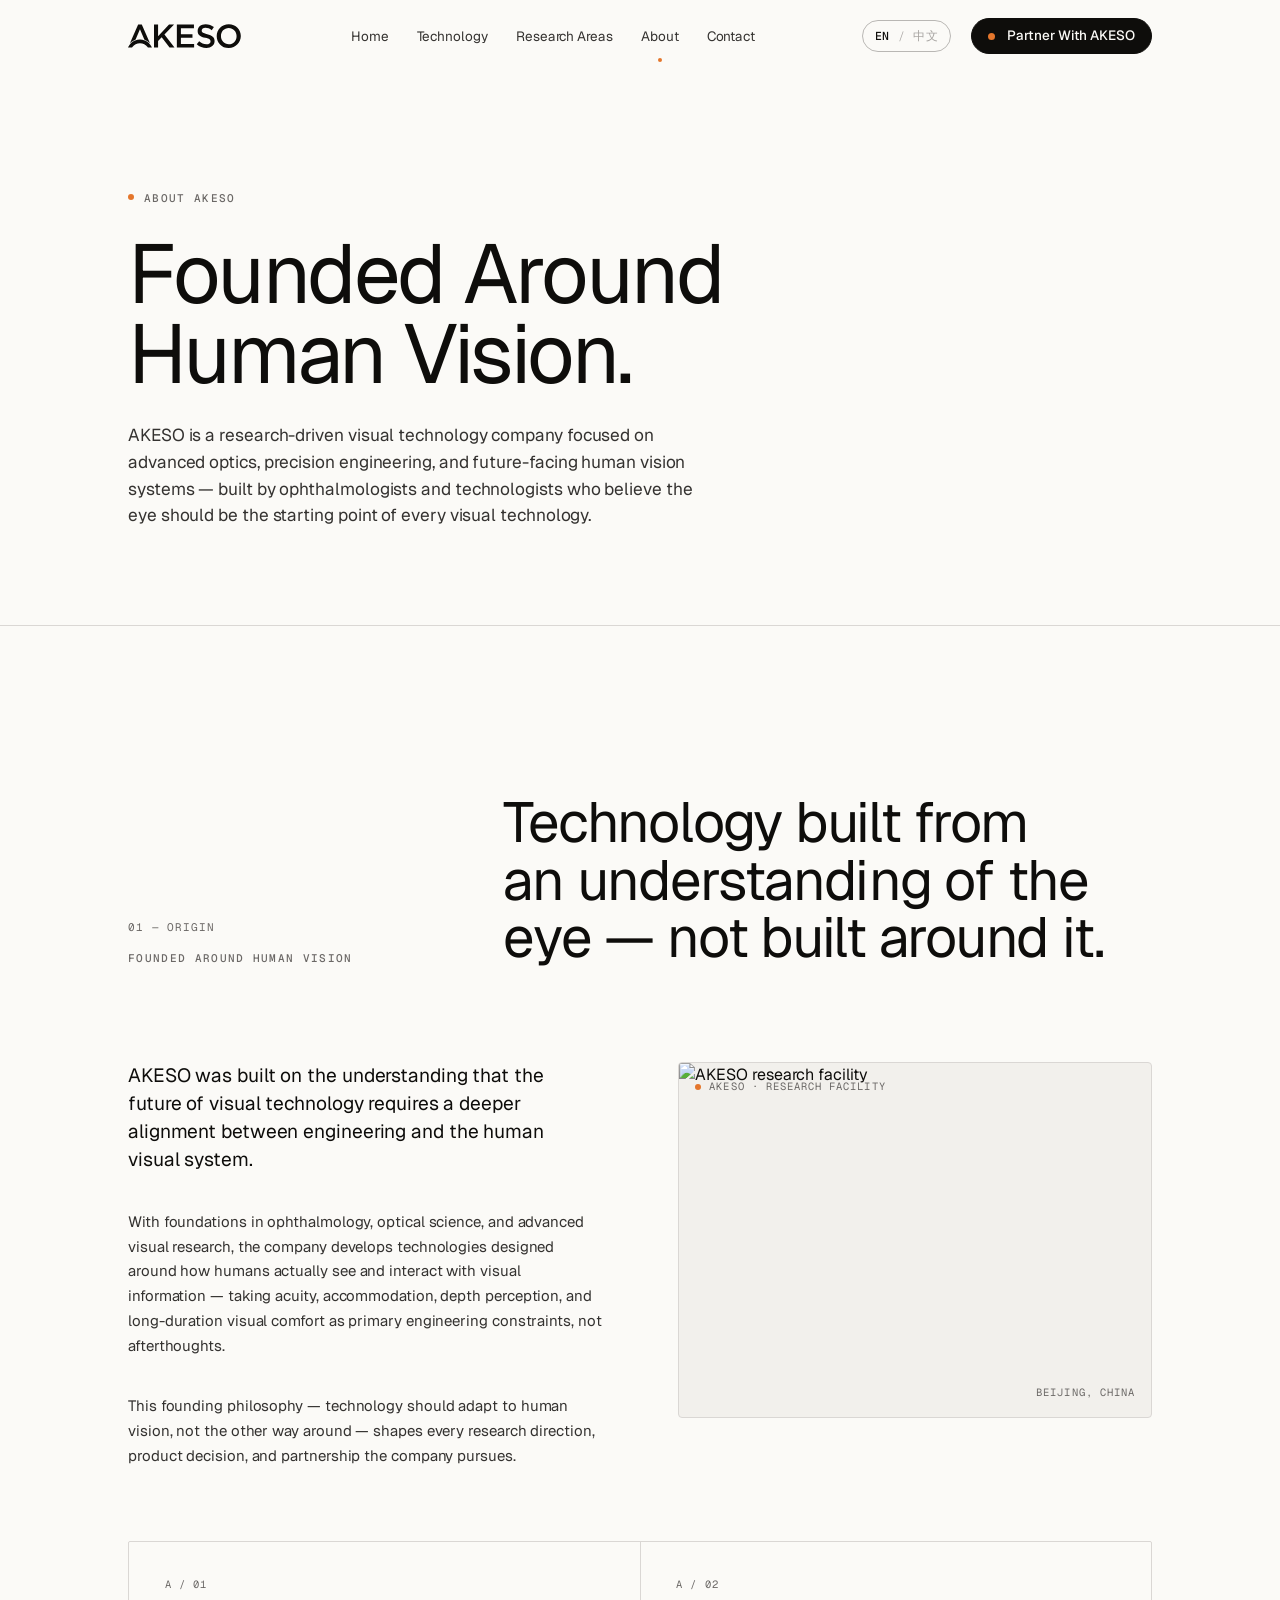
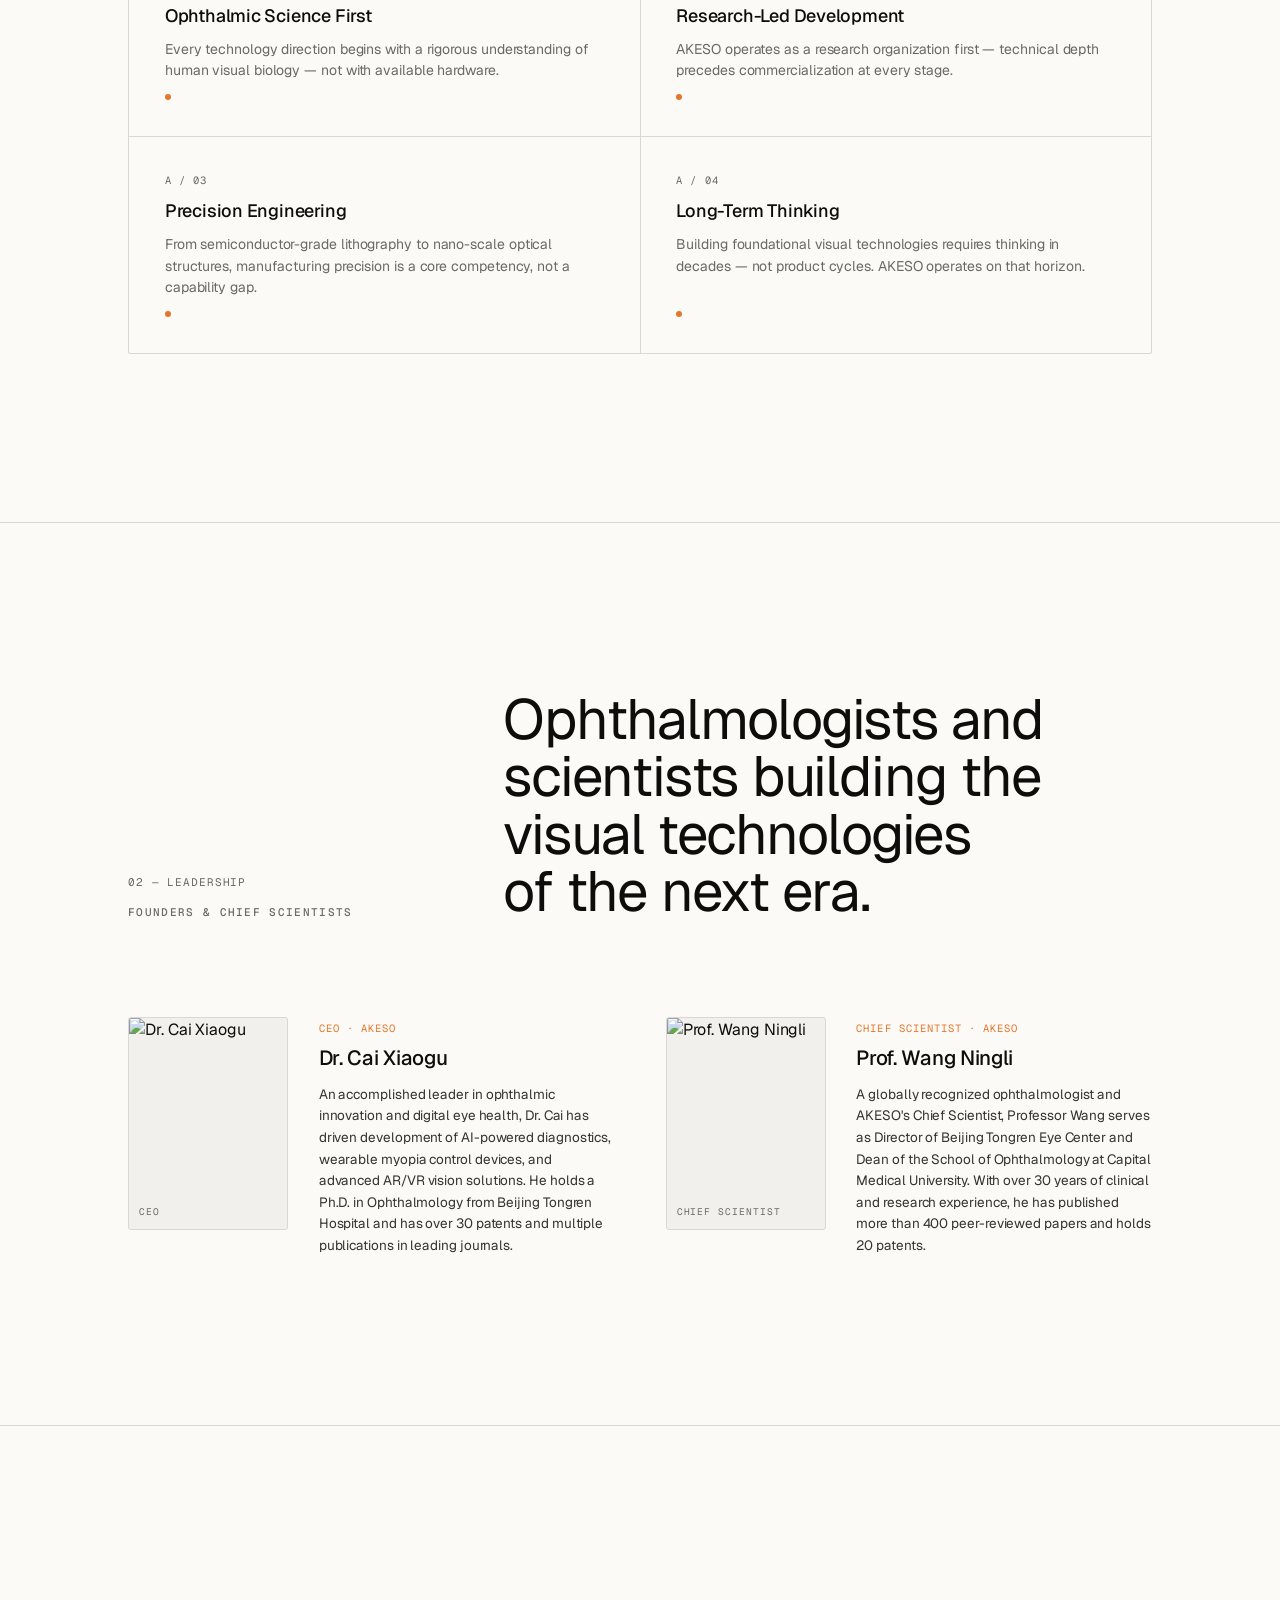
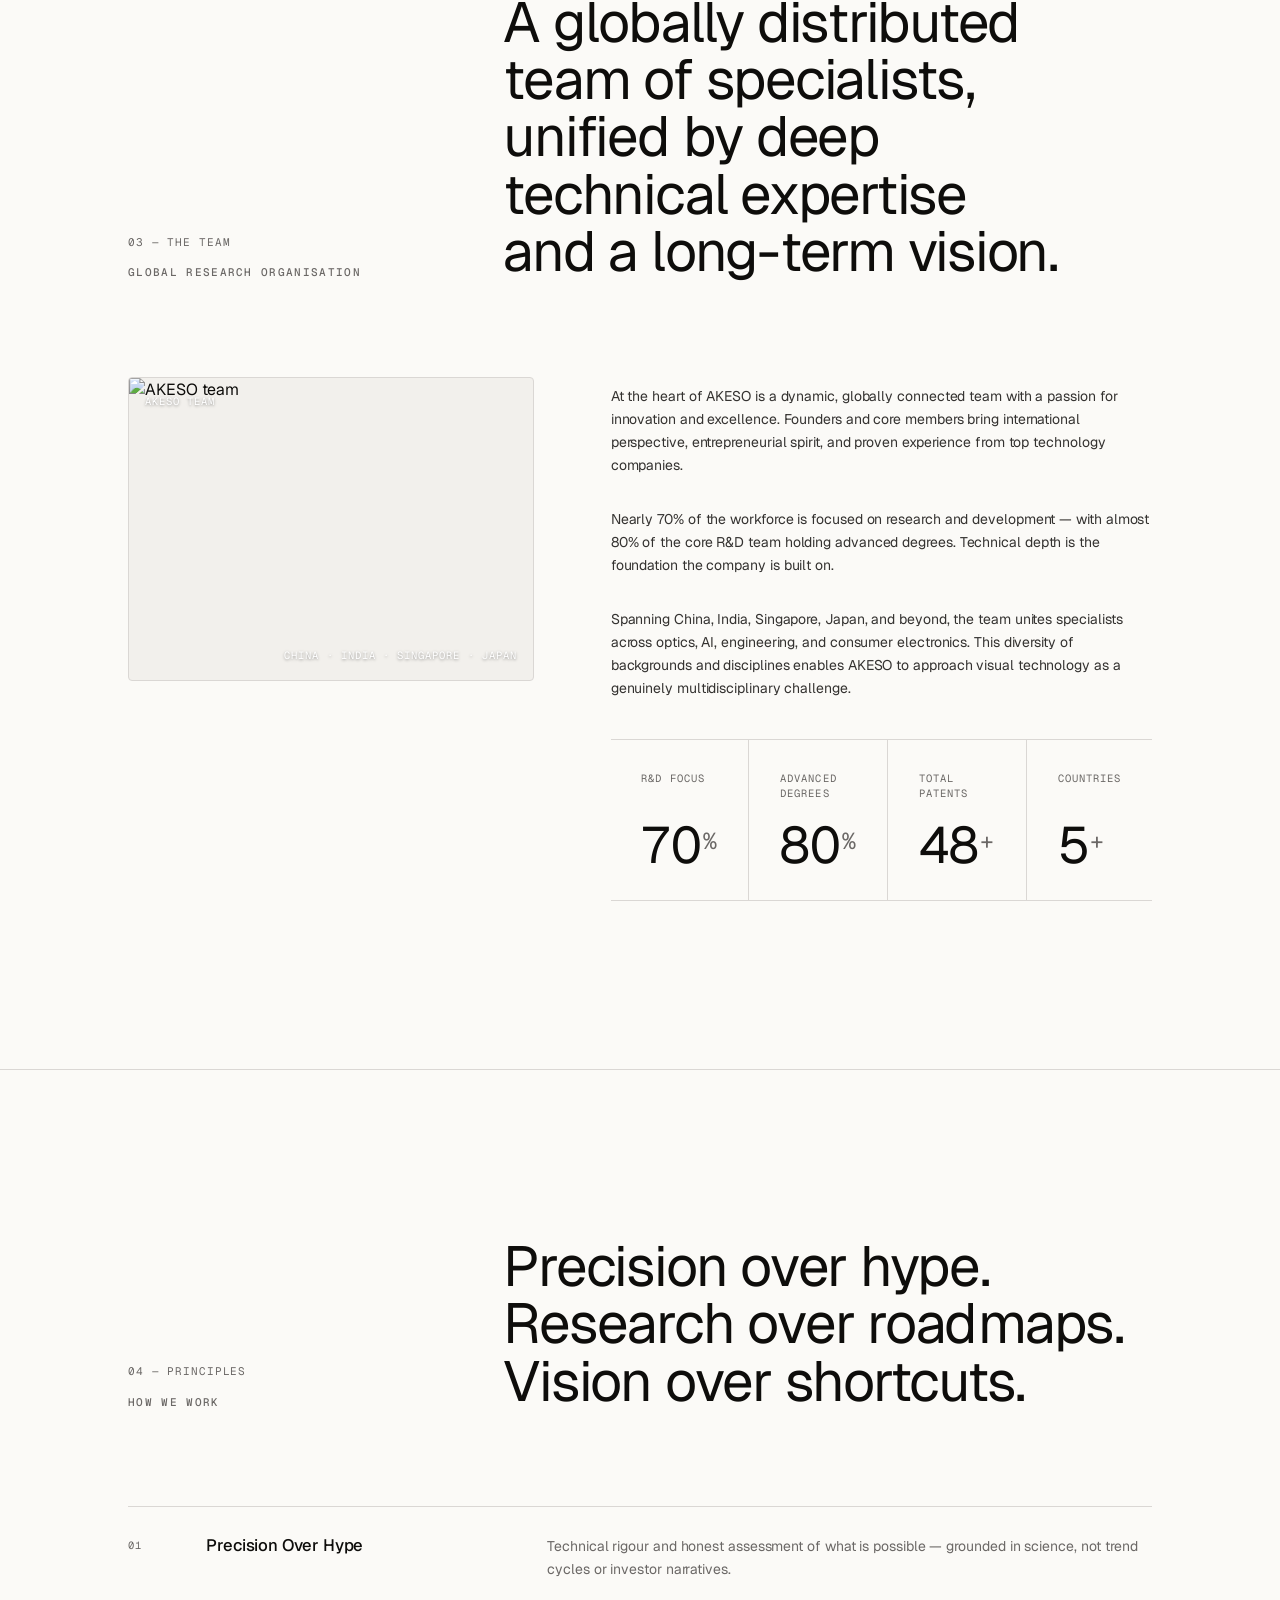
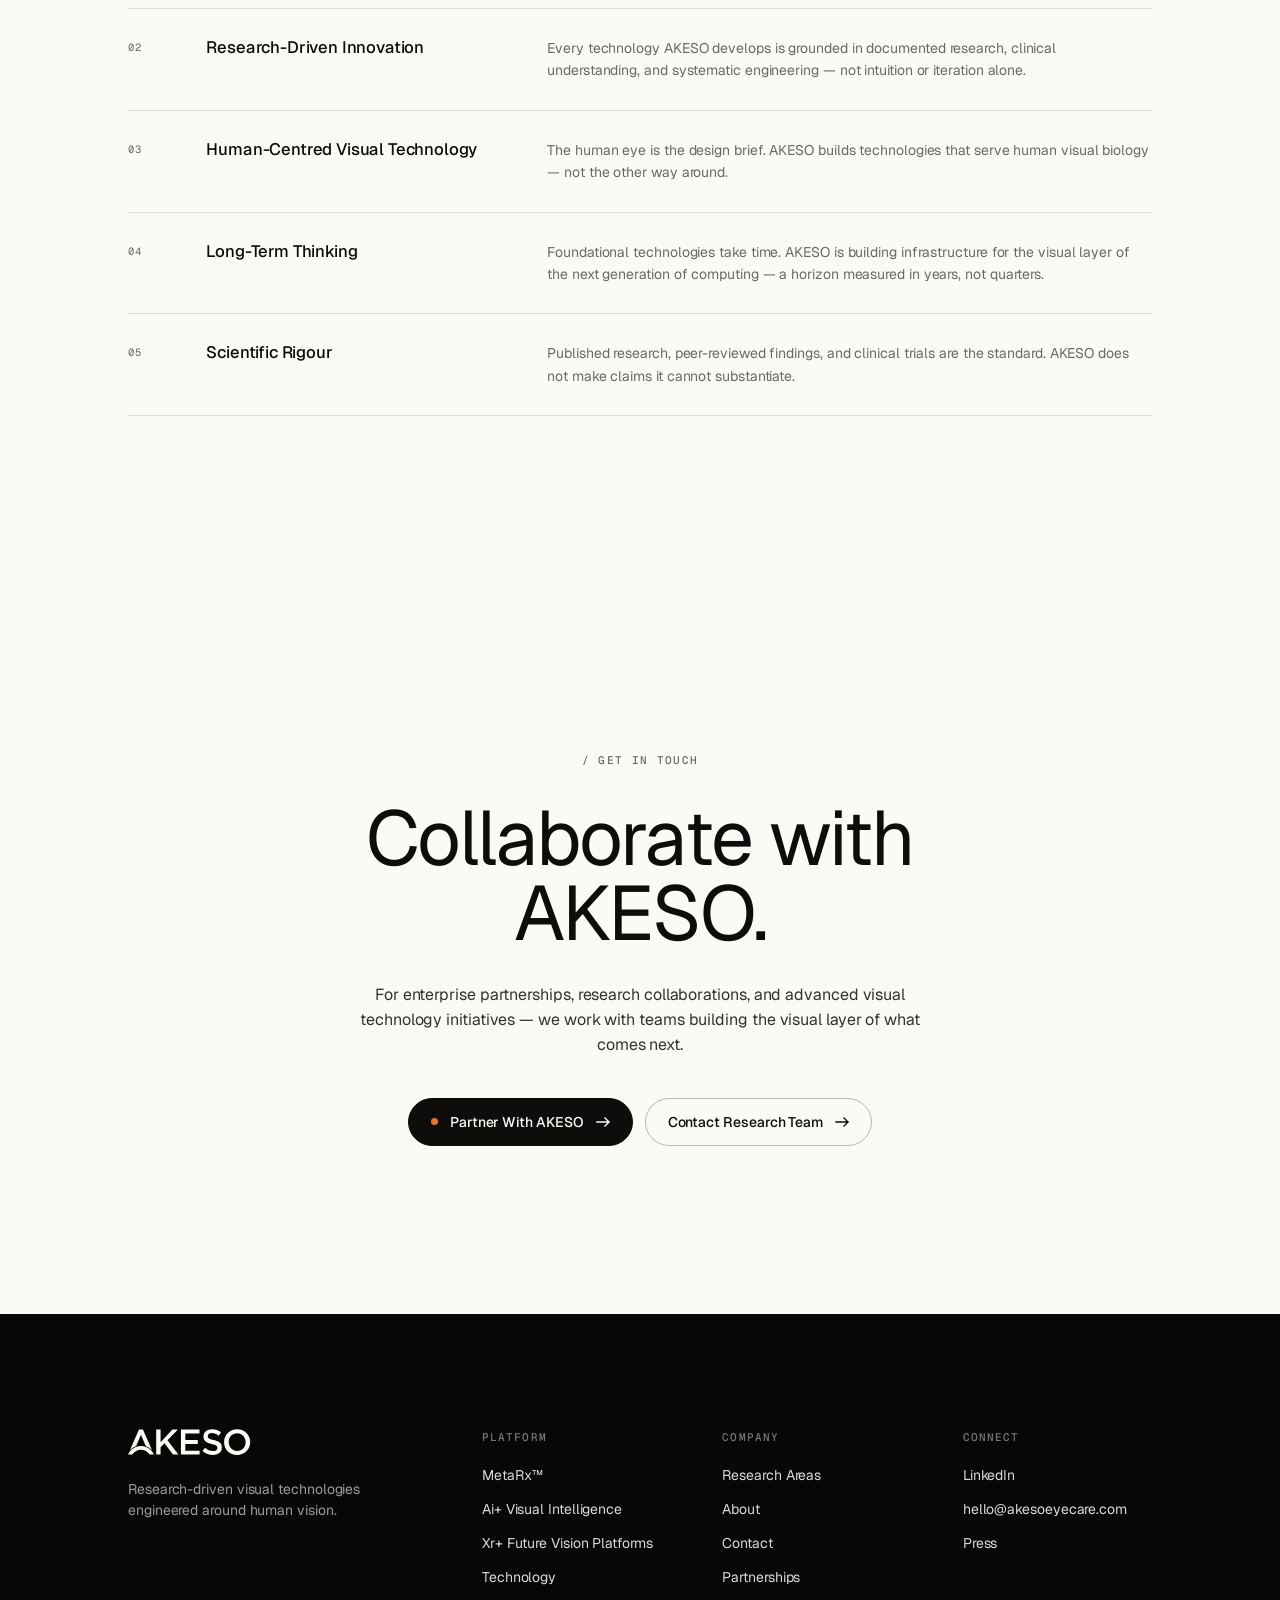
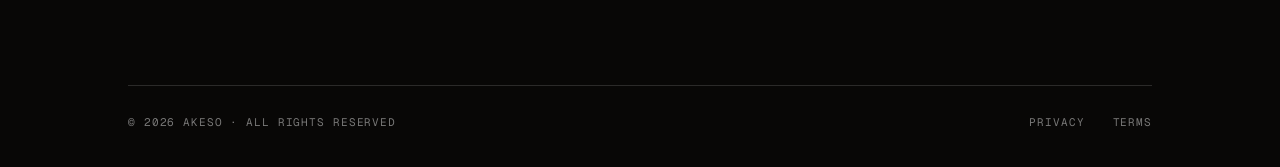
==== akeso_build/about.html @ 4cf654ac "Add files via upload" ====
<!doctype html>
<html lang="en">
<head>
<meta charset="utf-8" />
<meta name="viewport" content="width=device-width,initial-scale=1" />
<title>About — AKESO</title>
<meta name="description" content="About AKESO — a research-driven visual technology company founded by ophthalmologists, building advanced optical systems from an understanding of human vision." />

<link rel="preconnect" href="https://fonts.googleapis.com" />
<link rel="preconnect" href="https://fonts.gstatic.com" crossorigin />
<link href="https://fonts.googleapis.com/css2?family=Geist+Mono:wght@400;500&family=Geist:wght@300;400;500;600&family=Noto+Sans+SC:wght@300;400;500;600&display=swap" rel="stylesheet" />
<link rel="stylesheet" href="styles.css" />
<style>
.page-hero {
  padding-top: clamp(80px, 10vw, 120px);
  padding-bottom: clamp(64px, 8vw, 96px);
  border-top: 0;
}
.page-hero .eyebrow { margin-bottom: 28px; }
.page-hero h1 {
  font-size: clamp(40px, 6.5vw, 92px);
  line-height: 0.96;
  letter-spacing: -0.03em;
  font-weight: 400;
  margin: 0 0 28px;
  max-width: 20ch;
}
.page-hero p {
  font-size: clamp(17px, 1.35vw, 20px);
  line-height: 1.55;
  color: var(--ink-2);
  max-width: 52ch;
  margin: 0;
}

/* ── origin section ── */
.origin {
  display: grid;
  grid-template-columns: 1fr 1fr;
  gap: clamp(40px, 6vw, 96px);
  align-items: start;
}
.origin-text {
  display: flex;
  flex-direction: column;
  gap: clamp(24px, 3vw, 36px);
}
.origin-text p { margin: 0; font-size: clamp(15px,1.1vw,17px); line-height: 1.65; color: var(--ink-2); max-width: 48ch; }
.origin-text p.lede { font-size: clamp(18px,1.5vw,22px); line-height: 1.45; color: var(--ink); font-weight: 400; }
.origin-visual {
  background: var(--surface-2);
  border: 1px solid var(--rule);
  border-radius: 4px;
  overflow: hidden;
  position: relative;
  aspect-ratio: 4 / 3;
}
.origin-visual img {
  width: 100%; height: 100%;
  object-fit: cover;
  display: block;
}
.origin-visual .corner {
  position: absolute;
  font-family: var(--mono);
  font-size: 10.5px;
  letter-spacing: 0.1em;
  text-transform: uppercase;
  color: var(--ink-3);
  z-index: 4;
}
.origin-visual .corner.tl { top: 16px; left: 16px; display:flex; gap:8px; align-items:center; }
.origin-visual .corner.tl::before { content:""; width:6px; height:6px; background:var(--accent); border-radius:50%; animation: pulse 2.4s ease-in-out infinite; }
.origin-visual .corner.br { bottom: 16px; right: 16px; color: var(--ink-3); }

/* ── approach pillars ── */
.pillars {
  display: grid;
  grid-template-columns: repeat(2, 1fr);
  gap: 1px;
  background: var(--rule);
  border: 1px solid var(--rule);
  border-radius: 2px;
  overflow: hidden;
  margin-top: clamp(48px, 6vw, 72px);
}
.pillar {
  background: var(--surface);
  padding: clamp(24px, 2.8vw, 40px);
  display: flex;
  flex-direction: column;
  gap: 12px;
  min-height: 180px;
}
.pillar .p-idx {
  font-family: var(--mono);
  font-size: 10.5px;
  letter-spacing: 0.1em;
  color: var(--ink-3);
  text-transform: uppercase;
}
.pillar h4 {
  font-size: clamp(17px, 1.4vw, 21px);
  font-weight: 500;
  letter-spacing: -0.012em;
  margin: 0;
  line-height: 1.2;
}
.pillar p {
  font-size: 14px;
  line-height: 1.55;
  color: var(--ink-3);
  margin: 0;
}
.pillar .dot-accent {
  width: 6px; height: 6px;
  background: var(--accent);
  border-radius: 50%;
  margin-top: auto;
}

/* ── leadership ── */
.leadership-grid {
  display: grid;
  grid-template-columns: repeat(2, 1fr);
  gap: clamp(32px, 4vw, 56px);
}
.leader-card {
  display: grid;
  grid-template-columns: 160px 1fr;
  gap: clamp(24px, 2.4vw, 36px);
  align-items: start;
}
.leader-photo {
  aspect-ratio: 3 / 4;
  background: var(--surface-2);
  border: 1px solid var(--rule);
  border-radius: 3px;
  overflow: hidden;
  position: relative;
}
.leader-photo img {
  width: 100%; height: 100%;
  object-fit: cover;
  object-position: center top;
  display: block;
  filter: grayscale(0.15);
}
.leader-photo .photo-label {
  position: absolute;
  bottom: 10px;
  left: 10px;
  font-family: var(--mono);
  font-size: 9.5px;
  letter-spacing: 0.1em;
  text-transform: uppercase;
  color: var(--ink-3);
}
.leader-info {
  display: flex;
  flex-direction: column;
  gap: 10px;
  padding-top: 4px;
}
.leader-name {
  font-size: clamp(18px, 1.6vw, 22px);
  font-weight: 500;
  letter-spacing: -0.015em;
  margin: 0;
  line-height: 1.15;
}
.leader-role {
  font-family: var(--mono);
  font-size: 10.5px;
  letter-spacing: 0.1em;
  text-transform: uppercase;
  color: var(--accent);
}
.leader-bio {
  font-size: 13.5px;
  line-height: 1.6;
  color: var(--ink-2);
  margin: 0;
  margin-top: 4px;
}

/* ── team section ── */
.team-block {
  display: grid;
  grid-template-columns: 1fr 1fr;
  gap: clamp(40px, 6vw, 80px);
  align-items: start;
}
.team-photo {
  background: var(--surface-2);
  border: 1px solid var(--rule);
  border-radius: 4px;
  overflow: hidden;
  position: relative;
  aspect-ratio: 4 / 3;
}
.team-photo img {
  width: 100%; height: 100%;
  object-fit: cover;
  display: block;
  filter: grayscale(0.1);
}
.team-photo .corner {
  position: absolute;
  font-family: var(--mono);
  font-size: 10.5px;
  letter-spacing: 0.1em;
  text-transform: uppercase;
  color: white;
  text-shadow: 0 1px 3px rgba(0,0,0,0.4);
  z-index: 4;
}
.team-photo .corner.tl { top: 16px; left: 16px; }
.team-photo .corner.br { bottom: 16px; right: 16px; }
.team-text {
  display: flex;
  flex-direction: column;
  gap: clamp(20px, 2.4vw, 32px);
  padding-top: 8px;
}
.team-text p { margin: 0; font-size: clamp(14px, 1.05vw, 16px); line-height: 1.65; color: var(--ink-2); }

/* ── values ── */
.values-list {
  display: flex;
  flex-direction: column;
  gap: 0;
  border-top: 1px solid var(--rule);
}
.value-row {
  display: grid;
  grid-template-columns: 40px 1fr 2fr;
  gap: clamp(24px, 3vw, 48px);
  padding: 28px 0;
  border-bottom: 1px solid var(--rule);
  align-items: start;
}
.value-row .v-num {
  font-family: var(--mono);
  font-size: 10.5px;
  letter-spacing: 0.1em;
  color: var(--ink-3);
  padding-top: 3px;
}
.value-row .v-title {
  font-size: clamp(16px, 1.3vw, 19px);
  font-weight: 500;
  letter-spacing: -0.01em;
  line-height: 1.25;
  color: var(--ink);
}
.value-row .v-desc {
  font-size: 14px;
  line-height: 1.6;
  color: var(--ink-3);
  margin: 0;
}
</style>
</head>
<body>

<!-- NAV -->
<nav class="nav" id="nav">
  <a class="nav-logo" href="index.html" aria-label="AKESO">
    <svg viewBox="0 0 1193.28 246.77" xmlns="http://www.w3.org/2000/svg" aria-hidden="true">
      <path d="M374.69,107.54l103.32,135.17h-50.82l-80.97-106.71-36.93,37.94v68.77h-41.67V5.57h41.67v119.25L421.78,5.57h51.83l-98.92,101.97ZM544.06,142.09h118.91v-37.6h-118.91v-61.66h134.15V5.57h-175.82v237.14h177.52v-37.27h-135.85v-63.35ZM814.56,105.16c-45.73-10.84-56.57-18.97-56.57-37.27v-.68c0-15.92,14.23-28.12,38.62-28.12,21.68,0,42.68,8.47,64.37,24.39l22.36-31.51c-24.39-19.31-51.16-29.81-86.05-29.81-47.09,0-80.97,28.12-80.97,68.77v.68c0,43.36,28.46,58.95,78.93,70.8,44.04,9.82,53.53,19.65,53.53,36.25v.68c0,17.62-16.26,29.81-42.01,29.81-29.47,0-51.83-10.84-74.87-30.83l-25.07,29.81c28.46,25.75,62.33,37.94,98.92,37.94,49.8,0,84.69-26.09,84.69-70.8v-.68c0-39.64-26.09-56.57-75.89-69.45ZM1160.11,123.46v.68c0,66.4-51.49,122.64-124.33,122.64s-123.65-55.22-123.65-121.96v-.68c0-66.4,51.49-122.64,124.33-122.64s123.65,55.22,123.65,121.96ZM1116.41,124.14c0-46.07-33.2-84.02-80.63-84.02s-79.95,37.26-79.95,83.34v.68c0,46.07,33.2,84.02,80.63,84.02s79.95-37.27,79.95-83.34v-.68ZM22.69,196.22c13.54-13.95,29.95-25.04,48.4-32.43,2.02-.81,4.05-1.57,6.09-2.28l5.51-12.98,40.16-94.55.13-.31.13.31,40.16,94.55,5.51,12.98c2.05.7,4.08,1.46,6.1,2.28,18.44,7.39,34.85,18.47,48.39,32.42.86.89,2.31-.1,1.81-1.23L141.63,3.88h-37.27L20.88,194.98c-.49,1.13.95,2.12,1.81,1.23ZM172.41,170c-15.29-6.14-31.96-9.52-49.42-9.52s-34.13,3.38-49.42,9.52c-31.43,12.6-56.96,36.86-71.23,67.41-.83,1.74-1.61,3.52-2.34,5.3h41.29c1.19-1.92,2.46-3.79,3.79-5.62,17.51-24.08,45.91-39.77,77.91-39.77s60.4,15.69,77.91,39.77c1.34,1.83,2.6,3.71,3.79,5.62h41.29c-.74-1.79-1.52-3.56-2.34-5.3-14.27-30.54-39.81-54.81-71.23-67.41Z"/>
    </svg>
  </a>
  <div class="nav-links">
    <a href="index.html" data-i18n="nav.home">Home</a>
    <a href="technology.html" data-i18n="nav.technology">Technology</a>
    <a href="research.html" data-i18n="nav.research">Research Areas</a>
    <a href="about.html" class="active" data-i18n="nav.about">About</a>
    <a href="contact.html" data-i18n="nav.contact">Contact</a>
  </div>
  <div class="nav-right">
    <button class="lang-toggle" id="lang-toggle" type="button" aria-label="Toggle language">
      <span class="seg" data-lang="en">EN</span>
      <span class="seg-sep">/</span>
      <span class="seg" data-lang="zh">中文</span>
    </button>
    <a class="btn btn-primary nav-cta" href="contact.html">
      <span class="dot"></span>
      <span data-i18n="nav.partner">Partner With AKESO</span>
    </a>
  </div>
</nav>

<main id="top">

<!-- PAGE HERO -->
<header class="page-hero shell reveal">
  <div class="eyebrow"><span data-i18n="about.eyebrow">About AKESO</span></div>
  <h1 data-i18n-html="about.h1">Founded Around<br/>Human Vision.</h1>
  <p data-i18n="about.intro">AKESO is a research-driven visual technology company focused on advanced optics, precision engineering, and future-facing human vision systems — built by ophthalmologists and technologists who believe the eye should be the starting point of every visual technology.</p>
</header>

<!-- ORIGIN -->
<section class="section shell" id="origin">
  <div class="section-head reveal">
    <div class="meta">
      <span class="section-index" data-i18n="about.origin_index">01 — Origin</span>
      <span class="eyebrow no-dot mono" data-i18n="about.origin_eyebrow">Founded Around Human Vision</span>
    </div>
    <h2 class="h2" data-i18n="about.origin_h2">Technology built from an understanding of the eye — not built around it.</h2>
  </div>
  <div class="origin reveal">
    <div class="origin-text">
      <p class="lede" data-i18n="about.origin_lede">AKESO was built on the understanding that the future of visual technology requires a deeper alignment between engineering and the human visual system.</p>
      <p data-i18n="about.origin_p1">With foundations in ophthalmology, optical science, and advanced visual research, the company develops technologies designed around how humans actually see and interact with visual information — taking acuity, accommodation, depth perception, and long-duration visual comfort as primary engineering constraints, not afterthoughts.</p>
      <p data-i18n="about.origin_p2">This founding philosophy — technology should adapt to human vision, not the other way around — shapes every research direction, product decision, and partnership the company pursues.</p>
    </div>
    <div class="origin-visual">
      <span class="corner tl" data-i18n="about.origin_label">AKESO · Research Facility</span>
      <span class="corner br">Beijing, China</span>
      <img src="https://cdn.prod.website-files.com/681451bac67f54c488a23054/68218f8a410727114a1a5bf1_10571734924904_.pic.jpg" alt="AKESO research facility" loading="lazy">
    </div>
  </div>

  <!-- Approach pillars -->
  <div class="pillars reveal-stagger">
    <div class="pillar">
      <span class="p-idx">A / 01</span>
      <h4 data-i18n="about.pillar1_h">Ophthalmic Science First</h4>
      <p data-i18n="about.pillar1_p">Every technology direction begins with a rigorous understanding of human visual biology — not with available hardware.</p>
      <div class="dot-accent"></div>
    </div>
    <div class="pillar">
      <span class="p-idx">A / 02</span>
      <h4 data-i18n="about.pillar2_h">Research-Led Development</h4>
      <p data-i18n="about.pillar2_p">AKESO operates as a research organization first — technical depth precedes commercialization at every stage.</p>
      <div class="dot-accent"></div>
    </div>
    <div class="pillar">
      <span class="p-idx">A / 03</span>
      <h4 data-i18n="about.pillar3_h">Precision Engineering</h4>
      <p data-i18n="about.pillar3_p">From semiconductor-grade lithography to nano-scale optical structures, manufacturing precision is a core competency, not a capability gap.</p>
      <div class="dot-accent"></div>
    </div>
    <div class="pillar">
      <span class="p-idx">A / 04</span>
      <h4 data-i18n="about.pillar4_h">Long-Term Thinking</h4>
      <p data-i18n="about.pillar4_p">Building foundational visual technologies requires thinking in decades — not product cycles. AKESO operates on that horizon.</p>
      <div class="dot-accent"></div>
    </div>
  </div>
</section>

<!-- LEADERSHIP -->
<section class="section shell" id="leadership">
  <div class="section-head reveal">
    <div class="meta">
      <span class="section-index" data-i18n="about.lead_index">02 — Leadership</span>
      <span class="eyebrow no-dot mono" data-i18n="about.lead_eyebrow">Founders &amp; Chief Scientists</span>
    </div>
    <h2 class="h2" data-i18n="about.lead_h2">Ophthalmologists and scientists building the visual technologies of the next era.</h2>
  </div>
  <div class="leadership-grid reveal-stagger">
    <div class="leader-card">
      <div class="leader-photo">
        <img src="https://cdn.prod.website-files.com/681451bac67f54c488a23054/682197dcd05733ac2b583328_2331747031909_.pic_hd.jpg" alt="Dr. Cai Xiaogu" loading="lazy">
        <span class="photo-label">CEO</span>
      </div>
      <div class="leader-info">
        <div class="leader-role" data-i18n="about.ceo_role">CEO · AKESO</div>
        <h3 class="leader-name" data-i18n="about.ceo_name">Dr. Cai Xiaogu</h3>
        <p class="leader-bio" data-i18n="about.ceo_bio">An accomplished leader in ophthalmic innovation and digital eye health, Dr. Cai has driven development of AI-powered diagnostics, wearable myopia control devices, and advanced AR/VR vision solutions. He holds a Ph.D. in Ophthalmology from Beijing Tongren Hospital and has over 30 patents and multiple publications in leading journals.</p>
      </div>
    </div>
    <div class="leader-card">
      <div class="leader-photo">
        <img src="https://cdn.prod.website-files.com/681451bac67f54c488a23054/682197b2d9ea354b30bcb277_2311747031813.jpg" alt="Prof. Wang Ningli" loading="lazy">
        <span class="photo-label">Chief Scientist</span>
      </div>
      <div class="leader-info">
        <div class="leader-role" data-i18n="about.cs_role">Chief Scientist · AKESO</div>
        <h3 class="leader-name" data-i18n="about.cs_name">Prof. Wang Ningli</h3>
        <p class="leader-bio" data-i18n="about.cs_bio">A globally recognized ophthalmologist and AKESO's Chief Scientist, Professor Wang serves as Director of Beijing Tongren Eye Center and Dean of the School of Ophthalmology at Capital Medical University. With over 30 years of clinical and research experience, he has published more than 400 peer-reviewed papers and holds 20 patents.</p>
      </div>
    </div>
  </div>
</section>

<!-- THE TEAM -->
<section class="section shell" id="team">
  <div class="section-head reveal">
    <div class="meta">
      <span class="section-index" data-i18n="about.team_index">03 — The Team</span>
      <span class="eyebrow no-dot mono" data-i18n="about.team_eyebrow">Global Research Organisation</span>
    </div>
    <h2 class="h2" data-i18n="about.team_h2">A globally distributed team of specialists, unified by deep technical expertise and a long-term vision.</h2>
  </div>
  <div class="team-block reveal">
    <div class="team-photo">
      <img src="https://cdn.prod.website-files.com/681451bac67f54c488a23054/68219b2be411bb1c175beb50_E95BB3FF-9EA1-4500-9531-0060CB54E510.jpeg" alt="AKESO team" loading="lazy">
      <span class="corner tl" data-i18n="about.team_label">AKESO Team</span>
      <span class="corner br" data-i18n="about.team_label_br">China · India · Singapore · Japan</span>
    </div>
    <div class="team-text">
      <p data-i18n="about.team_p1">At the heart of AKESO is a dynamic, globally connected team with a passion for innovation and excellence. Founders and core members bring international perspective, entrepreneurial spirit, and proven experience from top technology companies.</p>
      <p data-i18n="about.team_p2">Nearly 70% of the workforce is focused on research and development — with almost 80% of the core R&D team holding advanced degrees. Technical depth is the foundation the company is built on.</p>
      <p data-i18n="about.team_p3">Spanning China, India, Singapore, Japan, and beyond, the team unites specialists across optics, AI, engineering, and consumer electronics. This diversity of backgrounds and disciplines enables AKESO to approach visual technology as a genuinely multidisciplinary challenge.</p>
      <!-- Team stats -->
      <div class="metrics" style="margin-top: 8px;">
        <div class="metric">
          <span class="k" data-i18n="about.stat1_k">R&amp;D Focus</span>
          <span class="v">70<span class="unit">%</span></span>
        </div>
        <div class="metric">
          <span class="k" data-i18n="about.stat2_k">Advanced Degrees</span>
          <span class="v">80<span class="unit">%</span></span>
        </div>
        <div class="metric">
          <span class="k" data-i18n="about.stat3_k">Total Patents</span>
          <span class="v">48<span class="unit">+</span></span>
        </div>
        <div class="metric">
          <span class="k" data-i18n="about.stat4_k">Countries</span>
          <span class="v">5<span class="unit">+</span></span>
        </div>
      </div>
    </div>
  </div>
</section>

<!-- VALUES -->
<section class="section shell" id="values">
  <div class="section-head reveal">
    <div class="meta">
      <span class="section-index" data-i18n="about.values_index">04 — Principles</span>
      <span class="eyebrow no-dot mono" data-i18n="about.values_eyebrow">How We Work</span>
    </div>
    <h2 class="h2" data-i18n="about.values_h2">Precision over hype. Research over roadmaps. Vision over shortcuts.</h2>
  </div>
  <div class="values-list reveal">
    <div class="value-row">
      <span class="v-num">01</span>
      <span class="v-title" data-i18n="about.v1_title">Precision Over Hype</span>
      <p class="v-desc" data-i18n="about.v1_desc">Technical rigour and honest assessment of what is possible — grounded in science, not trend cycles or investor narratives.</p>
    </div>
    <div class="value-row">
      <span class="v-num">02</span>
      <span class="v-title" data-i18n="about.v2_title">Research-Driven Innovation</span>
      <p class="v-desc" data-i18n="about.v2_desc">Every technology AKESO develops is grounded in documented research, clinical understanding, and systematic engineering — not intuition or iteration alone.</p>
    </div>
    <div class="value-row">
      <span class="v-num">03</span>
      <span class="v-title" data-i18n="about.v3_title">Human-Centred Visual Technology</span>
      <p class="v-desc" data-i18n="about.v3_desc">The human eye is the design brief. AKESO builds technologies that serve human visual biology — not the other way around.</p>
    </div>
    <div class="value-row">
      <span class="v-num">04</span>
      <span class="v-title" data-i18n="about.v4_title">Long-Term Thinking</span>
      <p class="v-desc" data-i18n="about.v4_desc">Foundational technologies take time. AKESO is building infrastructure for the visual layer of the next generation of computing — a horizon measured in years, not quarters.</p>
    </div>
    <div class="value-row">
      <span class="v-num">05</span>
      <span class="v-title" data-i18n="about.v5_title">Scientific Rigour</span>
      <p class="v-desc" data-i18n="about.v5_desc">Published research, peer-reviewed findings, and clinical trials are the standard. AKESO does not make claims it cannot substantiate.</p>
    </div>
  </div>
</section>

<!-- FINAL CTA -->
<section class="final-cta shell">
  <div class="reveal" style="display:flex;flex-direction:column;align-items:center;gap:32px;">
    <span class="eyebrow no-dot mono" data-i18n="sec7.eyebrow">/ Get In Touch</span>
    <h2 data-i18n="sec7.h2">Collaborate with AKESO.</h2>
    <p data-i18n="sec7.p">For enterprise partnerships, research collaborations, and advanced visual technology initiatives — we work with teams building the visual layer of what comes next.</p>
    <div class="actions">
      <a class="btn btn-primary" href="contact.html">
        <span class="dot"></span>
        <span data-i18n="sec7.cta_partner">Partner With AKESO</span>
        <svg class="arrow" viewBox="0 0 14 10" fill="none" xmlns="http://www.w3.org/2000/svg" aria-hidden="true"><path d="M9 1l4 4-4 4M1 5h12" stroke="currentColor" stroke-width="1.4" stroke-linecap="square"/></svg>
      </a>
      <a class="btn btn-ghost" href="contact.html">
        <span data-i18n="sec7.cta_contact">Contact Research Team</span>
        <svg class="arrow" viewBox="0 0 14 10" fill="none" xmlns="http://www.w3.org/2000/svg" aria-hidden="true"><path d="M9 1l4 4-4 4M1 5h12" stroke="currentColor" stroke-width="1.4" stroke-linecap="square"/></svg>
      </a>
    </div>
  </div>
</section>

</main>

<footer class="foot">
  <div class="foot-top">
    <div class="foot-mark">
      <svg viewBox="0 0 1193.28 246.77" xmlns="http://www.w3.org/2000/svg" aria-hidden="true"><path d="M374.69,107.54l103.32,135.17h-50.82l-80.97-106.71-36.93,37.94v68.77h-41.67V5.57h41.67v119.25L421.78,5.57h51.83l-98.92,101.97ZM544.06,142.09h118.91v-37.6h-118.91v-61.66h134.15V5.57h-175.82v237.14h177.52v-37.27h-135.85v-63.35ZM814.56,105.16c-45.73-10.84-56.57-18.97-56.57-37.27v-.68c0-15.92,14.23-28.12,38.62-28.12,21.68,0,42.68,8.47,64.37,24.39l22.36-31.51c-24.39-19.31-51.16-29.81-86.05-29.81-47.09,0-80.97,28.12-80.97,68.77v.68c0,43.36,28.46,58.95,78.93,70.8,44.04,9.82,53.53,19.65,53.53,36.25v.68c0,17.62-16.26,29.81-42.01,29.81-29.47,0-51.83-10.84-74.87-30.83l-25.07,29.81c28.46,25.75,62.33,37.94,98.92,37.94,49.8,0,84.69-26.09,84.69-70.8v-.68c0-39.64-26.09-56.57-75.89-69.45ZM1160.11,123.46v.68c0,66.4-51.49,122.64-124.33,122.64s-123.65-55.22-123.65-121.96v-.68c0-66.4,51.49-122.64,124.33-122.64s123.65,55.22,123.65,121.96ZM1116.41,124.14c0-46.07-33.2-84.02-80.63-84.02s-79.95,37.26-79.95,83.34v.68c0,46.07,33.2,84.02,80.63,84.02s79.95-37.27,79.95-83.34v-.68ZM22.69,196.22c13.54-13.95,29.95-25.04,48.4-32.43,2.02-.81,4.05-1.57,6.09-2.28l5.51-12.98,40.16-94.55.13-.31.13.31,40.16,94.55,5.51,12.98c2.05.7,4.08,1.46,6.1,2.28,18.44,7.39,34.85,18.47,48.39,32.42.86.89,2.31-.1,1.81-1.23L141.63,3.88h-37.27L20.88,194.98c-.49,1.13.95,2.12,1.81,1.23ZM172.41,170c-15.29-6.14-31.96-9.52-49.42-9.52s-34.13,3.38-49.42,9.52c-31.43,12.6-56.96,36.86-71.23,67.41-.83,1.74-1.61,3.52-2.34,5.3h41.29c1.19-1.92,2.46-3.79,3.79-5.62,17.51-24.08,45.91-39.77,77.91-39.77s60.4,15.69,77.91,39.77c1.34,1.83,2.6,3.71,3.79,5.62h41.29c-.74-1.79-1.52-3.56-2.34-5.3-14.27-30.54-39.81-54.81-71.23-67.41Z"/></svg>
      <p data-i18n="foot.tagline">Research-driven visual technologies engineered around human vision.</p>
    </div>
    <div class="foot-col"><h5 data-i18n="foot.col1">Platform</h5><ul>
      <li><a href="technology.html#metarx" data-i18n="foot.l_metarx">MetaRx™</a></li>
      <li><a href="technology.html#visual-intelligence" data-i18n="foot.l_vi">Ai+ Visual Intelligence</a></li>
      <li><a href="technology.html#future-vision" data-i18n="foot.l_fvp">Xr+ Future Vision Platforms</a></li>
      <li><a href="technology.html" data-i18n="foot.l_tech">Technology</a></li>
    </ul></div>
    <div class="foot-col"><h5 data-i18n="foot.col2">Company</h5><ul>
      <li><a href="research.html" data-i18n="foot.l_research">Research Areas</a></li>
      <li><a href="about.html" data-i18n="foot.l_about">About</a></li>
      <li><a href="contact.html" data-i18n="foot.l_contact">Contact</a></li>
      <li><a href="contact.html" data-i18n="foot.l_partnerships">Partnerships</a></li>
    </ul></div>
    <div class="foot-col"><h5 data-i18n="foot.col3">Connect</h5><ul>
      <li><a href="#" data-i18n="foot.l_linkedin">LinkedIn</a></li>
      <li><a href="mailto:hello@akesoeyecare.com">hello@akesoeyecare.com</a></li>
      <li><a href="#" data-i18n="foot.l_press">Press</a></li>
    </ul></div>
  </div>
  <div class="foot-bottom">
    <span data-i18n="foot.copyright">© 2026 AKESO · All Rights Reserved</span>
    <div class="right"><a href="#" data-i18n="foot.privacy">Privacy</a><a href="#" data-i18n="foot.terms">Terms</a></div>
  </div>
</footer>

<script src="behavior.js"></script>
<script src="i18n.js"></script>
</body>
</html>
---- akeso_build/styles.css ----
/* ──────────────────────────────────────────────────────────────
   Akeso — homepage styles
   System: warm-white surface, near-black ink, whisper orange
   ────────────────────────────────────────────────────────────── */

:root {
  /* ink + surface (warm neutrals, near-zero chroma) */
  --ink:           oklch(0.16 0.004 70);
  --ink-2:         oklch(0.32 0.005 70);
  --ink-3:         oklch(0.52 0.005 70);
  --ink-4:         oklch(0.72 0.005 70);
  --rule:          oklch(0.88 0.005 70);
  --rule-strong:   oklch(0.78 0.005 70);
  --surface:       oklch(0.985 0.004 80);   /* warm off-white */
  --surface-2:     oklch(0.955 0.006 75);   /* soft warm grey */
  --surface-3:     oklch(0.925 0.008 70);
  --black:         oklch(0.13 0.004 70);
  --black-2:       oklch(0.19 0.004 70);

  /* whisper orange — used sparingly */
  --accent-h: 50;
  --accent-c: 0.16;
  --accent-l: 0.68;
  --accent:   oklch(var(--accent-l) var(--accent-c) var(--accent-h));
  --accent-soft: oklch(var(--accent-l) var(--accent-c) var(--accent-h) / 0.12);

  /* spacing scale */
  --gutter: clamp(24px, 4vw, 56px);
  --pad-x:  clamp(32px, 10vw, 144px);   /* wide consistent side margins */
  --pad-y:  clamp(96px, 14vw, 168px);

  /* type */
  --sans: "Geist", "Inter", ui-sans-serif, system-ui, -apple-system, "Helvetica Neue", Arial, "Noto Sans SC", "PingFang SC", "Hiragino Sans GB", "Microsoft YaHei", sans-serif;
  --mono: "Geist Mono", "JetBrains Mono", ui-monospace, SFMono-Regular, Menlo, "Noto Sans Mono CJK SC", monospace;
}

/* CJK content: prefer Noto Sans SC for Chinese characters */
html[lang^="zh"] {
  --sans: "Noto Sans SC", "PingFang SC", "Hiragino Sans GB", "Microsoft YaHei", "Geist", ui-sans-serif, system-ui, sans-serif;
}
html[lang^="zh"] body { letter-spacing: 0; }
html[lang^="zh"] .display, html[lang^="zh"] .h2, html[lang^="zh"] h1, html[lang^="zh"] h2 { letter-spacing: -0.01em; }
html[lang^="zh"] .hero h1 { font-size: clamp(40px, 5.6vw, 84px); line-height: 1.05; }
html[lang^="zh"] .h2 { font-size: clamp(28px, 3.6vw, 48px); }
html[lang^="zh"] .future h2 { font-size: clamp(34px, 4.6vw, 64px); line-height: 1.08; }
html[lang^="zh"] .final-cta h2 { font-size: clamp(36px, 5vw, 72px); }
html[lang^="zh"] .em { font-style: normal; font-weight: 600; }

* { box-sizing: border-box; }
html, body { margin: 0; padding: 0; }
html { background: var(--surface); }
body {
  color: var(--ink);
  background: var(--surface);
  font-family: var(--sans);
  font-feature-settings: "ss01", "ss02", "cv11";
  font-synthesis: none;
  -webkit-font-smoothing: antialiased;
  -moz-osx-font-smoothing: grayscale;
  text-rendering: optimizeLegibility;
  line-height: 1.5;
  letter-spacing: -0.005em;
  overflow-x: hidden;
}

img { max-width: 100%; display: block; }
a { color: inherit; text-decoration: none; }
button { font: inherit; color: inherit; background: none; border: 0; padding: 0; cursor: default; }

/* ── shared atoms ─────────────────────────────────────────── */

.eyebrow {
  font-family: var(--mono);
  font-size: 11px;
  letter-spacing: 0.12em;
  text-transform: uppercase;
  color: var(--ink-3);
  display: inline-flex;
  align-items: center;
  gap: 10px;
  font-weight: 500;
}
.eyebrow::before {
  content: "";
  display: inline-block;
  width: 6px; height: 6px;
  background: var(--accent);
  border-radius: 50%;
  transform: translateY(-1px);
}
.eyebrow.no-dot::before { display: none; }

.section-index {
  font-family: var(--mono);
  font-size: 11px;
  letter-spacing: 0.08em;
  color: var(--ink-3);
  text-transform: uppercase;
}

.display {
  font-size: clamp(40px, 6.6vw, 92px);
  line-height: 0.98;
  letter-spacing: -0.025em;
  font-weight: 400;
  margin: 0;
  text-wrap: balance;
}
.h2 {
  font-size: clamp(32px, 4.4vw, 60px);
  line-height: 1.02;
  letter-spacing: -0.022em;
  font-weight: 400;
  margin: 0;
  text-wrap: balance;
}
.h3 {
  font-size: clamp(22px, 2.2vw, 30px);
  line-height: 1.15;
  letter-spacing: -0.015em;
  font-weight: 500;
  margin: 0;
}
.lede {
  font-size: clamp(17px, 1.35vw, 21px);
  line-height: 1.5;
  letter-spacing: -0.005em;
  color: var(--ink-2);
  max-width: 56ch;
  text-wrap: pretty;
}
.body {
  font-size: 16px;
  line-height: 1.6;
  color: var(--ink-2);
  text-wrap: pretty;
}
.mono { font-family: var(--mono); }

/* button */
.btn {
  display: inline-flex;
  align-items: center;
  gap: 12px;
  height: 48px;
  padding: 0 22px;
  border-radius: 999px;
  font-size: 14px;
  font-weight: 500;
  letter-spacing: -0.005em;
  line-height: 1;
  white-space: nowrap;
  transition: background 200ms ease, color 200ms ease, border-color 200ms ease, transform 200ms ease;
}
.btn-primary {
  background: var(--ink);
  color: var(--surface);
  border: 1px solid var(--ink);
}
.btn-primary .dot {
  width: 7px; height: 7px; border-radius: 50%;
  background: var(--accent);
  display: inline-block;
}
.btn-primary:hover { background: var(--black); }
.btn-ghost {
  background: transparent;
  color: var(--ink);
  border: 1px solid var(--rule-strong);
}
.btn-ghost:hover { border-color: var(--ink); }
.btn .arrow {
  width: 14px; height: 10px; flex: 0 0 auto;
  transition: transform 200ms ease;
}
.btn:hover .arrow { transform: translateX(3px); }

/* layout */
.page {
  width: 100%;
  max-width: 100%;
}
.shell {
  padding-left: var(--pad-x);
  padding-right: var(--pad-x);
}
.section {
  padding-top: var(--pad-y);
  padding-bottom: var(--pad-y);
  border-top: 1px solid var(--rule);
}
.section.no-rule { border-top: 0; }
.section-head {
  display: grid;
  grid-template-columns: 1fr 2fr;
  gap: var(--gutter);
  align-items: end;
  padding-bottom: clamp(56px, 8vw, 96px);
}
.section-head .meta { display: flex; flex-direction: column; gap: 14px; }

/* ── reveal animation ─────────────────────────────────────── */
/* Content always visible — fade-in is a JS-driven progressive enhancement
   that some preview environments throttle, so we don't gate visibility on it. */
.reveal, .reveal-stagger > * { opacity: 1; transform: none; }

/* ── nav ──────────────────────────────────────────────────── */
.nav {
  position: fixed;
  inset: 0 0 auto 0;
  z-index: 100;
  display: flex;
  align-items: center;
  justify-content: space-between;
  padding: 18px var(--pad-x);
  transition: background 240ms ease, border-color 240ms ease, backdrop-filter 240ms ease;
  border-bottom: 1px solid transparent;
}
.nav.solid {
  background: color-mix(in oklab, var(--surface) 88%, transparent);
  backdrop-filter: saturate(160%) blur(14px);
  -webkit-backdrop-filter: saturate(160%) blur(14px);
  border-bottom-color: var(--rule);
}
.nav-logo { height: 24px; display: block; }
.nav-logo svg { height: 100%; width: auto; }
.nav-logo svg path { fill: var(--ink); }
.nav-links {
  display: flex;
  gap: 28px;
  align-items: center;
}
.nav-links a {
  font-size: 13.5px;
  color: var(--ink-2);
  letter-spacing: -0.005em;
  transition: color 200ms ease;
  position: relative;
  white-space: nowrap;
}
.nav-links a:hover { color: var(--ink); }
.nav-links a.active::after {
  content: "";
  position: absolute;
  left: 50%; bottom: -16px;
  transform: translateX(-50%);
  width: 4px; height: 4px;
  background: var(--accent);
  border-radius: 50%;
}
.nav-cta {
  height: 36px;
  padding: 0 16px;
  font-size: 13.5px;
}
.nav-right {
  display: flex;
  align-items: center;
  gap: 14px;
}

/* language toggle */
.lang-toggle {
  display: inline-flex;
  align-items: center;
  gap: 8px;
  height: 32px;
  padding: 0 12px;
  border-radius: 999px;
  font-family: var(--mono);
  font-size: 11.5px;
  letter-spacing: 0.04em;
  background: transparent;
  border: 1px solid var(--rule-strong);
  color: var(--ink-3);
  transition: border-color 200ms ease, color 200ms ease;
  margin-right: 6px;
}
.lang-toggle:hover { border-color: var(--ink); color: var(--ink); }
.lang-toggle .seg {
  transition: color 200ms ease;
  line-height: 1;
}
.lang-toggle .seg.on { color: var(--ink); font-weight: 500; }
.lang-toggle .seg:not(.on) { color: var(--ink-4); }
.lang-toggle .seg-sep {
  color: var(--ink-4);
  font-weight: 300;
  line-height: 1;
}

/* push body below nav */
main { padding-top: 64px; }

/* ── hero ─────────────────────────────────────────────────── */
.hero {
  padding-top: clamp(80px, 10vw, 132px);
  padding-bottom: clamp(80px, 10vw, 132px);
  border-top: 0;
  display: grid;
  grid-template-columns: 1.05fr 1fr;
  gap: var(--gutter);
  align-items: stretch;
  min-height: calc(100vh - 64px);
}
.hero-left {
  display: flex;
  flex-direction: column;
  justify-content: space-between;
  gap: 56px;
  padding-top: 24px;
}
.hero-eyebrow {
  display: flex;
  gap: 14px;
  align-items: center;
  font-family: var(--mono);
  font-size: 11px;
  letter-spacing: 0.12em;
  text-transform: uppercase;
  color: var(--ink-3);
}
.hero-eyebrow .tick {
  width: 28px; height: 1px;
  background: var(--ink-4);
  display: inline-block;
}
.hero h1 {
  font-size: clamp(44px, 7vw, 104px);
  line-height: 0.95;
  letter-spacing: -0.03em;
  font-weight: 400;
  margin: 0;
}
.hero h1 .em {
  font-style: italic;
  font-weight: 400;
}
.hero-support {
  font-size: clamp(16px, 1.2vw, 19px);
  line-height: 1.55;
  color: var(--ink-2);
  max-width: 48ch;
  margin: 0;
}
.hero-actions { display: flex; gap: 12px; align-items: center; flex-wrap: wrap; }
.hero-bottom {
  display: grid;
  grid-template-columns: repeat(3, 1fr);
  gap: 18px;
  padding-top: 28px;
  border-top: 1px solid var(--rule);
}
.hero-bottom .item {
  display: flex;
  flex-direction: column;
  gap: 6px;
}
.hero-bottom .k {
  font-family: var(--mono);
  font-size: 10.5px;
  letter-spacing: 0.1em;
  color: var(--ink-3);
  text-transform: uppercase;
}
.hero-bottom .v {
  font-size: 14px;
  color: var(--ink);
  letter-spacing: -0.005em;
  line-height: 1.35;
}

.hero-right {
  position: relative;
  background: var(--surface-2);
  border: 1px solid var(--rule);
  border-radius: 4px;
  overflow: hidden;
  isolation: isolate;
}
.hero-right .corner {
  position: absolute;
  font-family: var(--mono);
  font-size: 10.5px;
  letter-spacing: 0.1em;
  color: var(--ink-3);
  text-transform: uppercase;
  z-index: 4;
}
.hero-right .corner.tl { top: 18px; left: 18px; display: flex; gap: 10px; align-items: center; }
.hero-right .corner.tl::before { content: ""; width: 6px; height: 6px; background: var(--accent); border-radius: 50%; animation: pulse 2.4s ease-in-out infinite; }
.hero-right .corner.tr { top: 18px; right: 18px; color: var(--ink-3); }
.hero-right .corner.bl { bottom: 18px; left: 18px; max-width: 60%; line-height: 1.4; }
.hero-right .corner.br { bottom: 18px; right: 18px; font-variant-numeric: tabular-nums; color: var(--ink-3);}
.hero-right svg.viz { width: 100%; height: 100%; display: block; position: absolute; inset: 0; }
.hero-right .crosshair {
  position: absolute;
  inset: 0;
  pointer-events: none;
  background:
    linear-gradient(to right, transparent calc(50% - 0.5px), color-mix(in oklab, var(--ink) 18%, transparent) 50%, transparent calc(50% + 0.5px)),
    linear-gradient(to bottom, transparent calc(50% - 0.5px), color-mix(in oklab, var(--ink) 18%, transparent) 50%, transparent calc(50% + 0.5px));
  mask: radial-gradient(circle at 50% 50%, transparent 24%, black 25%, black 26%, transparent 27%);
}

@keyframes pulse {
  0%, 100% { opacity: 1; }
  50% { opacity: 0.3; }
}

/* ── platform cards (Section 2) ───────────────────────────── */
.cards-3 {
  display: grid;
  grid-template-columns: repeat(3, 1fr);
  gap: 1px;
  background: var(--rule);
  border-top: 1px solid var(--rule);
  border-bottom: 1px solid var(--rule);
}
.card {
  background: var(--surface);
  padding: clamp(28px, 3vw, 44px) clamp(28px, 3vw, 40px) clamp(36px, 4vw, 56px);
  display: flex;
  flex-direction: column;
  gap: clamp(36px, 5vw, 64px);
  position: relative;
  transition: background 240ms ease;
  cursor: default;
}
.card:hover { background: var(--surface-2); }
.card .card-head {
  display: flex;
  justify-content: space-between;
  align-items: flex-start;
  gap: 12px;
}
.card .card-glyph {
  width: 100%;
  aspect-ratio: 4 / 3;
  background: var(--surface-2);
  border: 1px solid var(--rule);
  border-radius: 2px;
  position: relative;
  overflow: hidden;
}
.card:hover .card-glyph { border-color: var(--rule-strong); }
.card-body {
  display: flex;
  flex-direction: column;
  gap: 14px;
}
.card-body h3 {
  font-size: clamp(22px, 2vw, 28px);
  font-weight: 500;
  letter-spacing: -0.015em;
  margin: 0;
  line-height: 1.1;
}
.card-body h3 sup {
  font-family: var(--mono);
  font-size: 0.45em;
  font-weight: 400;
  vertical-align: top;
  margin-left: 2px;
  color: var(--ink-3);
}
.card-body p {
  margin: 0;
  font-size: 15px;
  line-height: 1.55;
  color: var(--ink-2);
}
.card-list {
  list-style: none;
  padding: 0;
  margin: 8px 0 0;
  display: flex;
  flex-direction: column;
  gap: 6px;
}
.card-list li {
  font-family: var(--mono);
  font-size: 11.5px;
  letter-spacing: 0.02em;
  color: var(--ink-3);
  display: flex;
  align-items: baseline;
  gap: 10px;
}
.card-list li::before {
  content: "·";
  color: var(--ink-4);
}
.card-num {
  font-family: var(--mono);
  font-size: 11px;
  letter-spacing: 0.08em;
  color: var(--ink-3);
}

/* ── eye-up philosophy (Section 3) ────────────────────────── */
.eyeup {
  display: grid;
  grid-template-columns: 1.05fr 1fr;
  gap: clamp(40px, 6vw, 96px);
  align-items: stretch;
}
.eyeup .visual {
  background: var(--surface-2);
  border: 1px solid var(--rule);
  border-radius: 4px;
  position: relative;
  overflow: hidden;
  min-height: 540px;
}
.eyeup .visual .label {
  position: absolute;
  font-family: var(--mono);
  font-size: 10.5px;
  letter-spacing: 0.1em;
  text-transform: uppercase;
  color: var(--ink-3);
}
.eyeup .visual .label.tl { top: 18px; left: 18px; }
.eyeup .visual .label.br { bottom: 18px; right: 18px; }
.eyeup .text { display: flex; flex-direction: column; gap: clamp(28px, 3vw, 40px); padding-top: 8px;}
.eyeup .text p { margin: 0; }
.diagram {
  margin-top: clamp(40px, 5vw, 56px);
  display: flex;
  flex-direction: column;
  gap: 14px;
}
.diagram .row {
  display: grid;
  grid-template-columns: repeat(4, 1fr);
  gap: 1px;
  background: var(--rule);
  border-top: 1px solid var(--rule);
  border-bottom: 1px solid var(--rule);
}
.diagram .cell {
  background: var(--surface);
  padding: 22px 20px;
  display: flex;
  flex-direction: column;
  gap: 12px;
  position: relative;
  min-height: 120px;
}
.diagram .cell .idx {
  font-family: var(--mono);
  font-size: 10.5px;
  letter-spacing: 0.1em;
  color: var(--ink-3);
}
.diagram .cell .lbl {
  font-size: 14.5px;
  line-height: 1.25;
  color: var(--ink);
  letter-spacing: -0.005em;
  font-weight: 500;
}
.diagram .cell .sub {
  font-family: var(--mono);
  font-size: 10.5px;
  letter-spacing: 0.05em;
  color: var(--ink-3);
  margin-top: auto;
}
.diagram .cell + .cell::before {
  content: "";
  position: absolute;
  left: -1px; top: 50%;
  width: 10px; height: 1px;
  background: var(--ink-4);
  transform: translate(-50%, -50%);
  z-index: 2;
}
.diagram .cell + .cell::after {
  content: "›";
  position: absolute;
  left: -1px; top: 50%;
  transform: translate(-50%, -54%);
  font-family: var(--mono);
  font-size: 14px;
  color: var(--ink-3);
  background: var(--surface);
  width: 18px; height: 18px;
  display: flex; align-items: center; justify-content: center;
  z-index: 3;
}

/* ── research grid (Section 4) ────────────────────────────── */
.research-grid {
  display: grid;
  grid-template-columns: repeat(3, 1fr);
  gap: 1px;
  background: var(--rule);
  border-top: 1px solid var(--rule);
  border-bottom: 1px solid var(--rule);
}
.research-cell {
  background: var(--surface);
  padding: clamp(28px, 2.4vw, 36px);
  min-height: 240px;
  display: flex;
  flex-direction: column;
  gap: 18px;
  position: relative;
  transition: background 240ms ease;
}
.research-cell:hover { background: var(--surface-2); }
.research-cell .num {
  font-family: var(--mono);
  font-size: 10.5px;
  letter-spacing: 0.1em;
  color: var(--ink-3);
  display: flex;
  justify-content: space-between;
}
.research-cell .num .tag {
  color: var(--ink-3);
}
.research-cell h4 {
  margin: 0;
  font-size: clamp(20px, 1.6vw, 24px);
  font-weight: 500;
  letter-spacing: -0.012em;
  line-height: 1.15;
  margin-top: auto;
}
.research-cell p {
  margin: 0;
  font-size: 14px;
  line-height: 1.55;
  color: var(--ink-3);
}
.research-cell .arrow-icon {
  position: absolute;
  top: clamp(28px, 2.4vw, 36px);
  right: clamp(28px, 2.4vw, 36px);
  width: 14px; height: 14px;
  color: var(--ink-4);
  transition: color 200ms ease, transform 200ms ease;
}
.research-cell:hover .arrow-icon {
  color: var(--accent);
  transform: translate(2px, -2px);
}

/* ── manufacturing (Section 5) ────────────────────────────── */
.mfg-image {
  width: 100%;
  aspect-ratio: 16/8;
  background: var(--surface-2);
  border: 1px solid var(--rule);
  border-radius: 4px;
  position: relative;
  overflow: hidden;
  margin-bottom: clamp(56px, 6vw, 80px);
}
.mfg-image .annot {
  position: absolute;
  font-family: var(--mono);
  font-size: 10.5px;
  letter-spacing: 0.1em;
  text-transform: uppercase;
  color: var(--ink-3);
  display: flex;
  align-items: center;
  gap: 10px;
}
.mfg-image .annot .dot {
  width: 6px; height: 6px;
  background: var(--accent);
  border-radius: 50%;
}
.mfg-image .annot.tl { top: 20px; left: 20px; }
.mfg-image .annot.br { bottom: 20px; right: 20px; }
.mfg-image .annot.bl { bottom: 20px; left: 20px; }
.metrics {
  display: grid;
  grid-template-columns: repeat(4, 1fr);
  gap: 1px;
  background: var(--rule);
  border-top: 1px solid var(--rule);
  border-bottom: 1px solid var(--rule);
}
.metric {
  background: var(--surface);
  padding: clamp(28px, 2.4vw, 36px);
  display: flex;
  flex-direction: column;
  gap: 8px;
  min-height: 160px;
}
.metric .k {
  font-family: var(--mono);
  font-size: 10.5px;
  letter-spacing: 0.1em;
  text-transform: uppercase;
  color: var(--ink-3);
}
.metric .v {
  font-size: clamp(40px, 4vw, 56px);
  line-height: 0.95;
  letter-spacing: -0.025em;
  font-weight: 400;
  font-feature-settings: "tnum", "lnum";
  margin-top: auto;
}
.metric .v .unit {
  font-size: 0.45em;
  color: var(--ink-3);
  margin-left: 2px;
  letter-spacing: 0.04em;
  font-family: var(--mono);
  font-weight: 400;
  vertical-align: top;
  position: relative;
  top: 0.45em;
}

/* ── future of vision (Section 6) — black contrast ───────── */
.future {
  background: var(--black);
  color: var(--surface);
  padding: clamp(120px, 16vw, 200px) var(--pad-x);
  position: relative;
  overflow: hidden;
}
.future .grid {
  display: grid;
  grid-template-columns: 1fr 1fr;
  gap: clamp(48px, 6vw, 96px);
  position: relative;
  z-index: 2;
}
.future .section-index { color: rgba(255,255,255,0.5); }
.future h2 {
  font-size: clamp(36px, 5.4vw, 76px);
  line-height: 1;
  letter-spacing: -0.025em;
  font-weight: 400;
  margin: 0;
  color: var(--surface);
}
.future p {
  color: rgba(255,255,255,0.7);
  font-size: clamp(15px, 1.05vw, 17px);
  line-height: 1.6;
  margin: 0;
  max-width: 50ch;
}
.future .future-visual {
  position: absolute;
  inset: 0;
  z-index: 1;
  opacity: 0.6;
  pointer-events: none;
}
.future .head {
  display: flex;
  justify-content: space-between;
  margin-bottom: clamp(60px, 8vw, 96px);
  position: relative; z-index: 2;
}
.future .head .right {
  font-family: var(--mono);
  font-size: 11px;
  letter-spacing: 0.1em;
  text-transform: uppercase;
  color: rgba(255,255,255,0.5);
}

/* future enumeration */
.future-list {
  display: flex;
  flex-direction: column;
  gap: 0;
  margin-top: 20px;
}
.future-list .item {
  display: grid;
  grid-template-columns: 32px 1fr auto;
  padding: 18px 0;
  gap: 24px;
  border-top: 1px solid rgba(255,255,255,0.14);
  align-items: center;
  font-family: var(--mono);
  font-size: 12px;
  letter-spacing: 0.04em;
  color: rgba(255,255,255,0.7);
  text-transform: uppercase;
}
.future-list .item:last-child { border-bottom: 1px solid rgba(255,255,255,0.14); }
.future-list .item .idx { color: rgba(255,255,255,0.4); }
.future-list .item .v { color: rgba(255,255,255,0.45); }
.future-list .item:hover .lbl { color: var(--surface); }

/* ── final CTA ─────────────────────────────────────────────── */
.final-cta {
  padding-top: clamp(120px, 14vw, 168px);
  padding-bottom: clamp(120px, 14vw, 168px);
  display: flex;
  flex-direction: column;
  align-items: center;
  text-align: center;
  gap: 32px;
}
.final-cta h2 {
  font-size: clamp(40px, 6vw, 88px);
  line-height: 0.98;
  letter-spacing: -0.025em;
  font-weight: 400;
  margin: 0;
  max-width: 16ch;
}
.final-cta p {
  max-width: 52ch;
  margin: 0;
  font-size: clamp(16px, 1.2vw, 19px);
  color: var(--ink-2);
  line-height: 1.55;
}
.final-cta .actions { display: flex; gap: 12px; margin-top: 8px; flex-wrap: wrap; justify-content: center; }

/* ── footer (black) ───────────────────────────────────────── */
footer.foot {
  background: var(--black);
  color: var(--surface);
  padding: clamp(80px, 9vw, 120px) var(--pad-x) 36px;
}
.foot-top {
  display: grid;
  grid-template-columns: 1.6fr 1fr 1fr 1fr;
  gap: var(--gutter);
  padding-bottom: clamp(64px, 8vw, 96px);
  border-bottom: 1px solid rgba(255,255,255,0.14);
}
.foot-mark { display: flex; flex-direction: column; gap: 24px; max-width: 36ch; align-items: flex-start; }
.foot-mark svg { height: 26px; width: auto; display: block; }
.foot-mark svg path { fill: var(--surface); }
.foot-mark p { font-size: 14px; line-height: 1.5; color: rgba(255,255,255,0.6); margin: 0; }

.foot-col h5 {
  font-family: var(--mono);
  font-size: 11px;
  letter-spacing: 0.1em;
  text-transform: uppercase;
  color: rgba(255,255,255,0.45);
  margin: 0 0 18px;
  font-weight: 500;
}
.foot-col ul { list-style: none; padding: 0; margin: 0; display: flex; flex-direction: column; gap: 10px; }
.foot-col a { font-size: 14px; color: rgba(255,255,255,0.85); transition: color 200ms ease; }
.foot-col a:hover { color: var(--accent); }

.foot-bottom {
  padding-top: 28px;
  display: flex;
  justify-content: space-between;
  align-items: center;
  font-family: var(--mono);
  font-size: 11px;
  letter-spacing: 0.08em;
  text-transform: uppercase;
  color: rgba(255,255,255,0.45);
}
.foot-bottom .right { display: flex; gap: 28px; }

/* ── tweak-driven states ───────────────────────────────────── */
body.no-ornaments .section-index,
body.no-ornaments .hero-eyebrow,
body.no-ornaments .hero-right .corner,
body.no-ornaments .mfg-image .annot,
body.no-ornaments .eyeup .visual .label,
body.no-ornaments .card-num,
body.no-ornaments .research-cell .num,
body.no-ornaments .future-list .item .idx,
body.no-ornaments .future-list .item .v,
body.no-ornaments .future .head .right,
body.no-ornaments .hero-bottom .k { opacity: 0; }
body.no-ornaments .hero-right .crosshair { opacity: 0; }

body[data-hero-mode="minimal"] #refraction-svg #rays,
body[data-hero-mode="minimal"] #refraction-svg #ticks,
body[data-hero-mode="minimal"] #refraction-svg #rings circle:nth-child(n+5) {
  opacity: 0.3;
}
body[data-hero-mode="minimal"] #refraction-svg #wavefront-1,
body[data-hero-mode="minimal"] #refraction-svg #wavefront-2,
body[data-hero-mode="minimal"] #refraction-svg #wavefront-3 { display: none; }

/* ── reduced motion ───────────────────────────────────────── */
@media (prefers-reduced-motion: reduce) {
  *, *::before, *::after { animation: none !important; transition: none !important; }
  .reveal, .reveal-stagger > * { opacity: 1 !important; transform: none !important; }
}

/* ── responsive (basic — desktop-first) ──────────────────── */
@media (max-width: 1024px) {
  .hero { grid-template-columns: 1fr; min-height: auto; gap: 40px; }
  .hero-right { min-height: 60vh; }
  .cards-3 { grid-template-columns: 1fr; }
  .research-grid { grid-template-columns: repeat(2, 1fr); }
  .metrics { grid-template-columns: repeat(2, 1fr); }
  .eyeup { grid-template-columns: 1fr; }
  .eyeup .visual { min-height: 360px; }
  .future .grid { grid-template-columns: 1fr; }
  .foot-top { grid-template-columns: 1fr 1fr; }
  .section-head { grid-template-columns: 1fr; align-items: start; gap: 28px; }
  .diagram .row { grid-template-columns: repeat(2, 1fr); }
}
@media (max-width: 640px) {
  .nav-links { display: none; }
  .research-grid { grid-template-columns: 1fr; }
  .metrics { grid-template-columns: 1fr; }
  .diagram .row { grid-template-columns: 1fr; }
  .foot-top { grid-template-columns: 1fr; }
  .hero-bottom { grid-template-columns: 1fr; }
}
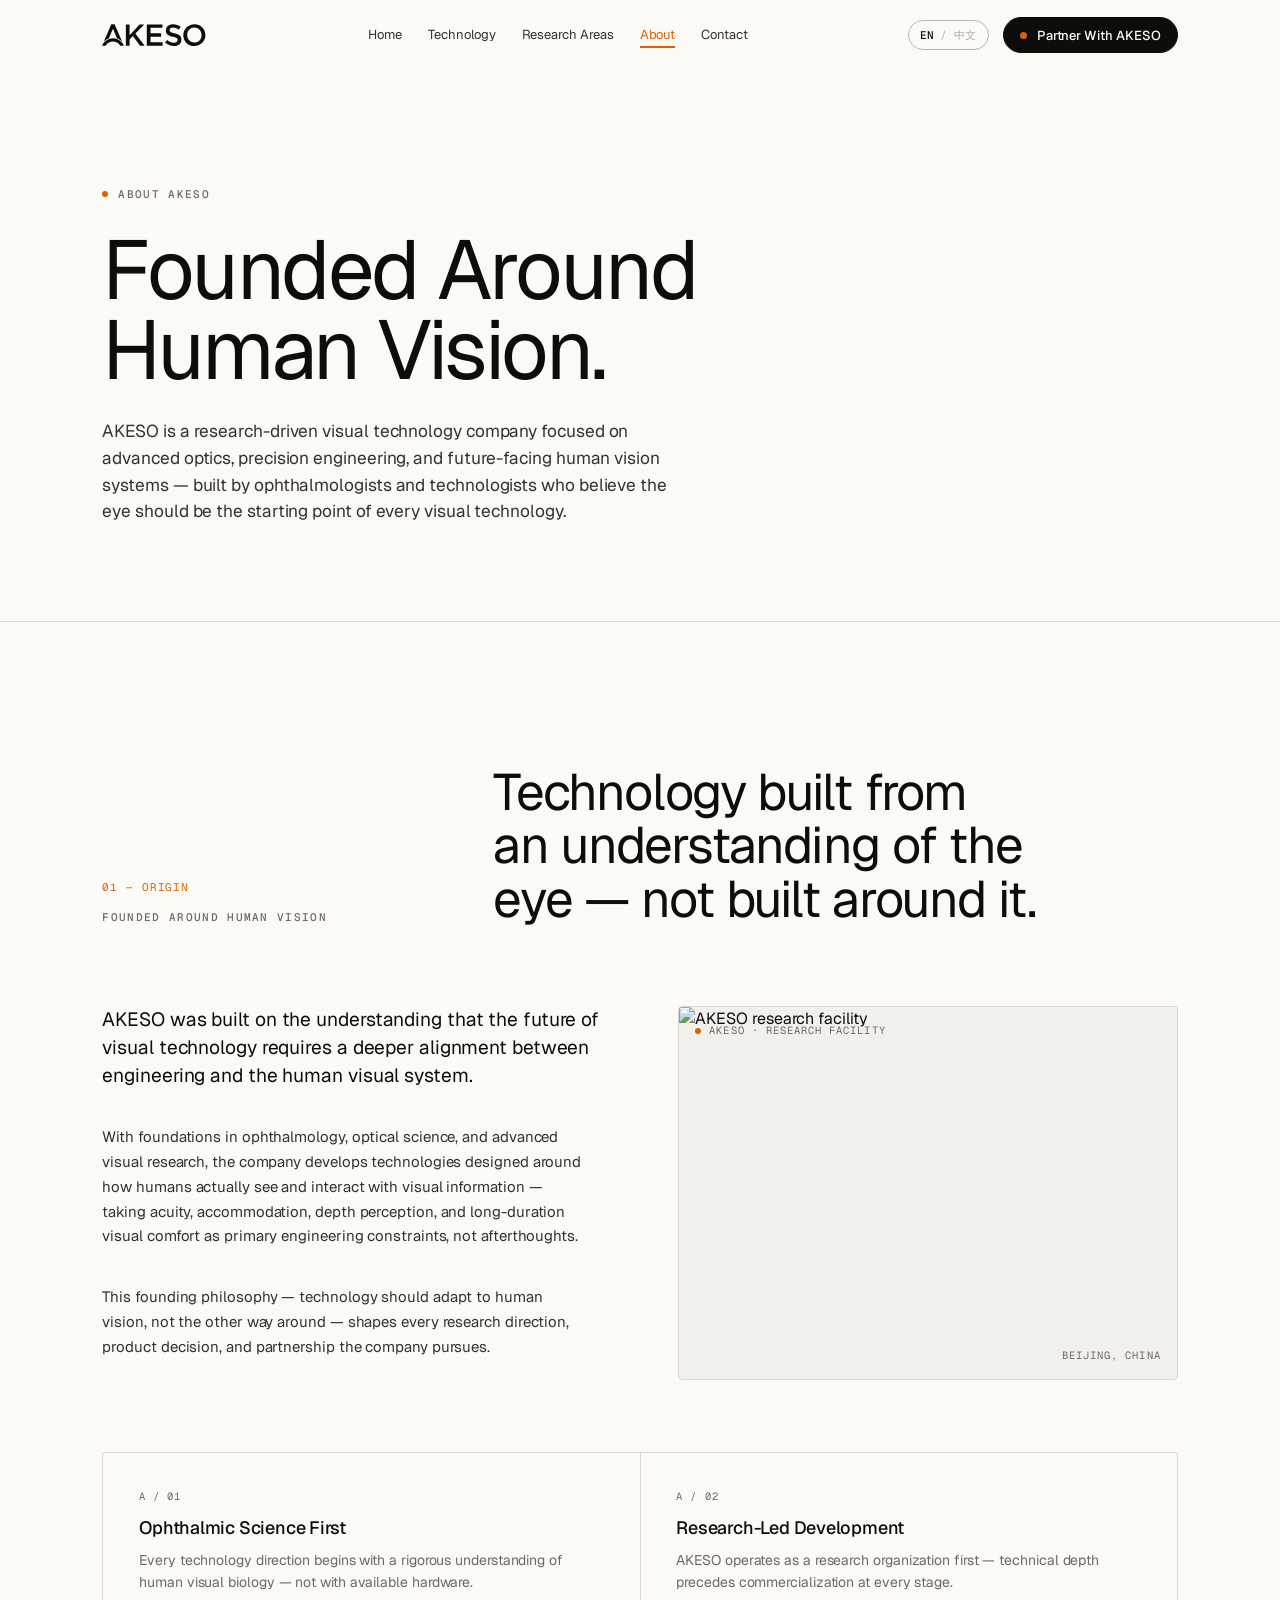
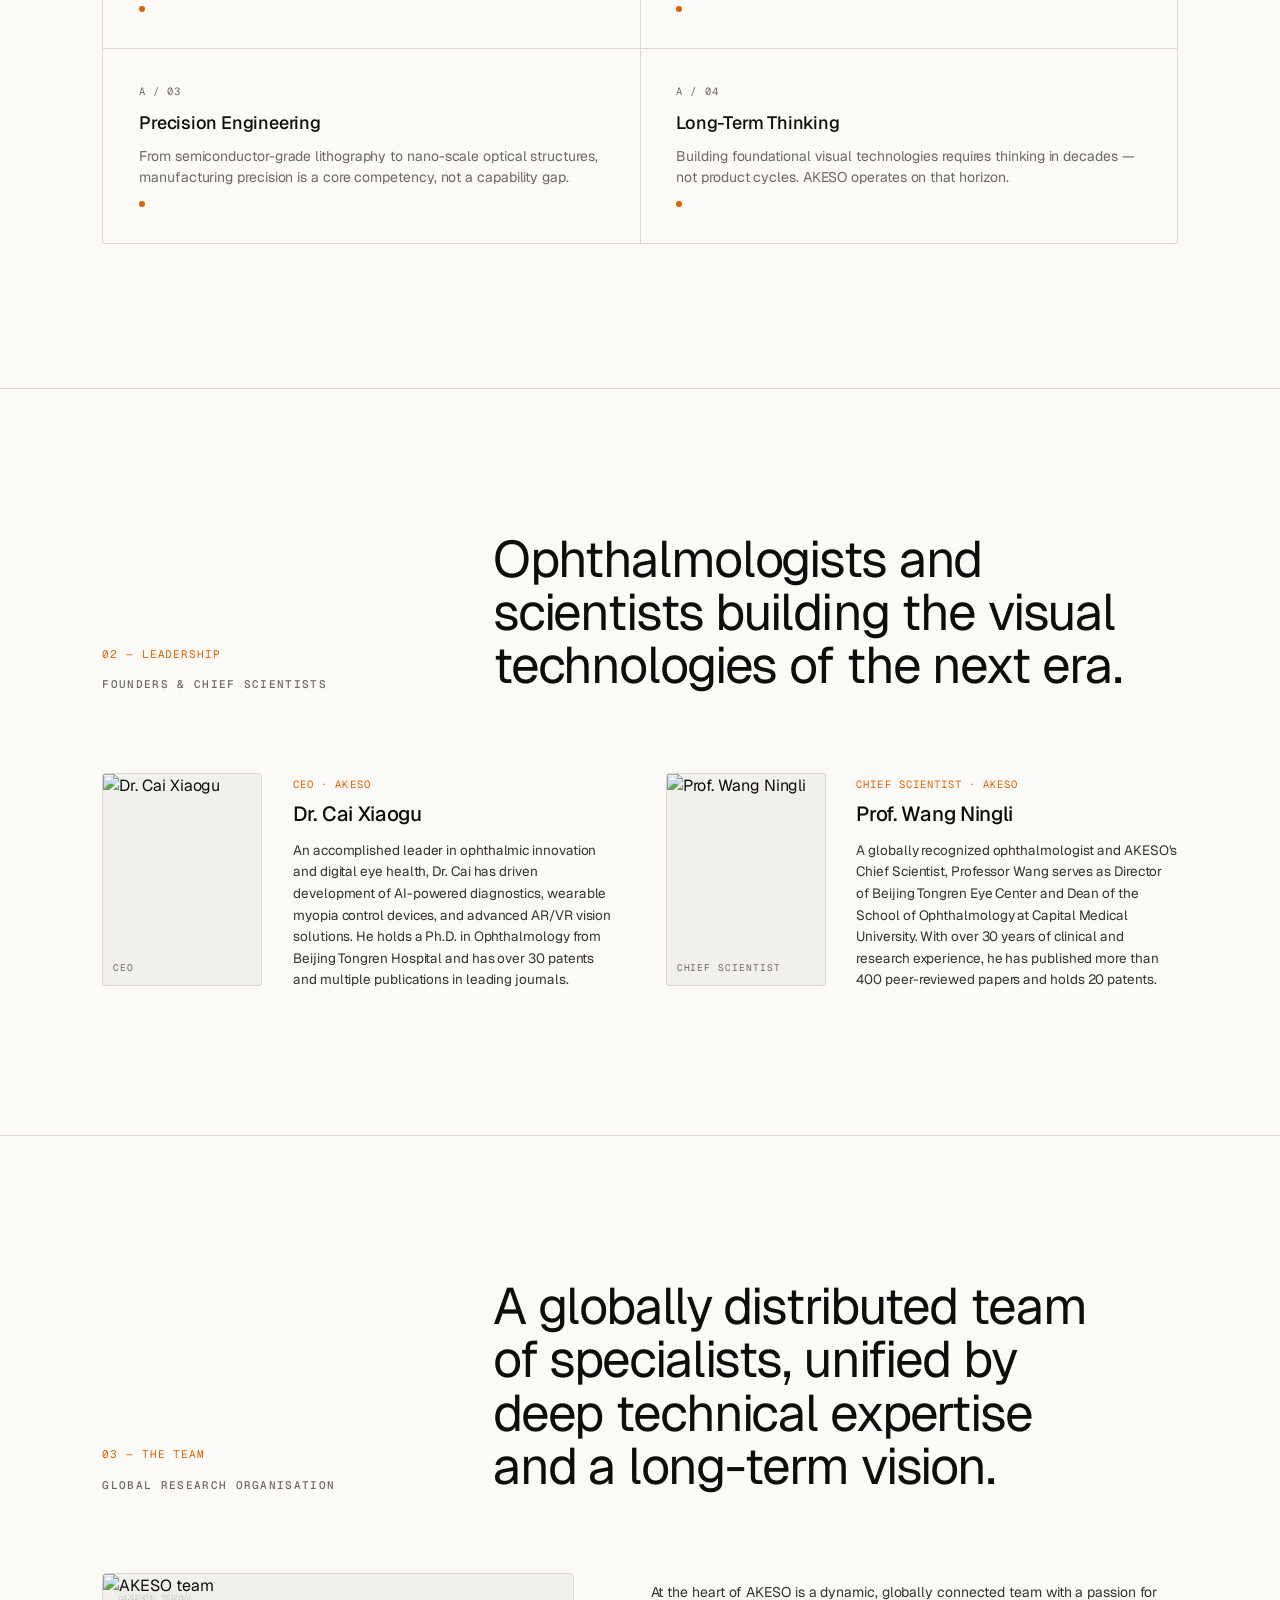
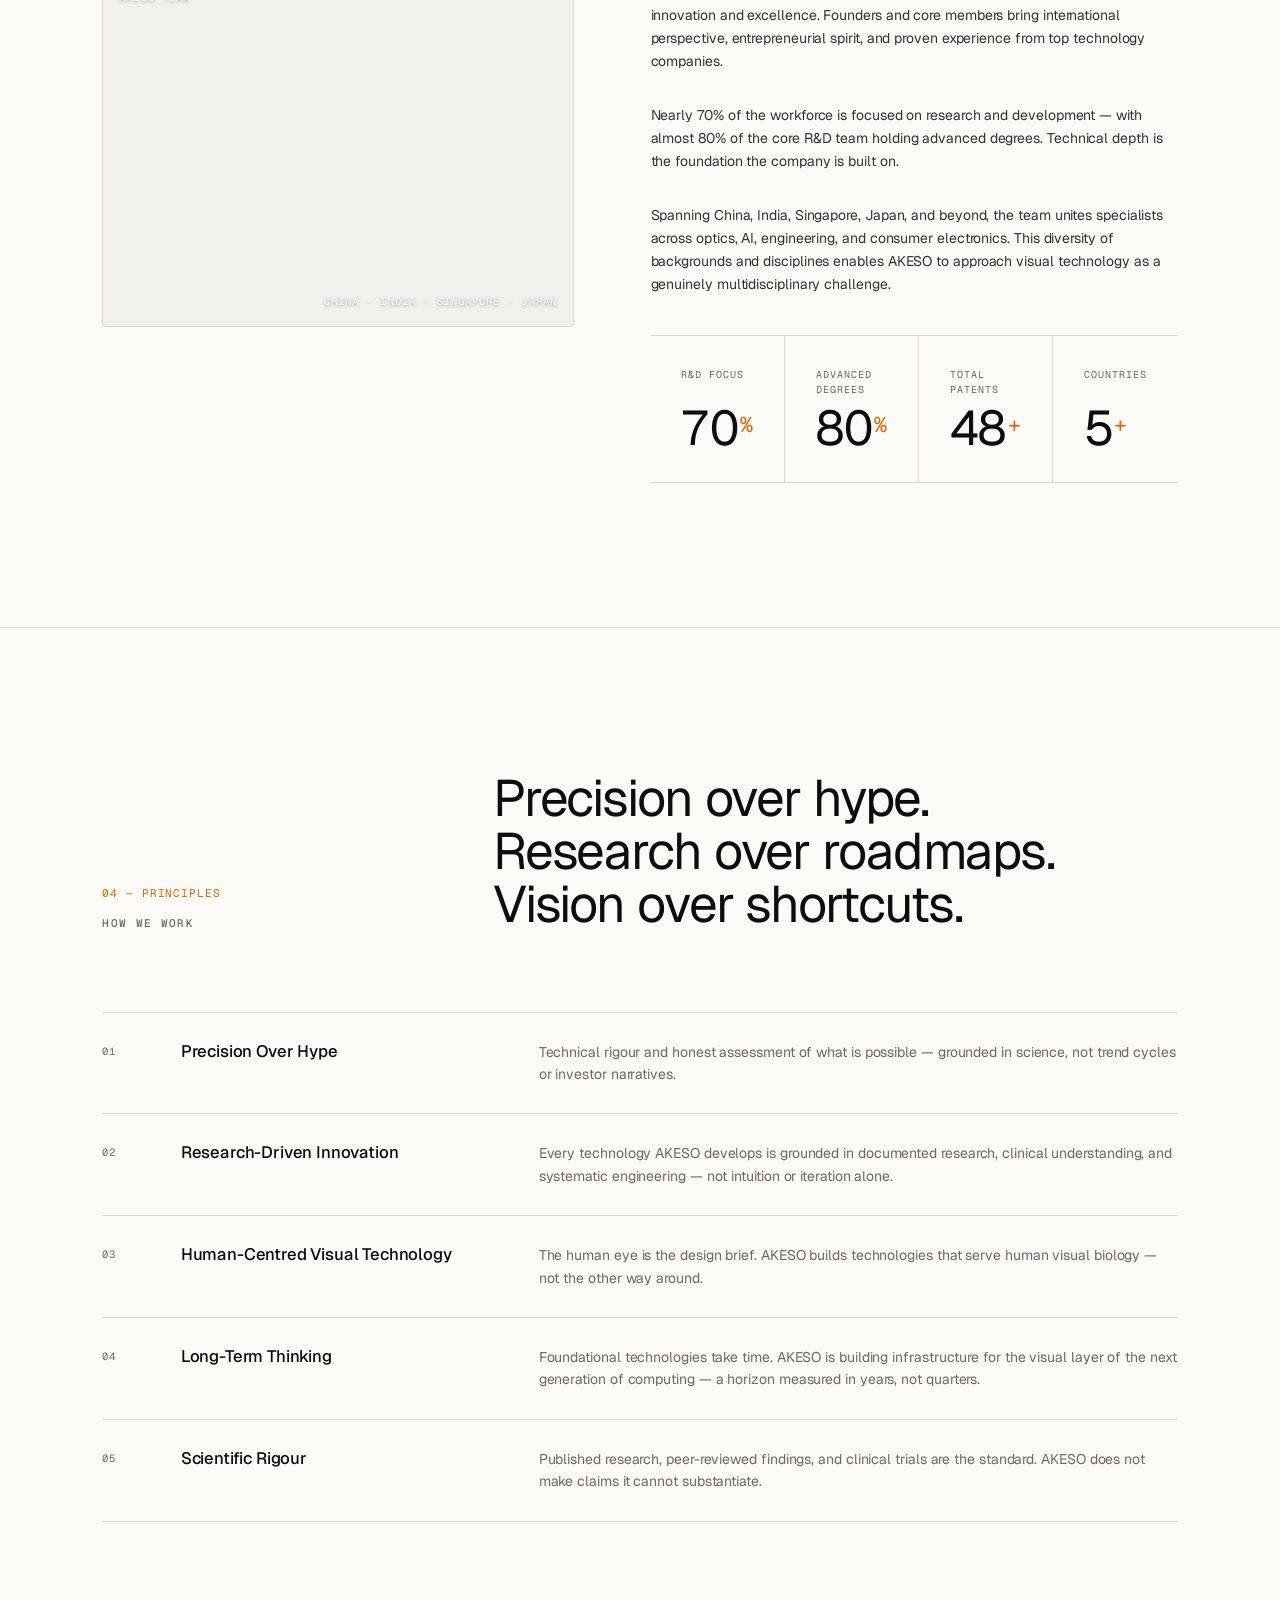
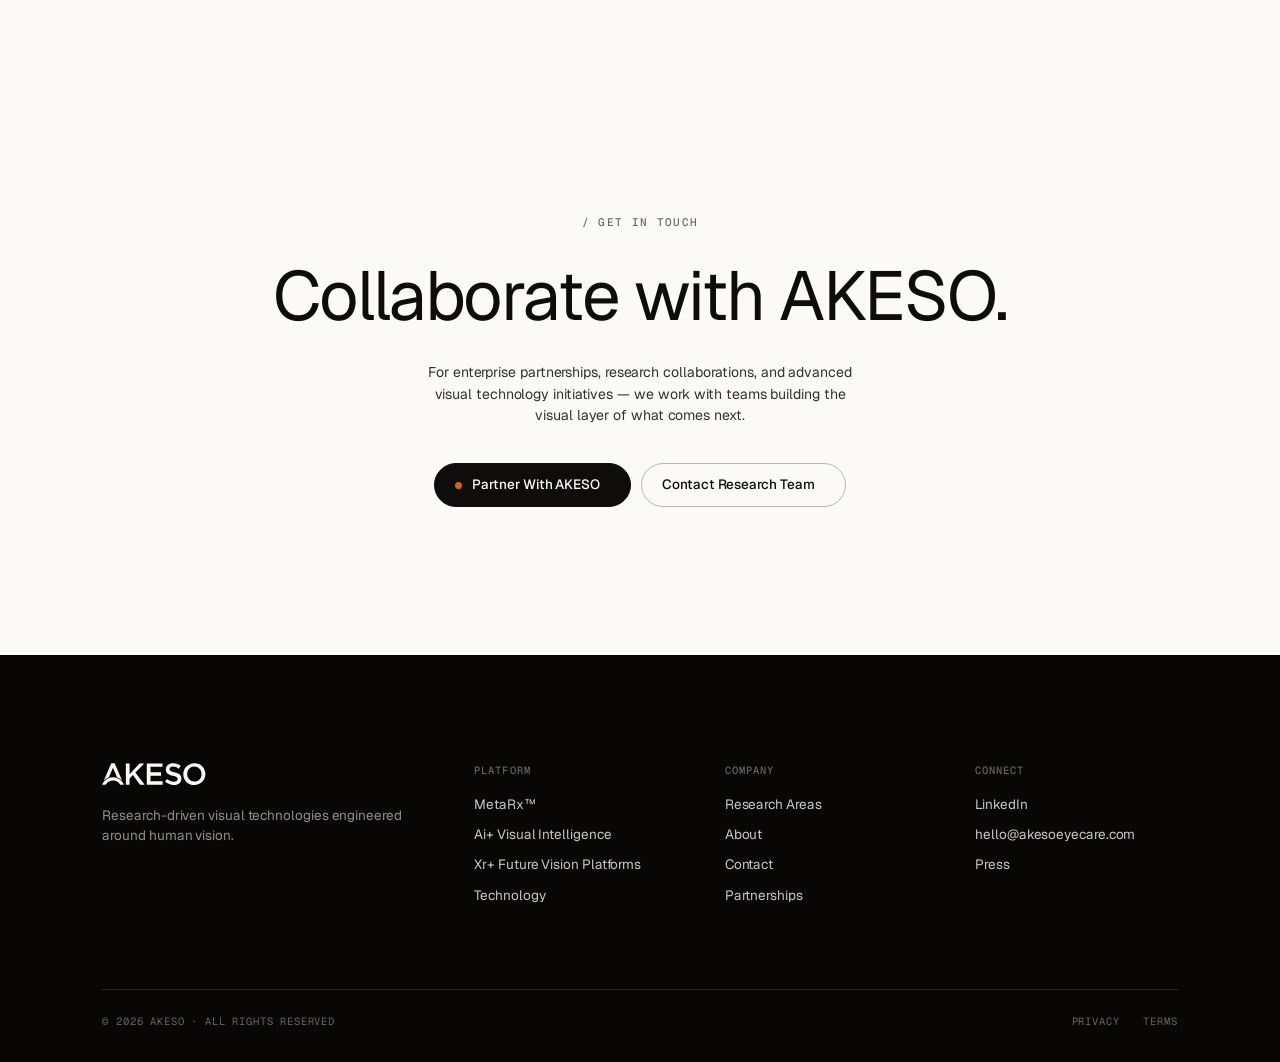
==== commit ffd08986: "Update about.html" ====
--- a/akeso_build/about.html
+++ b/akeso_build/about.html
@@ -10,6 +10,7 @@
 <link rel="preconnect" href="https://fonts.gstatic.com" crossorigin />
 <link href="https://fonts.googleapis.com/css2?family=Geist+Mono:wght@400;500&family=Geist:wght@300;400;500;600&family=Noto+Sans+SC:wght@300;400;500;600&display=swap" rel="stylesheet" />
 <link rel="stylesheet" href="styles.css" />
+<script src="https://unpkg.com/lucide@latest/dist/umd/lucide.min.js"></script>
 <style>
 .page-hero {
   padding-top: clamp(80px, 10vw, 120px);
--- a/akeso_build/styles.css
+++ b/akeso_build/styles.css
@@ -1,923 +1,480 @@
-/* ──────────────────────────────────────────────────────────────
-   Akeso — homepage styles
-   System: warm-white surface, near-black ink, whisper orange
-   ────────────────────────────────────────────────────────────── */
-
+/* ══════════════════════════════════════════════════════════════
+   AKESO — Design System
+   Warm-white surface · Near-black ink · Orange accent
+   ══════════════════════════════════════════════════════════════ */
+
+/* ── TOKENS ─────────────────────────────────────────────────── */
 :root {
-  /* ink + surface (warm neutrals, near-zero chroma) */
   --ink:           oklch(0.16 0.004 70);
   --ink-2:         oklch(0.32 0.005 70);
   --ink-3:         oklch(0.52 0.005 70);
   --ink-4:         oklch(0.72 0.005 70);
+  --surface:       oklch(0.985 0.004 80);
+  --surface-2:     oklch(0.955 0.006 75);
+  --surface-3:     oklch(0.925 0.008 70);
   --rule:          oklch(0.88 0.005 70);
   --rule-strong:   oklch(0.78 0.005 70);
-  --surface:       oklch(0.985 0.004 80);   /* warm off-white */
-  --surface-2:     oklch(0.955 0.006 75);   /* soft warm grey */
-  --surface-3:     oklch(0.925 0.008 70);
   --black:         oklch(0.13 0.004 70);
   --black-2:       oklch(0.19 0.004 70);
-
-  /* whisper orange — used sparingly */
   --accent-h: 50;
-  --accent-c: 0.16;
-  --accent-l: 0.68;
-  --accent:   oklch(var(--accent-l) var(--accent-c) var(--accent-h));
+  --accent-c: 0.18;
+  --accent-l: 0.64;
+  --accent:      oklch(var(--accent-l) var(--accent-c) var(--accent-h));
   --accent-soft: oklch(var(--accent-l) var(--accent-c) var(--accent-h) / 0.12);
-
-  /* spacing scale */
-  --gutter: clamp(24px, 4vw, 56px);
-  --pad-x:  clamp(32px, 10vw, 144px);   /* wide consistent side margins */
-  --pad-y:  clamp(96px, 14vw, 168px);
-
-  /* type */
-  --sans: "Geist", "Inter", ui-sans-serif, system-ui, -apple-system, "Helvetica Neue", Arial, "Noto Sans SC", "PingFang SC", "Hiragino Sans GB", "Microsoft YaHei", sans-serif;
+  --accent-glow: oklch(var(--accent-l) var(--accent-c) var(--accent-h) / 0.22);
+  --pad-x: clamp(32px, 8vw, 120px);
+  --pad-y: clamp(80px, 12vw, 144px);
+  --gutter: clamp(20px, 4vw, 48px);
+  --font: "Geist", "Inter", ui-sans-serif, system-ui, -apple-system, "Helvetica Neue", Arial, "Noto Sans SC", "PingFang SC", "Hiragino Sans GB", "Microsoft YaHei", sans-serif;
   --mono: "Geist Mono", "JetBrains Mono", ui-monospace, SFMono-Regular, Menlo, "Noto Sans Mono CJK SC", monospace;
 }
 
-/* CJK content: prefer Noto Sans SC for Chinese characters */
-html[lang^="zh"] {
-  --sans: "Noto Sans SC", "PingFang SC", "Hiragino Sans GB", "Microsoft YaHei", "Geist", ui-sans-serif, system-ui, sans-serif;
-}
+/* ── CJK ────────────────────────────────────────────────────── */
+html[lang^="zh"] { --font: "Noto Sans SC","PingFang SC","Hiragino Sans GB","Microsoft YaHei","Geist",ui-sans-serif,system-ui,sans-serif; }
 html[lang^="zh"] body { letter-spacing: 0; }
-html[lang^="zh"] .display, html[lang^="zh"] .h2, html[lang^="zh"] h1, html[lang^="zh"] h2 { letter-spacing: -0.01em; }
-html[lang^="zh"] .hero h1 { font-size: clamp(40px, 5.6vw, 84px); line-height: 1.05; }
-html[lang^="zh"] .h2 { font-size: clamp(28px, 3.6vw, 48px); }
-html[lang^="zh"] .future h2 { font-size: clamp(34px, 4.6vw, 64px); line-height: 1.08; }
-html[lang^="zh"] .final-cta h2 { font-size: clamp(36px, 5vw, 72px); }
+html[lang^="zh"] .h2,html[lang^="zh"] h1,html[lang^="zh"] h2 { letter-spacing: -0.01em; }
+html[lang^="zh"] .hero h1 { font-size: clamp(36px,5.2vw,72px); line-height: 1.06; }
+html[lang^="zh"] .h2 { font-size: clamp(24px,3.2vw,44px); }
+html[lang^="zh"] .future h2 { font-size: clamp(28px,4vw,56px); line-height: 1.08; }
+html[lang^="zh"] .final-cta h2 { font-size: clamp(30px,4.4vw,60px); }
 html[lang^="zh"] .em { font-style: normal; font-weight: 600; }
 
-* { box-sizing: border-box; }
-html, body { margin: 0; padding: 0; }
+/* ── RESET ──────────────────────────────────────────────────── */
+*,*::before,*::after { box-sizing: border-box; }
+html,body { margin: 0; padding: 0; }
 html { background: var(--surface); }
-body {
-  color: var(--ink);
-  background: var(--surface);
-  font-family: var(--sans);
-  font-feature-settings: "ss01", "ss02", "cv11";
-  font-synthesis: none;
-  -webkit-font-smoothing: antialiased;
-  -moz-osx-font-smoothing: grayscale;
-  text-rendering: optimizeLegibility;
-  line-height: 1.5;
-  letter-spacing: -0.005em;
-  overflow-x: hidden;
-}
-
+body { color: var(--ink); background: var(--surface); font-family: var(--font); font-feature-settings: "ss01","ss02","cv11"; font-synthesis: none; -webkit-font-smoothing: antialiased; -moz-osx-font-smoothing: grayscale; text-rendering: optimizeLegibility; line-height: 1.5; letter-spacing: -0.005em; overflow-x: hidden; }
 img { max-width: 100%; display: block; }
 a { color: inherit; text-decoration: none; }
-button { font: inherit; color: inherit; background: none; border: 0; padding: 0; cursor: default; }
-
-/* ── shared atoms ─────────────────────────────────────────── */
-
-.eyebrow {
-  font-family: var(--mono);
-  font-size: 11px;
-  letter-spacing: 0.12em;
-  text-transform: uppercase;
-  color: var(--ink-3);
-  display: inline-flex;
-  align-items: center;
-  gap: 10px;
-  font-weight: 500;
+button { font: inherit; color: inherit; background: none; border: 0; padding: 0; cursor: pointer; }
+main { padding-top: 60px; }
+
+/* ── KEYFRAMES ──────────────────────────────────────────────── */
+@keyframes pulse { 0%,100%{opacity:1} 50%{opacity:0.3} }
+@keyframes wordReveal { from{transform:translateY(110%)} to{transform:translateY(0)} }
+
+/* ── SCROLL REVEAL ──────────────────────────────────────────── */
+/* Visible by default — JS progressive enhancement */
+.reveal,.reveal-stagger>* { opacity:1; transform:none; }
+.reveal-fade { opacity:1; }
+
+html.js-ready .reveal,
+html.js-ready .reveal-stagger>* { opacity:0; transform:translateY(22px); transition:opacity 0.65s ease,transform 0.65s ease; }
+html.js-ready .reveal-fade { opacity:0; transition:opacity 0.9s ease; }
+html.js-ready .reveal.in,
+html.js-ready .reveal-stagger.in>*,
+html.js-ready .reveal-fade.in { opacity:1; transform:none; }
+html.js-ready .reveal-stagger.in>*:nth-child(1){transition-delay:0.05s}
+html.js-ready .reveal-stagger.in>*:nth-child(2){transition-delay:0.12s}
+html.js-ready .reveal-stagger.in>*:nth-child(3){transition-delay:0.19s}
+html.js-ready .reveal-stagger.in>*:nth-child(4){transition-delay:0.26s}
+html.js-ready .reveal-stagger.in>*:nth-child(5){transition-delay:0.33s}
+html.js-ready .reveal-stagger.in>*:nth-child(6){transition-delay:0.40s}
+
+/* ── LUCIDE ICONS ───────────────────────────────────────────── */
+.icon-xs { width:13px; height:13px; flex-shrink:0; }
+.icon-sm { width:15px; height:15px; flex-shrink:0; }
+.icon-md { width:18px; height:18px; flex-shrink:0; }
+[data-lucide] { display:inline-block; vertical-align:middle; stroke:currentColor; stroke-width:1.5; stroke-linecap:round; stroke-linejoin:round; fill:none; }
+
+/* ── TYPE ───────────────────────────────────────────────────── */
+.eyebrow { font-family:var(--mono); font-size:11px; letter-spacing:0.12em; text-transform:uppercase; color:var(--ink-3); display:inline-flex; align-items:center; gap:10px; font-weight:500; }
+.eyebrow::before { content:""; width:6px; height:6px; background:var(--accent); border-radius:50%; flex-shrink:0; }
+.eyebrow.no-dot::before { display:none; }
+.section-index { font-family:var(--mono); font-size:11px; letter-spacing:0.08em; color:var(--accent)!important; text-transform:uppercase; display:block; }
+.h2 { font-size:clamp(28px,4vw,54px); line-height:1.04; letter-spacing:-0.022em; font-weight:400; margin:0; text-wrap:balance; }
+.lede { font-size:clamp(17px,1.35vw,21px); line-height:1.5; letter-spacing:-0.005em; color:var(--ink-2); max-width:56ch; text-wrap:pretty; }
+.body { font-size:16px; line-height:1.6; color:var(--ink-2); text-wrap:pretty; }
+.mono { font-family:var(--mono); }
+
+/* ── BUTTONS ────────────────────────────────────────────────── */
+.btn { display:inline-flex; align-items:center; gap:10px; height:44px; padding:0 20px; border-radius:999px; font-family:var(--font); font-size:13.5px; font-weight:500; letter-spacing:-0.005em; line-height:1; white-space:nowrap; cursor:pointer; transition:background 200ms ease,color 200ms ease,border-color 200ms ease,box-shadow 200ms ease,transform 150ms ease; }
+.btn-primary { background:var(--ink); color:var(--surface); border:1px solid var(--ink); }
+.btn-primary .dot { width:7px; height:7px; border-radius:50%; background:var(--accent); display:inline-block; flex-shrink:0; }
+.btn-primary:hover { background:var(--black); box-shadow:0 0 0 3px var(--accent-glow); transform:translateY(-1px); }
+.btn-ghost { background:transparent; color:var(--ink); border:1px solid var(--rule-strong); }
+.btn-ghost:hover { border-color:var(--ink); transform:translateY(-1px); }
+.btn [data-lucide] { transition:transform 200ms ease; }
+.btn:hover [data-lucide] { transform:translateX(2px); }
+.btn-wghost { background:transparent; color:white; border:1px solid rgba(255,255,255,0.22); font-family:var(--font); font-size:13px; font-weight:500; letter-spacing:-0.005em; padding:0 18px; height:44px; border-radius:999px; cursor:pointer; text-decoration:none; display:inline-flex; align-items:center; gap:8px; transition:border-color 0.2s,background 0.2s,transform 0.15s; }
+.btn-wghost:hover { border-color:rgba(255,255,255,0.55); background:rgba(255,255,255,0.04); transform:translateY(-1px); }
+.btn-wghost [data-lucide] { transition:transform 200ms ease; }
+.btn-wghost:hover [data-lucide] { transform:translate(1px,-1px); }
+
+/* ── LAYOUT ─────────────────────────────────────────────────── */
+.shell { padding-left:var(--pad-x); padding-right:var(--pad-x); }
+.section { padding-top:var(--pad-y); padding-bottom:var(--pad-y); border-top:1px solid var(--rule); }
+.section.no-rule { border-top:0; }
+.section-head { display:grid; grid-template-columns:1fr 2fr; gap:var(--gutter); align-items:end; padding-bottom:clamp(44px,6.5vw,80px); }
+.section-head .meta { display:flex; flex-direction:column; gap:14px; }
+
+/* ── NAV ────────────────────────────────────────────────────── */
+.nav { position:fixed; inset:0 0 auto 0; z-index:100; display:flex; align-items:center; justify-content:space-between; padding:17px var(--pad-x); transition:background 240ms ease,border-color 240ms ease,backdrop-filter 240ms ease; border-bottom:1px solid transparent; }
+.nav.solid { background:color-mix(in oklab,var(--surface) 88%,transparent); backdrop-filter:saturate(160%) blur(14px); -webkit-backdrop-filter:saturate(160%) blur(14px); border-bottom-color:var(--rule); }
+.nav-logo { height:22px; display:block; }
+.nav-logo svg { height:100%; width:auto; }
+.nav-logo svg path { fill:var(--ink); }
+.nav-links { display:flex; gap:26px; align-items:center; }
+.nav-links a { font-size:13px; color:var(--ink-2); letter-spacing:-0.005em; transition:color 200ms ease; position:relative; white-space:nowrap; }
+.nav-links a::after { content:''; position:absolute; bottom:-3px; left:0; width:0; height:1.5px; background:var(--accent); transition:width 0.22s ease; }
+.nav-links a:hover { color:var(--ink); }
+.nav-links a:hover::after { width:100%; }
+.nav-links a.active { color:var(--accent); }
+.nav-links a.active::after { width:100%; }
+.nav-right { display:flex; align-items:center; gap:14px; }
+.nav-cta { height:36px; padding:0 16px; font-size:13px; }
+.lang-toggle { display:inline-flex; align-items:center; gap:6px; height:30px; padding:0 11px; border-radius:999px; font-family:var(--mono); font-size:11px; letter-spacing:0.04em; background:transparent; border:1px solid var(--rule-strong); color:var(--ink-3); transition:border-color 200ms ease,color 200ms ease; cursor:pointer; }
+.lang-toggle:hover { border-color:var(--ink); color:var(--ink); }
+.lang-toggle .seg { transition:color 200ms ease; line-height:1; }
+.lang-toggle .seg.on { color:var(--ink); font-weight:500; }
+.lang-toggle .seg:not(.on) { color:var(--ink-4); }
+.lang-toggle .seg-sep { color:var(--ink-4); font-weight:300; line-height:1; }
+
+/* ── HERO ───────────────────────────────────────────────────── */
+.hero { padding-top:60px; padding-bottom:0; border-top:0; display:grid; grid-template-columns:52% 48%; align-items:stretch; min-height:80vh; }
+.hero-left { display:flex; flex-direction:column; justify-content:space-between; gap:36px; padding:clamp(44px,6vw,68px) clamp(28px,4vw,56px) clamp(44px,6vw,68px) var(--pad-x); }
+.hero-eyebrow { display:flex; gap:14px; align-items:center; font-family:var(--mono); font-size:11px; letter-spacing:0.12em; text-transform:uppercase; color:var(--ink-3); }
+.hero-eyebrow .tick { width:26px; height:1px; background:var(--ink-4); display:inline-block; flex-shrink:0; }
+.hero h1 { font-size:clamp(34px,4.8vw,64px); line-height:1.0; letter-spacing:-0.03em; font-weight:400; margin:0; }
+.hero h1 .em { font-style:italic; font-weight:400; }
+.hero h1 .word { display:inline-block; overflow:hidden; vertical-align:bottom; }
+.hero h1 .word .inner { display:inline-block; transform:translateY(110%); animation:wordReveal 0.7s cubic-bezier(0.22,1,0.36,1) forwards; }
+.hero-support { font-size:clamp(13px,0.95vw,15px); line-height:1.58; color:var(--ink-2); max-width:48ch; margin:0; }
+.hero-actions { display:flex; gap:10px; align-items:center; flex-wrap:wrap; }
+.hero-bottom { display:grid; grid-template-columns:repeat(3,1fr); gap:16px; padding-top:22px; border-top:1px solid var(--rule); }
+.hero-bottom .item { display:flex; flex-direction:column; gap:5px; }
+.hero-bottom .k { font-family:var(--mono); font-size:10px; letter-spacing:0.1em; color:var(--ink-3); text-transform:uppercase; }
+.hero-bottom .v { font-size:13px; color:var(--ink); letter-spacing:-0.005em; line-height:1.3; }
+/* Hero right */
+.hero-right { position:relative; background:var(--black); overflow:hidden; isolation:isolate; }
+.hero-photo { position:absolute; inset:0; width:100%; height:100%; object-fit:cover; object-position:center 45%; display:block; opacity:0.7; transition:transform 8s ease-out; }
+.hero-right:hover .hero-photo { transform:scale(1.03); }
+.hero-right::before { content:''; position:absolute; inset:0; background:repeating-linear-gradient(0deg,transparent,transparent 59px,rgba(255,255,255,0.022) 60px),repeating-linear-gradient(90deg,transparent,transparent 59px,rgba(255,255,255,0.022) 60px); z-index:2; pointer-events:none; }
+.hero-right::after { content:''; position:absolute; inset:0; background:linear-gradient(90deg,oklch(0.6 0.18 45/0.08) 0%,transparent 35%); z-index:2; pointer-events:none; }
+.hero-right .corner { position:absolute; font-family:var(--mono); font-size:10px; letter-spacing:0.1em; color:rgba(255,255,255,0.45); text-transform:uppercase; z-index:5; }
+.hero-right .corner.tl { top:18px; left:18px; display:flex; gap:8px; align-items:center; }
+.hero-right .corner.tl::before { content:""; width:6px; height:6px; background:var(--accent); border-radius:50%; animation:pulse 2.4s ease-in-out infinite; flex-shrink:0; }
+.hero-right .corner.tr { top:18px; right:18px; }
+.hero-right .corner.bl { bottom:18px; left:18px; max-width:60%; line-height:1.4; }
+.hero-right .corner.br { bottom:18px; right:18px; }
+.hero-right svg.viz { width:100%; height:100%; display:block; position:absolute; inset:0; }
+#hero-reticle { position:absolute; top:50%; left:50%; transform:translate(-50%,-50%); width:min(240px,38%); height:min(240px,38%); z-index:4; pointer-events:none; }
+#hero-reticle svg { width:100%; height:100%; }
+
+/* ── IMAGE STRIP ────────────────────────────────────────────── */
+.img-strip { display:grid; grid-template-columns:1.2fr 0.8fr 1fr; gap:2px; height:clamp(200px,26vw,360px); border-top:1px solid var(--rule); }
+.img-strip-item { position:relative; overflow:hidden; background:var(--surface-2); }
+.img-strip-item img { width:100%; height:100%; object-fit:cover; display:block; transition:transform 0.7s cubic-bezier(0.22,1,0.36,1); }
+.img-strip-item:hover img { transform:scale(1.05); }
+.img-strip-item .strip-label { position:absolute; bottom:12px; left:14px; font-family:var(--mono); font-size:9.5px; letter-spacing:0.1em; text-transform:uppercase; color:rgba(255,255,255,0.6); pointer-events:none; z-index:2; }
+.img-strip-item::after { content:''; position:absolute; inset:0; background:linear-gradient(to top,rgba(0,0,0,0.32) 0%,transparent 50%); pointer-events:none; }
+
+/* ── PLATFORM CARDS ─────────────────────────────────────────── */
+.cards-3 { display:grid; grid-template-columns:repeat(3,1fr); gap:1px; background:var(--rule); border-top:1px solid var(--rule); border-bottom:1px solid var(--rule); }
+.card { background:var(--surface); padding:clamp(26px,3vw,42px) clamp(26px,3vw,38px) clamp(32px,4vw,52px); display:flex; flex-direction:column; gap:clamp(28px,4vw,48px); position:relative; transition:background 240ms ease; cursor:default; overflow:hidden; }
+.card:hover { background:var(--surface-2); }
+.card::before { content:''; position:absolute; top:0; left:0; right:0; height:2px; background:var(--accent); transform:scaleX(0); transform-origin:left; transition:transform 0.32s ease; }
+.card:hover::before { transform:scaleX(1); }
+.card .card-head { display:flex; justify-content:space-between; align-items:flex-start; gap:12px; }
+.card .card-glyph { width:100%; aspect-ratio:4/3; background:var(--surface-2); border:1px solid var(--rule); border-radius:2px; position:relative; overflow:hidden; }
+.card:hover .card-glyph { border-color:var(--rule-strong); }
+.card-body { display:flex; flex-direction:column; gap:12px; }
+.card-body h3 { font-size:clamp(20px,1.9vw,26px); font-weight:500; letter-spacing:-0.015em; margin:0; line-height:1.1; }
+.card-body h3 sup { font-family:var(--mono); font-size:0.44em; font-weight:400; vertical-align:top; margin-left:2px; color:var(--ink-3); }
+.card-body p { margin:0; font-size:14.5px; line-height:1.55; color:var(--ink-2); }
+.card-list { list-style:none; padding:0; margin:6px 0 0; display:flex; flex-direction:column; gap:6px; }
+.card-list li { font-family:var(--mono); font-size:11px; letter-spacing:0.02em; color:var(--ink-3); display:flex; align-items:flex-start; gap:8px; }
+.card-list li::before { display:none; }
+.card-num { font-family:var(--mono); font-size:11px; letter-spacing:0.08em; color:var(--ink-3); }
+
+/* ── PARALLAX DARK SECTION ──────────────────────────────────── */
+.parallax-section { position:relative; overflow:hidden; background:var(--black); color:white; padding:clamp(80px,12vw,140px) var(--pad-x); }
+.parallax-bg { position:absolute; inset:-20% 0; width:100%; height:140%; object-fit:cover; object-position:center 40%; opacity:0.25; will-change:transform; }
+.parallax-grid { position:absolute; inset:0; background:repeating-linear-gradient(0deg,transparent,transparent 79px,rgba(255,255,255,0.02) 80px),repeating-linear-gradient(90deg,transparent,transparent 79px,rgba(255,255,255,0.02) 80px); pointer-events:none; z-index:1; }
+.parallax-content { position:relative; z-index:2; display:grid; grid-template-columns:1fr 1fr; gap:clamp(44px,7vw,92px); align-items:center; }
+.parallax-section .section-index { color:rgba(255,255,255,0.35)!important; }
+.parallax-section h2 { font-size:clamp(26px,3.8vw,52px); font-weight:400; letter-spacing:-0.024em; line-height:1.04; color:white; margin:0 0 26px; }
+.parallax-section p { font-size:clamp(13px,1vw,15px); line-height:1.7; color:rgba(255,255,255,0.58); margin:0 0 14px; max-width:46ch; }
+.parallax-section .tag { font-family:var(--mono); font-size:10px; letter-spacing:0.14em; text-transform:uppercase; color:var(--accent); margin-bottom:14px; display:flex; align-items:center; gap:10px; }
+.parallax-section .tag::before { content:''; width:20px; height:1.5px; background:var(--accent); }
+.process-steps { display:flex; flex-direction:column; border-top:1px solid rgba(255,255,255,0.1); }
+.process-step { display:grid; grid-template-columns:28px 1fr auto; gap:16px; padding:15px 0; border-bottom:1px solid rgba(255,255,255,0.07); align-items:center; transition:padding-left 0.2s; }
+.process-step:hover { padding-left:6px; }
+.process-step .s-idx { font-family:var(--mono); font-size:10px; color:rgba(255,255,255,0.28); letter-spacing:0.08em; }
+.process-step .s-lbl { font-size:13.5px; color:rgba(255,255,255,0.72); letter-spacing:-0.005em; }
+.process-step .s-status { font-family:var(--mono); font-size:10px; color:var(--accent); letter-spacing:0.08em; text-transform:uppercase; }
+
+/* ── RESEARCH GRID ──────────────────────────────────────────── */
+.research-grid { display:grid; grid-template-columns:repeat(3,1fr); gap:1px; background:var(--rule); border-top:1px solid var(--rule); border-bottom:1px solid var(--rule); }
+.research-cell { background:var(--surface); padding:clamp(24px,2.4vw,36px); min-height:220px; display:flex; flex-direction:column; gap:14px; position:relative; transition:background 220ms ease,transform 220ms ease,box-shadow 220ms ease; }
+.research-cell:hover { background:var(--surface-2); transform:translateY(-2px); box-shadow:0 4px 20px rgba(0,0,0,0.05); z-index:1; }
+.research-cell .num { font-family:var(--mono); font-size:10.5px; letter-spacing:0.1em; color:var(--ink-3); display:flex; justify-content:space-between; }
+.research-cell .num .tag { color:var(--ink-3); }
+.research-cell h4 { margin:0; font-size:clamp(17px,1.5vw,21px); font-weight:500; letter-spacing:-0.012em; line-height:1.15; margin-top:auto; }
+.research-cell p { margin:0; font-size:13.5px; line-height:1.55; color:var(--ink-3); }
+.research-cell [data-lucide] { color:var(--accent); margin-left:auto; margin-top:-18px; display:block; transition:transform 200ms ease; }
+.research-cell:hover [data-lucide] { transform:translate(1px,-1px); }
+
+/* ── MANUFACTURING ──────────────────────────────────────────── */
+.mfg-image { width:100%; aspect-ratio:16/8; background:var(--surface-2); border:1px solid var(--rule); border-radius:4px; position:relative; overflow:hidden; margin-bottom:2px; }
+.mfg-image .annot { position:absolute; font-family:var(--mono); font-size:10.5px; letter-spacing:0.1em; text-transform:uppercase; color:rgba(255,255,255,0.55); display:flex; align-items:center; gap:10px; z-index:2; }
+.mfg-image .annot .dot { width:6px; height:6px; background:var(--accent); border-radius:50%; }
+.mfg-image .annot.tl { top:18px; left:18px; }
+.mfg-image .annot.br { bottom:18px; right:18px; }
+.mfg-image .annot.bl { bottom:18px; left:18px; }
+.metrics { display:grid; grid-template-columns:repeat(4,1fr); gap:1px; background:var(--rule); border-top:1px solid var(--rule); border-bottom:1px solid var(--rule); margin-top:clamp(44px,6vw,68px); }
+.metric { background:var(--surface); padding:clamp(24px,2.4vw,34px); display:flex; flex-direction:column; gap:8px; min-height:145px; }
+.metric .k { font-family:var(--mono); font-size:10px; letter-spacing:0.1em; text-transform:uppercase; color:var(--ink-3); }
+.metric .v { font-size:clamp(36px,3.8vw,52px); line-height:0.95; letter-spacing:-0.025em; font-weight:400; font-feature-settings:"tnum","lnum"; margin-top:auto; }
+.metric .v .unit { font-size:0.44em; color:var(--accent); margin-left:2px; letter-spacing:0.04em; font-family:var(--mono); font-weight:400; vertical-align:top; position:relative; top:0.44em; }
+
+/* ── FUTURE SECTION ─────────────────────────────────────────── */
+.future { background:var(--black); color:var(--surface); padding:clamp(96px,13vw,168px) var(--pad-x); position:relative; overflow:hidden; }
+.future .future-visual { position:absolute; inset:0; z-index:1; opacity:0.55; pointer-events:none; }
+.future-parallax-bg { position:absolute; right:0; top:-20%; width:46%; height:140%; object-fit:cover; opacity:0.1; will-change:transform; }
+.future .grid { display:grid; grid-template-columns:1fr 1fr; gap:clamp(40px,6vw,88px); position:relative; z-index:2; }
+.future .section-index { color:rgba(255,255,255,0.4)!important; }
+.future h2 { font-size:clamp(30px,4.8vw,66px); line-height:1.0; letter-spacing:-0.025em; font-weight:400; margin:0; color:var(--surface); }
+.future p { color:rgba(255,255,255,0.68); font-size:clamp(14px,1.05vw,16px); line-height:1.62; margin:0; max-width:50ch; }
+.future .head { display:flex; justify-content:space-between; margin-bottom:clamp(48px,7vw,84px); position:relative; z-index:2; }
+.future .head .right { font-family:var(--mono); font-size:11px; letter-spacing:0.1em; text-transform:uppercase; color:rgba(255,255,255,0.42); }
+.future-list { display:flex; flex-direction:column; margin-top:20px; }
+.future-list .item { display:grid; grid-template-columns:32px 1fr auto; padding:15px 0; gap:22px; border-top:1px solid rgba(255,255,255,0.12); align-items:center; font-family:var(--mono); font-size:11px; letter-spacing:0.04em; text-transform:uppercase; color:rgba(255,255,255,0.65); transition:padding-left 0.2s; }
+.future-list .item:last-child { border-bottom:1px solid rgba(255,255,255,0.12); }
+.future-list .item:hover { padding-left:4px; color:var(--surface); }
+.future-list .item .idx { color:rgba(255,255,255,0.35); }
+.future-list .item .v { color:var(--accent); }
+
+/* ── NTNB ───────────────────────────────────────────────────── */
+.ntnb-section { position:relative; overflow:hidden; background:var(--black); padding:clamp(80px,10vw,120px) var(--pad-x); border-top:1px solid rgba(255,255,255,0.05); }
+.ntnb-section::before { content:''; position:absolute; top:0; left:0; right:0; height:2px; background:linear-gradient(90deg,var(--accent),transparent 55%); z-index:3; }
+.ntnb-bg { position:absolute; inset:-20% 0; width:100%; height:140%; object-fit:cover; object-position:center 55%; opacity:0.15; will-change:transform; }
+.ntnb-grid { position:absolute; inset:0; background:repeating-linear-gradient(0deg,transparent,transparent 59px,rgba(255,255,255,0.016) 60px),repeating-linear-gradient(90deg,transparent,transparent 59px,rgba(255,255,255,0.016) 60px); pointer-events:none; z-index:1; }
+.ntnb-inner { position:relative; z-index:2; display:grid; grid-template-columns:1fr 1fr; gap:clamp(44px,7vw,92px); align-items:start; }
+.ntnb-tag { font-family:var(--mono); font-size:10px; letter-spacing:0.14em; text-transform:uppercase; color:var(--accent); display:flex; align-items:center; gap:10px; margin-bottom:20px; }
+.ntnb-tag::before { content:''; width:20px; height:1.5px; background:var(--accent); }
+.ntnb-section h2 { font-size:clamp(22px,3vw,42px); font-weight:400; letter-spacing:-0.022em; line-height:1.06; color:white; margin:0 0 18px; }
+.ntnb-section p { font-size:clamp(13px,1vw,15px); line-height:1.68; color:rgba(255,255,255,0.52); margin:0 0 26px; max-width:48ch; }
+.ntnb-facts { display:flex; flex-direction:column; border-top:1px solid rgba(255,255,255,0.07); }
+.ntnb-fact { display:flex; align-items:flex-start; gap:14px; padding:12px 0; border-bottom:1px solid rgba(255,255,255,0.05); }
+.ntnb-fact .f-icon { width:14px; height:14px; color:var(--accent); flex-shrink:0; margin-top:2px; }
+.ntnb-fact .f-text { font-size:12.5px; color:rgba(255,255,255,0.6); line-height:1.5; }
+.ntnb-caps { display:grid; grid-template-columns:1fr 1fr; gap:1px; background:rgba(255,255,255,0.05); border:1px solid rgba(255,255,255,0.05); border-radius:2px; overflow:hidden; }
+.ntnb-cap { background:rgba(255,255,255,0.02); padding:16px 18px; display:flex; flex-direction:column; gap:5px; transition:background 0.2s; }
+.ntnb-cap:hover { background:rgba(255,255,255,0.05); }
+.ntnb-cap .c-idx { font-family:var(--mono); font-size:9.5px; letter-spacing:0.1em; color:rgba(255,255,255,0.2); text-transform:uppercase; }
+.ntnb-cap .c-title { font-size:12.5px; font-weight:500; color:rgba(255,255,255,0.72); }
+.ntnb-cap .c-sub { font-size:11.5px; color:rgba(255,255,255,0.3); line-height:1.4; }
+.ntnb-ctas { display:flex; gap:10px; margin-top:24px; flex-wrap:wrap; }
+
+/* ── FINAL CTA ──────────────────────────────────────────────── */
+.final-cta { padding-top:clamp(96px,13vw,148px); padding-bottom:clamp(96px,13vw,148px); display:flex; flex-direction:column; align-items:center; text-align:center; gap:26px; }
+.final-cta h2 { font-size:clamp(34px,5.4vw,76px); line-height:0.98; letter-spacing:-0.025em; font-weight:400; margin:0; max-width:16ch; }
+.final-cta p { max-width:50ch; margin:0; font-size:clamp(14px,1.1vw,17px); color:var(--ink-2); line-height:1.55; }
+.final-cta .actions { display:flex; gap:10px; margin-top:4px; flex-wrap:wrap; justify-content:center; }
+
+/* ── FOOTER ─────────────────────────────────────────────────── */
+footer.foot { background:var(--black); color:var(--surface); padding:clamp(68px,9vw,108px) var(--pad-x) 32px; }
+.foot-top { display:grid; grid-template-columns:1.6fr 1fr 1fr 1fr; gap:var(--gutter); padding-bottom:clamp(52px,7vw,84px); border-bottom:1px solid rgba(255,255,255,0.12); }
+.foot-mark { display:flex; flex-direction:column; gap:20px; max-width:36ch; align-items:flex-start; }
+.foot-mark svg { height:22px; width:auto; display:block; }
+.foot-mark svg path { fill:var(--surface); }
+.foot-mark p { font-size:13.5px; line-height:1.5; color:rgba(255,255,255,0.55); margin:0; }
+.foot-col h5 { font-family:var(--mono); font-size:10.5px; letter-spacing:0.1em; text-transform:uppercase; color:rgba(255,255,255,0.38); margin:0 0 15px; font-weight:500; }
+.foot-col ul { list-style:none; padding:0; margin:0; display:flex; flex-direction:column; gap:10px; }
+.foot-col a { font-size:13.5px; color:rgba(255,255,255,0.78); transition:color 200ms ease; display:flex; align-items:center; gap:8px; }
+.foot-col a:hover { color:var(--accent); }
+.foot-col a [data-lucide] { opacity:0.45; flex-shrink:0; transition:opacity 200ms ease; }
+.foot-col a:hover [data-lucide] { opacity:1; }
+.foot-bottom { padding-top:24px; display:flex; justify-content:space-between; align-items:center; font-family:var(--mono); font-size:10.5px; letter-spacing:0.08em; text-transform:uppercase; color:rgba(255,255,255,0.38); }
+.foot-bottom .right { display:flex; gap:24px; }
+
+/* ── PAGE HERO (inner pages) ────────────────────────────────── */
+.page-hero { padding-top:clamp(68px,10vw,106px); padding-bottom:clamp(52px,7vw,84px); border-top:0; }
+.page-hero .eyebrow { margin-bottom:22px; }
+.page-hero h1 { font-size:clamp(34px,5.8vw,80px); line-height:0.97; letter-spacing:-0.03em; font-weight:400; margin:0 0 22px; max-width:20ch; }
+.page-hero p { font-size:clamp(15px,1.25vw,18px); line-height:1.55; color:var(--ink-2); max-width:52ch; margin:0; }
+
+/* ── PLATFORM BLOCKS (tech page) ───────────────────────────── */
+.platform-block { display:grid; grid-template-columns:1fr 1fr; gap:clamp(32px,5vw,84px); align-items:start; padding-top:var(--pad-y); padding-bottom:var(--pad-y); border-top:1px solid var(--rule); }
+.platform-block.reverse { direction:rtl; }
+.platform-block.reverse>* { direction:ltr; }
+.platform-visual { background:var(--surface-2); border:1px solid var(--rule); border-radius:4px; overflow:hidden; position:relative; aspect-ratio:4/3; }
+.platform-visual .corner { position:absolute; font-family:var(--mono); font-size:10px; letter-spacing:0.1em; text-transform:uppercase; color:var(--ink-3); z-index:4; }
+.platform-visual .corner.tl { top:15px; left:15px; display:flex; gap:8px; align-items:center; }
+.platform-visual .corner.tl::before { content:""; width:6px; height:6px; background:var(--accent); border-radius:50%; animation:pulse 2.4s ease-in-out infinite; }
+.platform-visual .corner.br { bottom:15px; right:15px; }
+.platform-content { display:flex; flex-direction:column; gap:clamp(22px,2.8vw,34px); padding-top:8px; }
+.platform-tag { font-family:var(--mono); font-size:11px; letter-spacing:0.12em; text-transform:uppercase; color:var(--ink-3); display:flex; align-items:center; gap:10px; }
+.platform-tag .num { color:var(--accent); font-weight:500; }
+.platform-h { font-size:clamp(24px,2.6vw,38px); font-weight:400; letter-spacing:-0.022em; line-height:1.05; margin:0; }
+.platform-h sup { font-family:var(--mono); font-size:0.4em; font-weight:400; vertical-align:top; margin-left:2px; color:var(--ink-3); }
+.platform-body { font-size:clamp(13.5px,1vw,15.5px); line-height:1.62; color:var(--ink-2); margin:0; max-width:46ch; }
+.platform-specs { display:flex; flex-direction:column; border-top:1px solid var(--rule); }
+.spec-row { display:grid; grid-template-columns:1fr 1fr; gap:12px; padding:13px 0 13px 10px; border-bottom:1px solid var(--rule); border-left:2px solid transparent; transition:border-left-color 0.2s; align-items:start; }
+.spec-row:hover { border-left-color:var(--accent); }
+.spec-row .k { font-family:var(--mono); font-size:10px; letter-spacing:0.1em; text-transform:uppercase; color:var(--ink-3); padding-top:2px; }
+.spec-row .v { font-size:13.5px; color:var(--ink); line-height:1.45; letter-spacing:-0.005em; }
+
+/* ── PHILOSOPHY (tech page dark) ───────────────────────────── */
+.philosophy { background:var(--black); color:white; padding:clamp(84px,12vw,148px) var(--pad-x); position:relative; overflow:hidden; }
+.philosophy::before { content:''; position:absolute; inset:0; background:repeating-linear-gradient(0deg,transparent,transparent 79px,rgba(255,255,255,0.02) 80px),repeating-linear-gradient(90deg,transparent,transparent 79px,rgba(255,255,255,0.02) 80px); pointer-events:none; z-index:1; }
+.philosophy>* { position:relative; z-index:2; }
+.philosophy h2 { font-size:clamp(30px,4.6vw,62px); line-height:1.0; letter-spacing:-0.025em; font-weight:400; margin:0; color:var(--surface); }
+.philosophy .grid { display:grid; grid-template-columns:1fr 1fr; gap:clamp(36px,5.5vw,80px); margin-top:clamp(40px,5vw,64px); align-items:start; }
+.philosophy p { font-size:clamp(13.5px,1vw,15.5px); line-height:1.62; color:rgba(255,255,255,0.62); margin:0 0 16px; max-width:48ch; }
+.phil-list { display:flex; flex-direction:column; border-top:1px solid rgba(255,255,255,0.1); }
+.phil-list .item { display:grid; grid-template-columns:26px 1fr; gap:16px; padding:16px 0; border-bottom:1px solid rgba(255,255,255,0.08); align-items:start; }
+.phil-list .item .idx { font-family:var(--mono); font-size:10px; letter-spacing:0.08em; color:rgba(255,255,255,0.3); padding-top:2px; }
+.phil-list .item .lbl { font-size:13.5px; color:rgba(255,255,255,0.72); letter-spacing:-0.005em; line-height:1.4; }
+.sys-grid { display:grid; grid-template-columns:repeat(3,1fr); gap:1px; background:var(--rule); border:1px solid var(--rule); border-radius:3px; overflow:hidden; margin-top:34px; }
+.sys-cell { background:var(--surface); padding:clamp(20px,2.6vw,36px); display:flex; flex-direction:column; gap:11px; min-height:165px; }
+.sys-cell .idx { font-family:var(--mono); font-size:10.5px; letter-spacing:0.1em; color:var(--ink-3); text-transform:uppercase; }
+.sys-cell h5 { font-size:clamp(14px,1.3vw,18px); font-weight:500; letter-spacing:-0.012em; margin:0; color:var(--ink); }
+.sys-cell p { font-size:13px; line-height:1.55; color:var(--ink-3); margin:0; }
+.sys-cell .dot-accent { width:6px; height:6px; background:var(--accent); border-radius:50%; margin-top:auto; }
+
+/* ── DISCIPLINE MODULES (research page) ────────────────────── */
+.discipline { display:grid; grid-template-columns:1fr 2fr; gap:clamp(32px,5vw,80px); padding-top:var(--pad-y); padding-bottom:var(--pad-y); border-top:1px solid var(--rule); align-items:start; }
+.disc-meta { display:flex; flex-direction:column; gap:13px; position:sticky; top:calc(60px+26px); }
+.disc-num { font-family:var(--mono); font-size:11px; letter-spacing:0.1em; color:var(--ink-3); text-transform:uppercase; }
+.disc-status { display:inline-flex; align-items:center; gap:8px; font-family:var(--mono); font-size:10.5px; letter-spacing:0.1em; text-transform:uppercase; color:var(--ink-3); }
+.disc-status::before { content:''; width:6px; height:6px; background:var(--accent); border-radius:50%; animation:pulse 2.4s ease-in-out infinite; }
+.disc-h { font-size:clamp(20px,2.2vw,32px); font-weight:400; letter-spacing:-0.02em; line-height:1.1; margin:0; }
+.disc-content { display:flex; flex-direction:column; gap:clamp(26px,3.2vw,40px); }
+.disc-visual { width:100%; aspect-ratio:16/7; background:var(--surface-2); border:1px solid var(--rule); border-radius:4px; position:relative; overflow:hidden; }
+.disc-visual .corner { position:absolute; font-family:var(--mono); font-size:10px; letter-spacing:0.1em; text-transform:uppercase; color:var(--ink-3); z-index:4; }
+.disc-visual .corner.tl { top:14px; left:14px; display:flex; gap:8px; align-items:center; }
+.disc-visual .corner.tl::before { content:""; width:6px; height:6px; background:var(--accent); border-radius:50%; animation:pulse 2.4s ease-in-out infinite; }
+.disc-visual .corner.br { bottom:14px; right:14px; }
+.disc-body { font-size:clamp(13.5px,1vw,15.5px); line-height:1.65; color:var(--ink-2); margin:0; max-width:58ch; }
+.disc-areas { display:grid; grid-template-columns:repeat(2,1fr); gap:1px; background:var(--rule); border:1px solid var(--rule); border-radius:2px; overflow:hidden; }
+.disc-area { background:var(--surface); padding:17px 19px; display:flex; flex-direction:column; gap:5px; }
+.disc-area .a-idx { font-family:var(--mono); font-size:10px; letter-spacing:0.1em; color:var(--ink-3); text-transform:uppercase; }
+.disc-area .a-lbl { font-size:13px; font-weight:500; letter-spacing:-0.008em; color:var(--ink); line-height:1.3; }
+.disc-area .a-sub { font-size:12px; color:var(--ink-3); line-height:1.45; margin-top:2px; }
+
+/* ── ABOUT PAGE ─────────────────────────────────────────────── */
+.origin { display:grid; grid-template-columns:1fr 1fr; gap:clamp(32px,5.5vw,80px); align-items:start; }
+.origin-text { display:flex; flex-direction:column; gap:clamp(18px,2.2vw,28px); }
+.origin-text p { margin:0; font-size:clamp(13.5px,1vw,15.5px); line-height:1.65; color:var(--ink-2); max-width:48ch; }
+.origin-text p.lede { font-size:clamp(16px,1.35vw,20px); line-height:1.45; color:var(--ink); font-weight:400; }
+.origin-visual { background:var(--surface-2); border:1px solid var(--rule); border-radius:4px; overflow:hidden; position:relative; aspect-ratio:4/3; }
+.origin-visual img { width:100%; height:100%; object-fit:cover; display:block; }
+.origin-visual .corner { position:absolute; font-family:var(--mono); font-size:10px; letter-spacing:0.1em; text-transform:uppercase; color:var(--ink-3); z-index:4; }
+.origin-visual .corner.tl { top:14px; left:14px; display:flex; gap:8px; align-items:center; }
+.origin-visual .corner.tl::before { content:""; width:6px; height:6px; background:var(--accent); border-radius:50%; animation:pulse 2.4s ease-in-out infinite; }
+.origin-visual .corner.br { bottom:14px; right:14px; }
+.pillars { display:grid; grid-template-columns:repeat(2,1fr); gap:1px; background:var(--rule); border:1px solid var(--rule); border-radius:2px; overflow:hidden; margin-top:clamp(36px,5vw,56px); }
+.pillar { background:var(--surface); padding:clamp(20px,2.5vw,34px); display:flex; flex-direction:column; gap:10px; min-height:162px; }
+.pillar .p-idx { font-family:var(--mono); font-size:10px; letter-spacing:0.1em; color:var(--ink-3); text-transform:uppercase; }
+.pillar h4 { font-size:clamp(15px,1.3vw,19px); font-weight:500; letter-spacing:-0.012em; margin:0; line-height:1.2; }
+.pillar p { font-size:13px; line-height:1.55; color:var(--ink-3); margin:0; }
+.pillar .dot-accent { width:6px; height:6px; background:var(--accent); border-radius:50%; margin-top:auto; }
+.leadership-grid { display:grid; grid-template-columns:repeat(2,1fr); gap:clamp(24px,3.8vw,48px); }
+.leader-card { display:grid; grid-template-columns:145px 1fr; gap:clamp(18px,2vw,28px); align-items:start; }
+.leader-photo { aspect-ratio:3/4; background:var(--surface-2); border:1px solid var(--rule); border-radius:3px; overflow:hidden; position:relative; }
+.leader-photo img { width:100%; height:100%; object-fit:cover; object-position:center top; display:block; filter:grayscale(0.12); }
+.leader-photo .photo-label { position:absolute; bottom:9px; left:9px; font-family:var(--mono); font-size:9px; letter-spacing:0.1em; text-transform:uppercase; color:var(--ink-3); }
+.leader-info { display:flex; flex-direction:column; gap:8px; padding-top:4px; }
+.leader-name { font-size:clamp(16px,1.4vw,20px); font-weight:500; letter-spacing:-0.015em; margin:0; line-height:1.15; }
+.leader-role { font-family:var(--mono); font-size:10px; letter-spacing:0.1em; text-transform:uppercase; color:var(--accent); }
+.leader-bio { font-size:13px; line-height:1.6; color:var(--ink-2); margin:0; margin-top:4px; }
+.team-block { display:grid; grid-template-columns:1fr 1fr; gap:clamp(32px,5.5vw,72px); align-items:start; }
+.team-photo { background:var(--surface-2); border:1px solid var(--rule); border-radius:4px; overflow:hidden; position:relative; aspect-ratio:4/3; }
+.team-photo img { width:100%; height:100%; object-fit:cover; display:block; filter:grayscale(0.08); }
+.team-photo .corner { position:absolute; font-family:var(--mono); font-size:10px; letter-spacing:0.1em; text-transform:uppercase; color:white; text-shadow:0 1px 3px rgba(0,0,0,0.4); z-index:4; }
+.team-photo .corner.tl { top:14px; left:14px; }
+.team-photo .corner.br { bottom:14px; right:14px; }
+.team-text { display:flex; flex-direction:column; gap:clamp(16px,2vw,24px); padding-top:6px; }
+.team-text p { margin:0; font-size:clamp(13px,0.98vw,15px); line-height:1.65; color:var(--ink-2); }
+.values-list { display:flex; flex-direction:column; border-top:1px solid var(--rule); }
+.value-row { display:grid; grid-template-columns:34px 1fr 2fr; gap:clamp(18px,2.8vw,40px); padding:24px 0; border-bottom:1px solid var(--rule); align-items:start; transition:padding-left 0.2s; }
+.value-row:hover { padding-left:4px; }
+.value-row .v-num { font-family:var(--mono); font-size:10.5px; letter-spacing:0.1em; color:var(--ink-3); padding-top:3px; }
+.value-row .v-title { font-size:clamp(14px,1.2vw,17px); font-weight:500; letter-spacing:-0.01em; line-height:1.25; color:var(--ink); }
+.value-row .v-desc { font-size:13px; line-height:1.6; color:var(--ink-3); margin:0; }
+
+/* ── CONTACT PAGE ───────────────────────────────────────────── */
+.contact-layout { display:grid; grid-template-columns:1fr 1fr; gap:clamp(44px,7vw,104px); align-items:start; }
+.inquiry-channels { display:flex; flex-direction:column; border-top:1px solid var(--rule); }
+.inquiry-channel { display:grid; grid-template-columns:26px 1fr; gap:20px; padding:26px 0; border-bottom:1px solid var(--rule); align-items:start; transition:padding-left 0.2s; }
+.inquiry-channel:hover { padding-left:4px; }
+.inquiry-channel .ch-idx { font-family:var(--mono); font-size:10.5px; letter-spacing:0.1em; color:var(--ink-3); padding-top:3px; }
+.inquiry-channel .ch-body { display:flex; flex-direction:column; gap:5px; }
+.inquiry-channel .ch-title { font-size:clamp(14px,1.15vw,17px); font-weight:500; letter-spacing:-0.01em; color:var(--ink); line-height:1.2; }
+.inquiry-channel .ch-desc { font-size:13px; line-height:1.55; color:var(--ink-3); margin:0; }
+.contact-details { display:flex; flex-direction:column; gap:clamp(32px,4.5vw,52px); position:sticky; top:calc(60px+32px); }
+.contact-block { display:flex; flex-direction:column; gap:13px; }
+.contact-block-label { font-family:var(--mono); font-size:10.5px; letter-spacing:0.12em; text-transform:uppercase; color:var(--ink-3); }
+.contact-block-value { font-size:clamp(15px,1.3vw,19px); color:var(--ink); line-height:1.3; letter-spacing:-0.01em; text-decoration:none; transition:color 200ms ease; display:block; }
+a.contact-block-value:hover { color:var(--accent); }
+.contact-block-sub { font-size:13px; color:var(--ink-3); line-height:1.5; margin:0; }
+.social-links { display:flex; flex-direction:column; gap:9px; }
+.social-link { display:inline-flex; align-items:center; gap:11px; font-size:13.5px; color:var(--ink-2); text-decoration:none; transition:color 200ms ease; }
+.social-link:hover { color:var(--accent); }
+.social-link [data-lucide] { color:var(--ink-3); transition:color 200ms ease; }
+.social-link:hover [data-lucide] { color:var(--accent); }
+.location-block { background:var(--surface-2); border:1px solid var(--rule); border-radius:4px; padding:clamp(18px,2.5vw,30px); display:flex; flex-direction:column; gap:11px; }
+.location-label { font-family:var(--mono); font-size:10px; letter-spacing:0.12em; text-transform:uppercase; color:var(--ink-3); display:flex; align-items:center; gap:8px; }
+.location-label::before { content:''; width:6px; height:6px; background:var(--accent); border-radius:50%; animation:pulse 2.4s ease-in-out infinite; }
+.location-address { font-size:clamp(13px,1.05vw,15px); line-height:1.6; color:var(--ink); margin:0; }
+.location-sub { font-size:12px; color:var(--ink-3); margin:0; font-family:var(--mono); letter-spacing:0.04em; }
+.partnership-grid { display:grid; grid-template-columns:repeat(3,1fr); gap:1px; background:var(--rule); border:1px solid var(--rule); border-radius:2px; overflow:hidden; }
+.partnership-cell { background:var(--surface); padding:clamp(17px,2vw,28px); display:flex; flex-direction:column; gap:8px; min-height:148px; transition:background 200ms ease; }
+.partnership-cell:hover { background:var(--surface-2); }
+.p-idx { font-family:var(--mono); font-size:10px; letter-spacing:0.1em; color:var(--ink-3); text-transform:uppercase; }
+.p-title { font-size:clamp(13px,1.1vw,15.5px); font-weight:500; letter-spacing:-0.01em; color:var(--ink); line-height:1.25; }
+.p-desc { font-size:12.5px; line-height:1.55; color:var(--ink-3); margin:0; }
+.p-dot { width:6px; height:6px; background:var(--accent); border-radius:50%; margin-top:auto; }
+
+/* ── REDUCED MOTION ─────────────────────────────────────────── */
+@media (prefers-reduced-motion: reduce) {
+  *,*::before,*::after { animation:none!important; transition:none!important; }
+  html.js-ready .reveal,html.js-ready .reveal-stagger>*,html.js-ready .reveal-fade { opacity:1!important; transform:none!important; }
 }
-.eyebrow::before {
-  content: "";
-  display: inline-block;
-  width: 6px; height: 6px;
-  background: var(--accent);
-  border-radius: 50%;
-  transform: translateY(-1px);
+
+/* ── RESPONSIVE ─────────────────────────────────────────────── */
+@media (max-width:1100px) {
+  .hero { grid-template-columns:1fr; min-height:auto; }
+  .hero-right { min-height:55vh; }
+  .cards-3 { grid-template-columns:1fr; }
+  .research-grid { grid-template-columns:repeat(2,1fr); }
+  .metrics { grid-template-columns:repeat(2,1fr); }
+  .future .grid { grid-template-columns:1fr; }
+  .foot-top { grid-template-columns:1fr 1fr; }
+  .section-head { grid-template-columns:1fr; align-items:start; gap:22px; }
+  .platform-block { grid-template-columns:1fr; }
+  .platform-block.reverse { direction:ltr; }
+  .parallax-content { grid-template-columns:1fr; }
+  .ntnb-inner { grid-template-columns:1fr; }
+  .discipline { grid-template-columns:1fr; }
+  .disc-meta { position:static; }
+  .leadership-grid { grid-template-columns:1fr; }
+  .leader-card { grid-template-columns:130px 1fr; }
+  .team-block { grid-template-columns:1fr; }
+  .contact-layout { grid-template-columns:1fr; }
+  .contact-details { position:static; }
+  .origin { grid-template-columns:1fr; }
+  .img-strip { height:clamp(160px,22vw,280px); grid-template-columns:1fr 1fr; }
+  .img-strip-item:last-child { display:none; }
+  .partnership-grid { grid-template-columns:repeat(2,1fr); }
+  .philosophy .grid { grid-template-columns:1fr; }
+  .sys-grid { grid-template-columns:repeat(2,1fr); }
 }
-.eyebrow.no-dot::before { display: none; }
-
-.section-index {
-  font-family: var(--mono);
-  font-size: 11px;
-  letter-spacing: 0.08em;
-  color: var(--ink-3);
-  text-transform: uppercase;
+@media (max-width:640px) {
+  .nav-links { display:none; }
+  .research-grid { grid-template-columns:1fr; }
+  .metrics { grid-template-columns:1fr 1fr; }
+  .foot-top { grid-template-columns:1fr; }
+  .hero-bottom { grid-template-columns:1fr; }
+  .img-strip { grid-template-columns:1fr; height:200px; }
+  .img-strip-item:not(:first-child) { display:none; }
+  .disc-areas { grid-template-columns:1fr; }
+  .pillars { grid-template-columns:1fr; }
+  .ntnb-caps { grid-template-columns:1fr; }
+  .partnership-grid { grid-template-columns:1fr; }
+  .value-row { grid-template-columns:26px 1fr; }
+  .value-row .v-desc { display:none; }
+  .sys-grid { grid-template-columns:1fr; }
 }
-
-.display {
-  font-size: clamp(40px, 6.6vw, 92px);
-  line-height: 0.98;
-  letter-spacing: -0.025em;
-  font-weight: 400;
-  margin: 0;
-  text-wrap: balance;
-}
-.h2 {
-  font-size: clamp(32px, 4.4vw, 60px);
-  line-height: 1.02;
-  letter-spacing: -0.022em;
-  font-weight: 400;
-  margin: 0;
-  text-wrap: balance;
-}
-.h3 {
-  font-size: clamp(22px, 2.2vw, 30px);
-  line-height: 1.15;
-  letter-spacing: -0.015em;
-  font-weight: 500;
-  margin: 0;
-}
-.lede {
-  font-size: clamp(17px, 1.35vw, 21px);
-  line-height: 1.5;
-  letter-spacing: -0.005em;
-  color: var(--ink-2);
-  max-width: 56ch;
-  text-wrap: pretty;
-}
-.body {
-  font-size: 16px;
-  line-height: 1.6;
-  color: var(--ink-2);
-  text-wrap: pretty;
-}
-.mono { font-family: var(--mono); }
-
-/* button */
-.btn {
-  display: inline-flex;
-  align-items: center;
-  gap: 12px;
-  height: 48px;
-  padding: 0 22px;
-  border-radius: 999px;
-  font-size: 14px;
-  font-weight: 500;
-  letter-spacing: -0.005em;
-  line-height: 1;
-  white-space: nowrap;
-  transition: background 200ms ease, color 200ms ease, border-color 200ms ease, transform 200ms ease;
-}
-.btn-primary {
-  background: var(--ink);
-  color: var(--surface);
-  border: 1px solid var(--ink);
-}
-.btn-primary .dot {
-  width: 7px; height: 7px; border-radius: 50%;
-  background: var(--accent);
-  display: inline-block;
-}
-.btn-primary:hover { background: var(--black); }
-.btn-ghost {
-  background: transparent;
-  color: var(--ink);
-  border: 1px solid var(--rule-strong);
-}
-.btn-ghost:hover { border-color: var(--ink); }
-.btn .arrow {
-  width: 14px; height: 10px; flex: 0 0 auto;
-  transition: transform 200ms ease;
-}
-.btn:hover .arrow { transform: translateX(3px); }
-
-/* layout */
-.page {
-  width: 100%;
-  max-width: 100%;
-}
-.shell {
-  padding-left: var(--pad-x);
-  padding-right: var(--pad-x);
-}
-.section {
-  padding-top: var(--pad-y);
-  padding-bottom: var(--pad-y);
-  border-top: 1px solid var(--rule);
-}
-.section.no-rule { border-top: 0; }
-.section-head {
-  display: grid;
-  grid-template-columns: 1fr 2fr;
-  gap: var(--gutter);
-  align-items: end;
-  padding-bottom: clamp(56px, 8vw, 96px);
-}
-.section-head .meta { display: flex; flex-direction: column; gap: 14px; }
-
-/* ── reveal animation ─────────────────────────────────────── */
-/* Content always visible — fade-in is a JS-driven progressive enhancement
-   that some preview environments throttle, so we don't gate visibility on it. */
-.reveal, .reveal-stagger > * { opacity: 1; transform: none; }
-
-/* ── nav ──────────────────────────────────────────────────── */
-.nav {
-  position: fixed;
-  inset: 0 0 auto 0;
-  z-index: 100;
-  display: flex;
-  align-items: center;
-  justify-content: space-between;
-  padding: 18px var(--pad-x);
-  transition: background 240ms ease, border-color 240ms ease, backdrop-filter 240ms ease;
-  border-bottom: 1px solid transparent;
-}
-.nav.solid {
-  background: color-mix(in oklab, var(--surface) 88%, transparent);
-  backdrop-filter: saturate(160%) blur(14px);
-  -webkit-backdrop-filter: saturate(160%) blur(14px);
-  border-bottom-color: var(--rule);
-}
-.nav-logo { height: 24px; display: block; }
-.nav-logo svg { height: 100%; width: auto; }
-.nav-logo svg path { fill: var(--ink); }
-.nav-links {
-  display: flex;
-  gap: 28px;
-  align-items: center;
-}
-.nav-links a {
-  font-size: 13.5px;
-  color: var(--ink-2);
-  letter-spacing: -0.005em;
-  transition: color 200ms ease;
-  position: relative;
-  white-space: nowrap;
-}
-.nav-links a:hover { color: var(--ink); }
-.nav-links a.active::after {
-  content: "";
-  position: absolute;
-  left: 50%; bottom: -16px;
-  transform: translateX(-50%);
-  width: 4px; height: 4px;
-  background: var(--accent);
-  border-radius: 50%;
-}
-.nav-cta {
-  height: 36px;
-  padding: 0 16px;
-  font-size: 13.5px;
-}
-.nav-right {
-  display: flex;
-  align-items: center;
-  gap: 14px;
-}
-
-/* language toggle */
-.lang-toggle {
-  display: inline-flex;
-  align-items: center;
-  gap: 8px;
-  height: 32px;
-  padding: 0 12px;
-  border-radius: 999px;
-  font-family: var(--mono);
-  font-size: 11.5px;
-  letter-spacing: 0.04em;
-  background: transparent;
-  border: 1px solid var(--rule-strong);
-  color: var(--ink-3);
-  transition: border-color 200ms ease, color 200ms ease;
-  margin-right: 6px;
-}
-.lang-toggle:hover { border-color: var(--ink); color: var(--ink); }
-.lang-toggle .seg {
-  transition: color 200ms ease;
-  line-height: 1;
-}
-.lang-toggle .seg.on { color: var(--ink); font-weight: 500; }
-.lang-toggle .seg:not(.on) { color: var(--ink-4); }
-.lang-toggle .seg-sep {
-  color: var(--ink-4);
-  font-weight: 300;
-  line-height: 1;
-}
-
-/* push body below nav */
-main { padding-top: 64px; }
-
-/* ── hero ─────────────────────────────────────────────────── */
-.hero {
-  padding-top: clamp(80px, 10vw, 132px);
-  padding-bottom: clamp(80px, 10vw, 132px);
-  border-top: 0;
-  display: grid;
-  grid-template-columns: 1.05fr 1fr;
-  gap: var(--gutter);
-  align-items: stretch;
-  min-height: calc(100vh - 64px);
-}
-.hero-left {
-  display: flex;
-  flex-direction: column;
-  justify-content: space-between;
-  gap: 56px;
-  padding-top: 24px;
-}
-.hero-eyebrow {
-  display: flex;
-  gap: 14px;
-  align-items: center;
-  font-family: var(--mono);
-  font-size: 11px;
-  letter-spacing: 0.12em;
-  text-transform: uppercase;
-  color: var(--ink-3);
-}
-.hero-eyebrow .tick {
-  width: 28px; height: 1px;
-  background: var(--ink-4);
-  display: inline-block;
-}
-.hero h1 {
-  font-size: clamp(44px, 7vw, 104px);
-  line-height: 0.95;
-  letter-spacing: -0.03em;
-  font-weight: 400;
-  margin: 0;
-}
-.hero h1 .em {
-  font-style: italic;
-  font-weight: 400;
-}
-.hero-support {
-  font-size: clamp(16px, 1.2vw, 19px);
-  line-height: 1.55;
-  color: var(--ink-2);
-  max-width: 48ch;
-  margin: 0;
-}
-.hero-actions { display: flex; gap: 12px; align-items: center; flex-wrap: wrap; }
-.hero-bottom {
-  display: grid;
-  grid-template-columns: repeat(3, 1fr);
-  gap: 18px;
-  padding-top: 28px;
-  border-top: 1px solid var(--rule);
-}
-.hero-bottom .item {
-  display: flex;
-  flex-direction: column;
-  gap: 6px;
-}
-.hero-bottom .k {
-  font-family: var(--mono);
-  font-size: 10.5px;
-  letter-spacing: 0.1em;
-  color: var(--ink-3);
-  text-transform: uppercase;
-}
-.hero-bottom .v {
-  font-size: 14px;
-  color: var(--ink);
-  letter-spacing: -0.005em;
-  line-height: 1.35;
-}
-
-.hero-right {
-  position: relative;
-  background: var(--surface-2);
-  border: 1px solid var(--rule);
-  border-radius: 4px;
-  overflow: hidden;
-  isolation: isolate;
-}
-.hero-right .corner {
-  position: absolute;
-  font-family: var(--mono);
-  font-size: 10.5px;
-  letter-spacing: 0.1em;
-  color: var(--ink-3);
-  text-transform: uppercase;
-  z-index: 4;
-}
-.hero-right .corner.tl { top: 18px; left: 18px; display: flex; gap: 10px; align-items: center; }
-.hero-right .corner.tl::before { content: ""; width: 6px; height: 6px; background: var(--accent); border-radius: 50%; animation: pulse 2.4s ease-in-out infinite; }
-.hero-right .corner.tr { top: 18px; right: 18px; color: var(--ink-3); }
-.hero-right .corner.bl { bottom: 18px; left: 18px; max-width: 60%; line-height: 1.4; }
-.hero-right .corner.br { bottom: 18px; right: 18px; font-variant-numeric: tabular-nums; color: var(--ink-3);}
-.hero-right svg.viz { width: 100%; height: 100%; display: block; position: absolute; inset: 0; }
-.hero-right .crosshair {
-  position: absolute;
-  inset: 0;
-  pointer-events: none;
-  background:
-    linear-gradient(to right, transparent calc(50% - 0.5px), color-mix(in oklab, var(--ink) 18%, transparent) 50%, transparent calc(50% + 0.5px)),
-    linear-gradient(to bottom, transparent calc(50% - 0.5px), color-mix(in oklab, var(--ink) 18%, transparent) 50%, transparent calc(50% + 0.5px));
-  mask: radial-gradient(circle at 50% 50%, transparent 24%, black 25%, black 26%, transparent 27%);
-}
-
-@keyframes pulse {
-  0%, 100% { opacity: 1; }
-  50% { opacity: 0.3; }
-}
-
-/* ── platform cards (Section 2) ───────────────────────────── */
-.cards-3 {
-  display: grid;
-  grid-template-columns: repeat(3, 1fr);
-  gap: 1px;
-  background: var(--rule);
-  border-top: 1px solid var(--rule);
-  border-bottom: 1px solid var(--rule);
-}
-.card {
-  background: var(--surface);
-  padding: clamp(28px, 3vw, 44px) clamp(28px, 3vw, 40px) clamp(36px, 4vw, 56px);
-  display: flex;
-  flex-direction: column;
-  gap: clamp(36px, 5vw, 64px);
-  position: relative;
-  transition: background 240ms ease;
-  cursor: default;
-}
-.card:hover { background: var(--surface-2); }
-.card .card-head {
-  display: flex;
-  justify-content: space-between;
-  align-items: flex-start;
-  gap: 12px;
-}
-.card .card-glyph {
-  width: 100%;
-  aspect-ratio: 4 / 3;
-  background: var(--surface-2);
-  border: 1px solid var(--rule);
-  border-radius: 2px;
-  position: relative;
-  overflow: hidden;
-}
-.card:hover .card-glyph { border-color: var(--rule-strong); }
-.card-body {
-  display: flex;
-  flex-direction: column;
-  gap: 14px;
-}
-.card-body h3 {
-  font-size: clamp(22px, 2vw, 28px);
-  font-weight: 500;
-  letter-spacing: -0.015em;
-  margin: 0;
-  line-height: 1.1;
-}
-.card-body h3 sup {
-  font-family: var(--mono);
-  font-size: 0.45em;
-  font-weight: 400;
-  vertical-align: top;
-  margin-left: 2px;
-  color: var(--ink-3);
-}
-.card-body p {
-  margin: 0;
-  font-size: 15px;
-  line-height: 1.55;
-  color: var(--ink-2);
-}
-.card-list {
-  list-style: none;
-  padding: 0;
-  margin: 8px 0 0;
-  display: flex;
-  flex-direction: column;
-  gap: 6px;
-}
-.card-list li {
-  font-family: var(--mono);
-  font-size: 11.5px;
-  letter-spacing: 0.02em;
-  color: var(--ink-3);
-  display: flex;
-  align-items: baseline;
-  gap: 10px;
-}
-.card-list li::before {
-  content: "·";
-  color: var(--ink-4);
-}
-.card-num {
-  font-family: var(--mono);
-  font-size: 11px;
-  letter-spacing: 0.08em;
-  color: var(--ink-3);
-}
-
-/* ── eye-up philosophy (Section 3) ────────────────────────── */
-.eyeup {
-  display: grid;
-  grid-template-columns: 1.05fr 1fr;
-  gap: clamp(40px, 6vw, 96px);
-  align-items: stretch;
-}
-.eyeup .visual {
-  background: var(--surface-2);
-  border: 1px solid var(--rule);
-  border-radius: 4px;
-  position: relative;
-  overflow: hidden;
-  min-height: 540px;
-}
-.eyeup .visual .label {
-  position: absolute;
-  font-family: var(--mono);
-  font-size: 10.5px;
-  letter-spacing: 0.1em;
-  text-transform: uppercase;
-  color: var(--ink-3);
-}
-.eyeup .visual .label.tl { top: 18px; left: 18px; }
-.eyeup .visual .label.br { bottom: 18px; right: 18px; }
-.eyeup .text { display: flex; flex-direction: column; gap: clamp(28px, 3vw, 40px); padding-top: 8px;}
-.eyeup .text p { margin: 0; }
-.diagram {
-  margin-top: clamp(40px, 5vw, 56px);
-  display: flex;
-  flex-direction: column;
-  gap: 14px;
-}
-.diagram .row {
-  display: grid;
-  grid-template-columns: repeat(4, 1fr);
-  gap: 1px;
-  background: var(--rule);
-  border-top: 1px solid var(--rule);
-  border-bottom: 1px solid var(--rule);
-}
-.diagram .cell {
-  background: var(--surface);
-  padding: 22px 20px;
-  display: flex;
-  flex-direction: column;
-  gap: 12px;
-  position: relative;
-  min-height: 120px;
-}
-.diagram .cell .idx {
-  font-family: var(--mono);
-  font-size: 10.5px;
-  letter-spacing: 0.1em;
-  color: var(--ink-3);
-}
-.diagram .cell .lbl {
-  font-size: 14.5px;
-  line-height: 1.25;
-  color: var(--ink);
-  letter-spacing: -0.005em;
-  font-weight: 500;
-}
-.diagram .cell .sub {
-  font-family: var(--mono);
-  font-size: 10.5px;
-  letter-spacing: 0.05em;
-  color: var(--ink-3);
-  margin-top: auto;
-}
-.diagram .cell + .cell::before {
-  content: "";
-  position: absolute;
-  left: -1px; top: 50%;
-  width: 10px; height: 1px;
-  background: var(--ink-4);
-  transform: translate(-50%, -50%);
-  z-index: 2;
-}
-.diagram .cell + .cell::after {
-  content: "›";
-  position: absolute;
-  left: -1px; top: 50%;
-  transform: translate(-50%, -54%);
-  font-family: var(--mono);
-  font-size: 14px;
-  color: var(--ink-3);
-  background: var(--surface);
-  width: 18px; height: 18px;
-  display: flex; align-items: center; justify-content: center;
-  z-index: 3;
-}
-
-/* ── research grid (Section 4) ────────────────────────────── */
-.research-grid {
-  display: grid;
-  grid-template-columns: repeat(3, 1fr);
-  gap: 1px;
-  background: var(--rule);
-  border-top: 1px solid var(--rule);
-  border-bottom: 1px solid var(--rule);
-}
-.research-cell {
-  background: var(--surface);
-  padding: clamp(28px, 2.4vw, 36px);
-  min-height: 240px;
-  display: flex;
-  flex-direction: column;
-  gap: 18px;
-  position: relative;
-  transition: background 240ms ease;
-}
-.research-cell:hover { background: var(--surface-2); }
-.research-cell .num {
-  font-family: var(--mono);
-  font-size: 10.5px;
-  letter-spacing: 0.1em;
-  color: var(--ink-3);
-  display: flex;
-  justify-content: space-between;
-}
-.research-cell .num .tag {
-  color: var(--ink-3);
-}
-.research-cell h4 {
-  margin: 0;
-  font-size: clamp(20px, 1.6vw, 24px);
-  font-weight: 500;
-  letter-spacing: -0.012em;
-  line-height: 1.15;
-  margin-top: auto;
-}
-.research-cell p {
-  margin: 0;
-  font-size: 14px;
-  line-height: 1.55;
-  color: var(--ink-3);
-}
-.research-cell .arrow-icon {
-  position: absolute;
-  top: clamp(28px, 2.4vw, 36px);
-  right: clamp(28px, 2.4vw, 36px);
-  width: 14px; height: 14px;
-  color: var(--ink-4);
-  transition: color 200ms ease, transform 200ms ease;
-}
-.research-cell:hover .arrow-icon {
-  color: var(--accent);
-  transform: translate(2px, -2px);
-}
-
-/* ── manufacturing (Section 5) ────────────────────────────── */
-.mfg-image {
-  width: 100%;
-  aspect-ratio: 16/8;
-  background: var(--surface-2);
-  border: 1px solid var(--rule);
-  border-radius: 4px;
-  position: relative;
-  overflow: hidden;
-  margin-bottom: clamp(56px, 6vw, 80px);
-}
-.mfg-image .annot {
-  position: absolute;
-  font-family: var(--mono);
-  font-size: 10.5px;
-  letter-spacing: 0.1em;
-  text-transform: uppercase;
-  color: var(--ink-3);
-  display: flex;
-  align-items: center;
-  gap: 10px;
-}
-.mfg-image .annot .dot {
-  width: 6px; height: 6px;
-  background: var(--accent);
-  border-radius: 50%;
-}
-.mfg-image .annot.tl { top: 20px; left: 20px; }
-.mfg-image .annot.br { bottom: 20px; right: 20px; }
-.mfg-image .annot.bl { bottom: 20px; left: 20px; }
-.metrics {
-  display: grid;
-  grid-template-columns: repeat(4, 1fr);
-  gap: 1px;
-  background: var(--rule);
-  border-top: 1px solid var(--rule);
-  border-bottom: 1px solid var(--rule);
-}
-.metric {
-  background: var(--surface);
-  padding: clamp(28px, 2.4vw, 36px);
-  display: flex;
-  flex-direction: column;
-  gap: 8px;
-  min-height: 160px;
-}
-.metric .k {
-  font-family: var(--mono);
-  font-size: 10.5px;
-  letter-spacing: 0.1em;
-  text-transform: uppercase;
-  color: var(--ink-3);
-}
-.metric .v {
-  font-size: clamp(40px, 4vw, 56px);
-  line-height: 0.95;
-  letter-spacing: -0.025em;
-  font-weight: 400;
-  font-feature-settings: "tnum", "lnum";
-  margin-top: auto;
-}
-.metric .v .unit {
-  font-size: 0.45em;
-  color: var(--ink-3);
-  margin-left: 2px;
-  letter-spacing: 0.04em;
-  font-family: var(--mono);
-  font-weight: 400;
-  vertical-align: top;
-  position: relative;
-  top: 0.45em;
-}
-
-/* ── future of vision (Section 6) — black contrast ───────── */
-.future {
-  background: var(--black);
-  color: var(--surface);
-  padding: clamp(120px, 16vw, 200px) var(--pad-x);
-  position: relative;
-  overflow: hidden;
-}
-.future .grid {
-  display: grid;
-  grid-template-columns: 1fr 1fr;
-  gap: clamp(48px, 6vw, 96px);
-  position: relative;
-  z-index: 2;
-}
-.future .section-index { color: rgba(255,255,255,0.5); }
-.future h2 {
-  font-size: clamp(36px, 5.4vw, 76px);
-  line-height: 1;
-  letter-spacing: -0.025em;
-  font-weight: 400;
-  margin: 0;
-  color: var(--surface);
-}
-.future p {
-  color: rgba(255,255,255,0.7);
-  font-size: clamp(15px, 1.05vw, 17px);
-  line-height: 1.6;
-  margin: 0;
-  max-width: 50ch;
-}
-.future .future-visual {
-  position: absolute;
-  inset: 0;
-  z-index: 1;
-  opacity: 0.6;
-  pointer-events: none;
-}
-.future .head {
-  display: flex;
-  justify-content: space-between;
-  margin-bottom: clamp(60px, 8vw, 96px);
-  position: relative; z-index: 2;
-}
-.future .head .right {
-  font-family: var(--mono);
-  font-size: 11px;
-  letter-spacing: 0.1em;
-  text-transform: uppercase;
-  color: rgba(255,255,255,0.5);
-}
-
-/* future enumeration */
-.future-list {
-  display: flex;
-  flex-direction: column;
-  gap: 0;
-  margin-top: 20px;
-}
-.future-list .item {
-  display: grid;
-  grid-template-columns: 32px 1fr auto;
-  padding: 18px 0;
-  gap: 24px;
-  border-top: 1px solid rgba(255,255,255,0.14);
-  align-items: center;
-  font-family: var(--mono);
-  font-size: 12px;
-  letter-spacing: 0.04em;
-  color: rgba(255,255,255,0.7);
-  text-transform: uppercase;
-}
-.future-list .item:last-child { border-bottom: 1px solid rgba(255,255,255,0.14); }
-.future-list .item .idx { color: rgba(255,255,255,0.4); }
-.future-list .item .v { color: rgba(255,255,255,0.45); }
-.future-list .item:hover .lbl { color: var(--surface); }
-
-/* ── final CTA ─────────────────────────────────────────────── */
-.final-cta {
-  padding-top: clamp(120px, 14vw, 168px);
-  padding-bottom: clamp(120px, 14vw, 168px);
-  display: flex;
-  flex-direction: column;
-  align-items: center;
-  text-align: center;
-  gap: 32px;
-}
-.final-cta h2 {
-  font-size: clamp(40px, 6vw, 88px);
-  line-height: 0.98;
-  letter-spacing: -0.025em;
-  font-weight: 400;
-  margin: 0;
-  max-width: 16ch;
-}
-.final-cta p {
-  max-width: 52ch;
-  margin: 0;
-  font-size: clamp(16px, 1.2vw, 19px);
-  color: var(--ink-2);
-  line-height: 1.55;
-}
-.final-cta .actions { display: flex; gap: 12px; margin-top: 8px; flex-wrap: wrap; justify-content: center; }
-
-/* ── footer (black) ───────────────────────────────────────── */
-footer.foot {
-  background: var(--black);
-  color: var(--surface);
-  padding: clamp(80px, 9vw, 120px) var(--pad-x) 36px;
-}
-.foot-top {
-  display: grid;
-  grid-template-columns: 1.6fr 1fr 1fr 1fr;
-  gap: var(--gutter);
-  padding-bottom: clamp(64px, 8vw, 96px);
-  border-bottom: 1px solid rgba(255,255,255,0.14);
-}
-.foot-mark { display: flex; flex-direction: column; gap: 24px; max-width: 36ch; align-items: flex-start; }
-.foot-mark svg { height: 26px; width: auto; display: block; }
-.foot-mark svg path { fill: var(--surface); }
-.foot-mark p { font-size: 14px; line-height: 1.5; color: rgba(255,255,255,0.6); margin: 0; }
-
-.foot-col h5 {
-  font-family: var(--mono);
-  font-size: 11px;
-  letter-spacing: 0.1em;
-  text-transform: uppercase;
-  color: rgba(255,255,255,0.45);
-  margin: 0 0 18px;
-  font-weight: 500;
-}
-.foot-col ul { list-style: none; padding: 0; margin: 0; display: flex; flex-direction: column; gap: 10px; }
-.foot-col a { font-size: 14px; color: rgba(255,255,255,0.85); transition: color 200ms ease; }
-.foot-col a:hover { color: var(--accent); }
-
-.foot-bottom {
-  padding-top: 28px;
-  display: flex;
-  justify-content: space-between;
-  align-items: center;
-  font-family: var(--mono);
-  font-size: 11px;
-  letter-spacing: 0.08em;
-  text-transform: uppercase;
-  color: rgba(255,255,255,0.45);
-}
-.foot-bottom .right { display: flex; gap: 28px; }
-
-/* ── tweak-driven states ───────────────────────────────────── */
-body.no-ornaments .section-index,
-body.no-ornaments .hero-eyebrow,
-body.no-ornaments .hero-right .corner,
-body.no-ornaments .mfg-image .annot,
-body.no-ornaments .eyeup .visual .label,
-body.no-ornaments .card-num,
-body.no-ornaments .research-cell .num,
-body.no-ornaments .future-list .item .idx,
-body.no-ornaments .future-list .item .v,
-body.no-ornaments .future .head .right,
-body.no-ornaments .hero-bottom .k { opacity: 0; }
-body.no-ornaments .hero-right .crosshair { opacity: 0; }
-
-body[data-hero-mode="minimal"] #refraction-svg #rays,
-body[data-hero-mode="minimal"] #refraction-svg #ticks,
-body[data-hero-mode="minimal"] #refraction-svg #rings circle:nth-child(n+5) {
-  opacity: 0.3;
-}
-body[data-hero-mode="minimal"] #refraction-svg #wavefront-1,
-body[data-hero-mode="minimal"] #refraction-svg #wavefront-2,
-body[data-hero-mode="minimal"] #refraction-svg #wavefront-3 { display: none; }
-
-/* ── reduced motion ───────────────────────────────────────── */
-@media (prefers-reduced-motion: reduce) {
-  *, *::before, *::after { animation: none !important; transition: none !important; }
-  .reveal, .reveal-stagger > * { opacity: 1 !important; transform: none !important; }
-}
-
-/* ── responsive (basic — desktop-first) ──────────────────── */
-@media (max-width: 1024px) {
-  .hero { grid-template-columns: 1fr; min-height: auto; gap: 40px; }
-  .hero-right { min-height: 60vh; }
-  .cards-3 { grid-template-columns: 1fr; }
-  .research-grid { grid-template-columns: repeat(2, 1fr); }
-  .metrics { grid-template-columns: repeat(2, 1fr); }
-  .eyeup { grid-template-columns: 1fr; }
-  .eyeup .visual { min-height: 360px; }
-  .future .grid { grid-template-columns: 1fr; }
-  .foot-top { grid-template-columns: 1fr 1fr; }
-  .section-head { grid-template-columns: 1fr; align-items: start; gap: 28px; }
-  .diagram .row { grid-template-columns: repeat(2, 1fr); }
-}
-@media (max-width: 640px) {
-  .nav-links { display: none; }
-  .research-grid { grid-template-columns: 1fr; }
-  .metrics { grid-template-columns: 1fr; }
-  .diagram .row { grid-template-columns: 1fr; }
-  .foot-top { grid-template-columns: 1fr; }
-  .hero-bottom { grid-template-columns: 1fr; }
-}
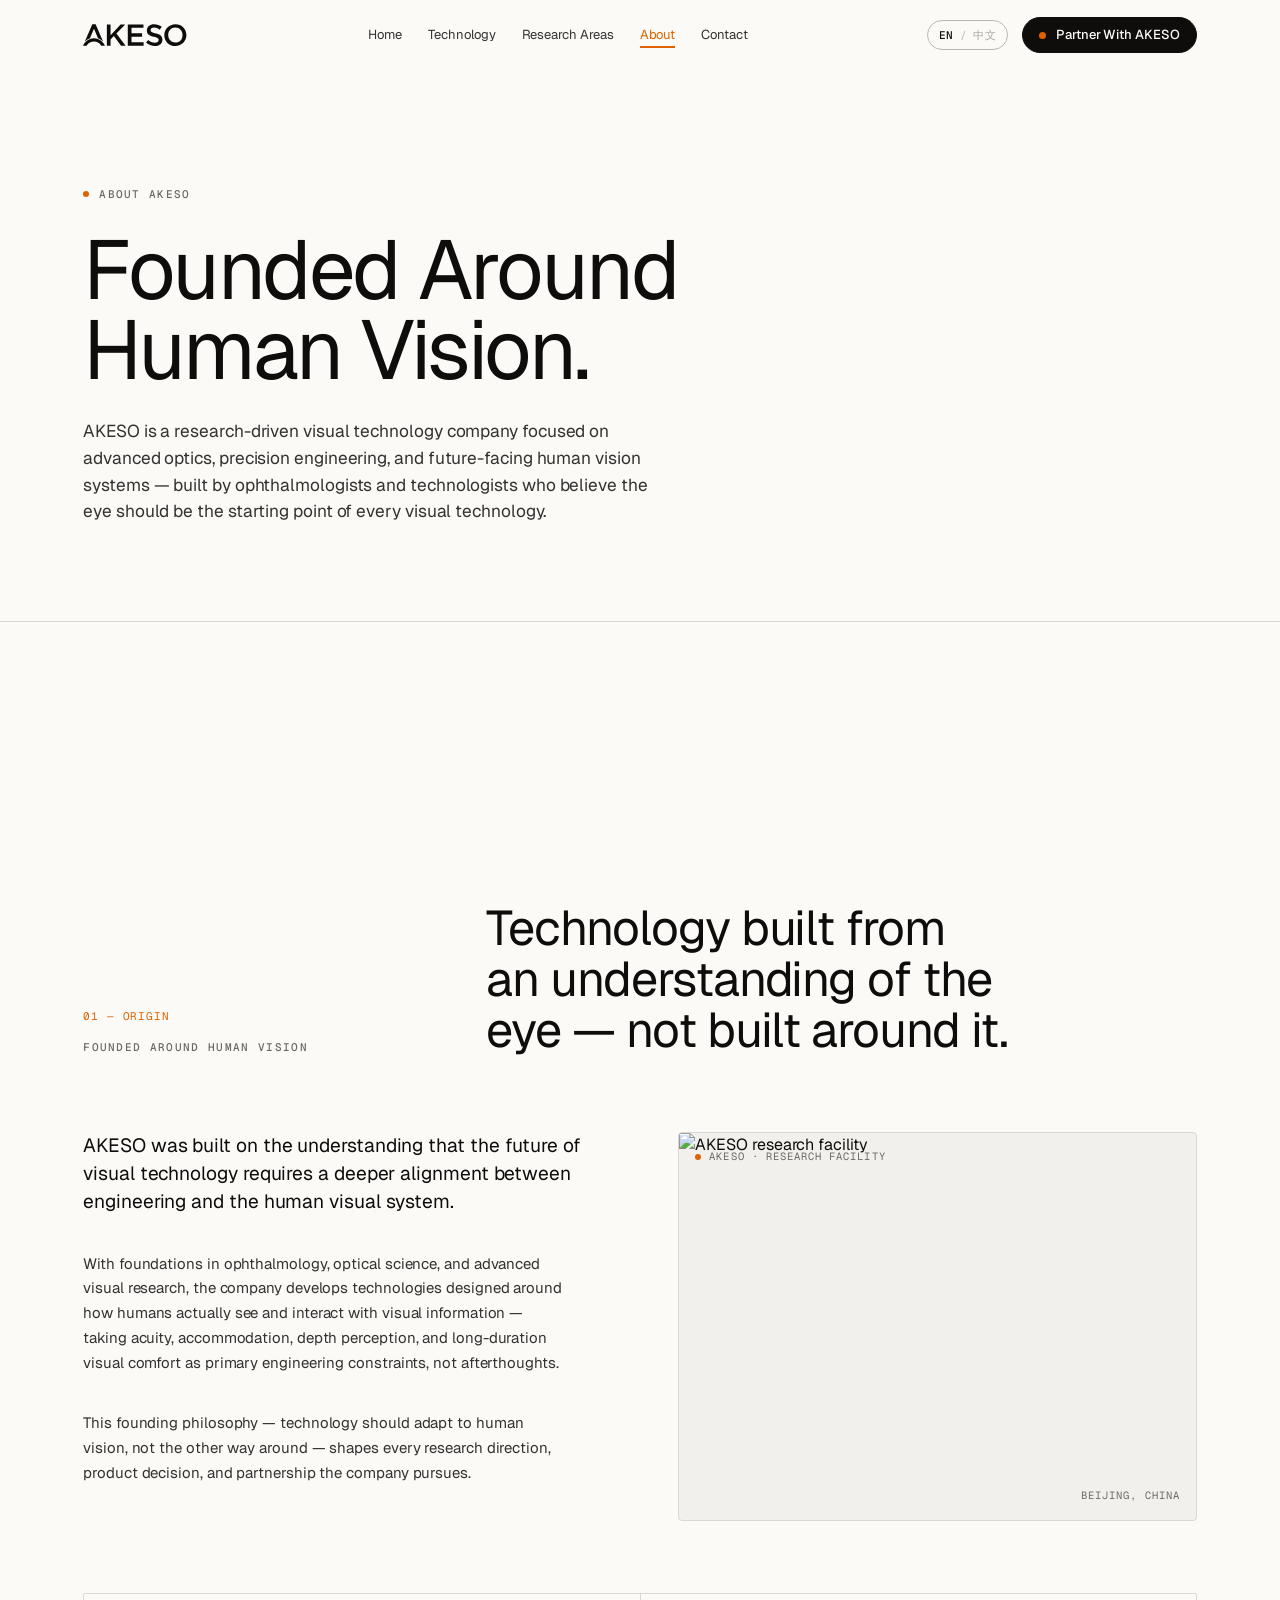
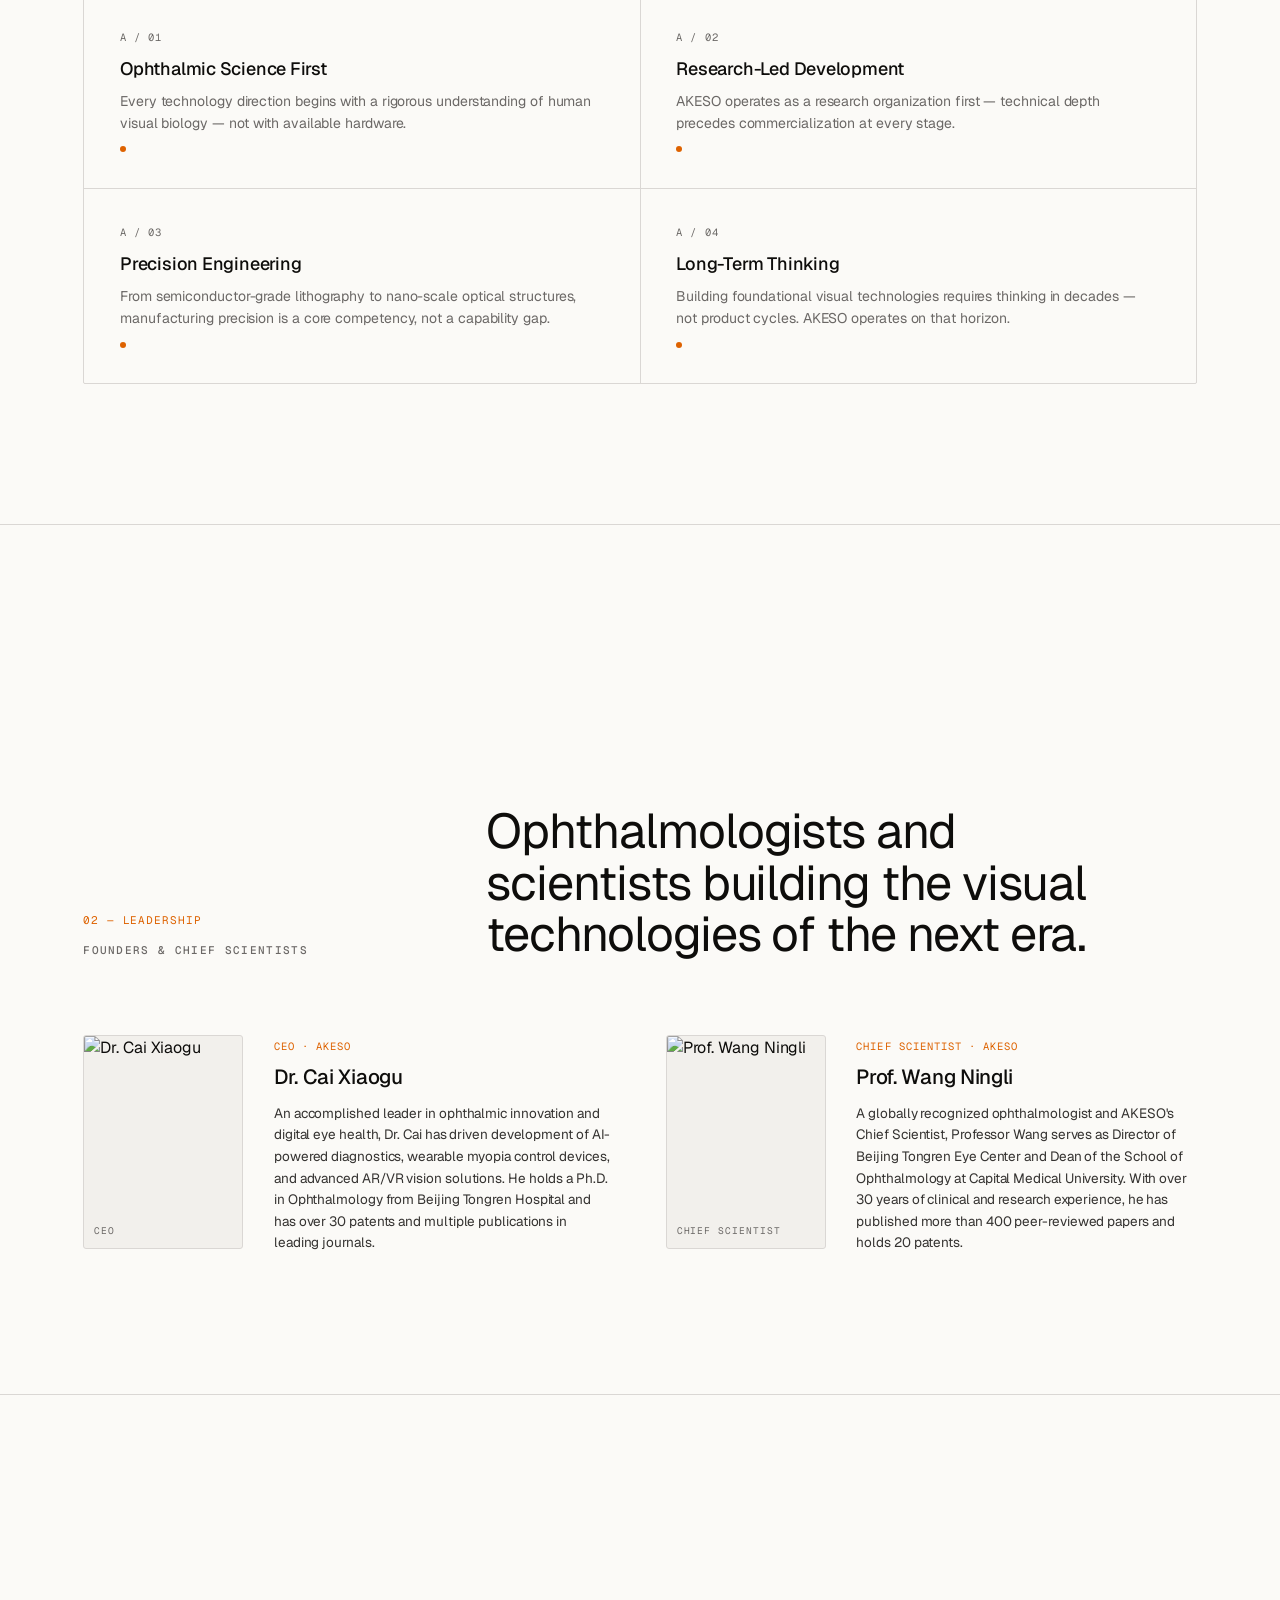
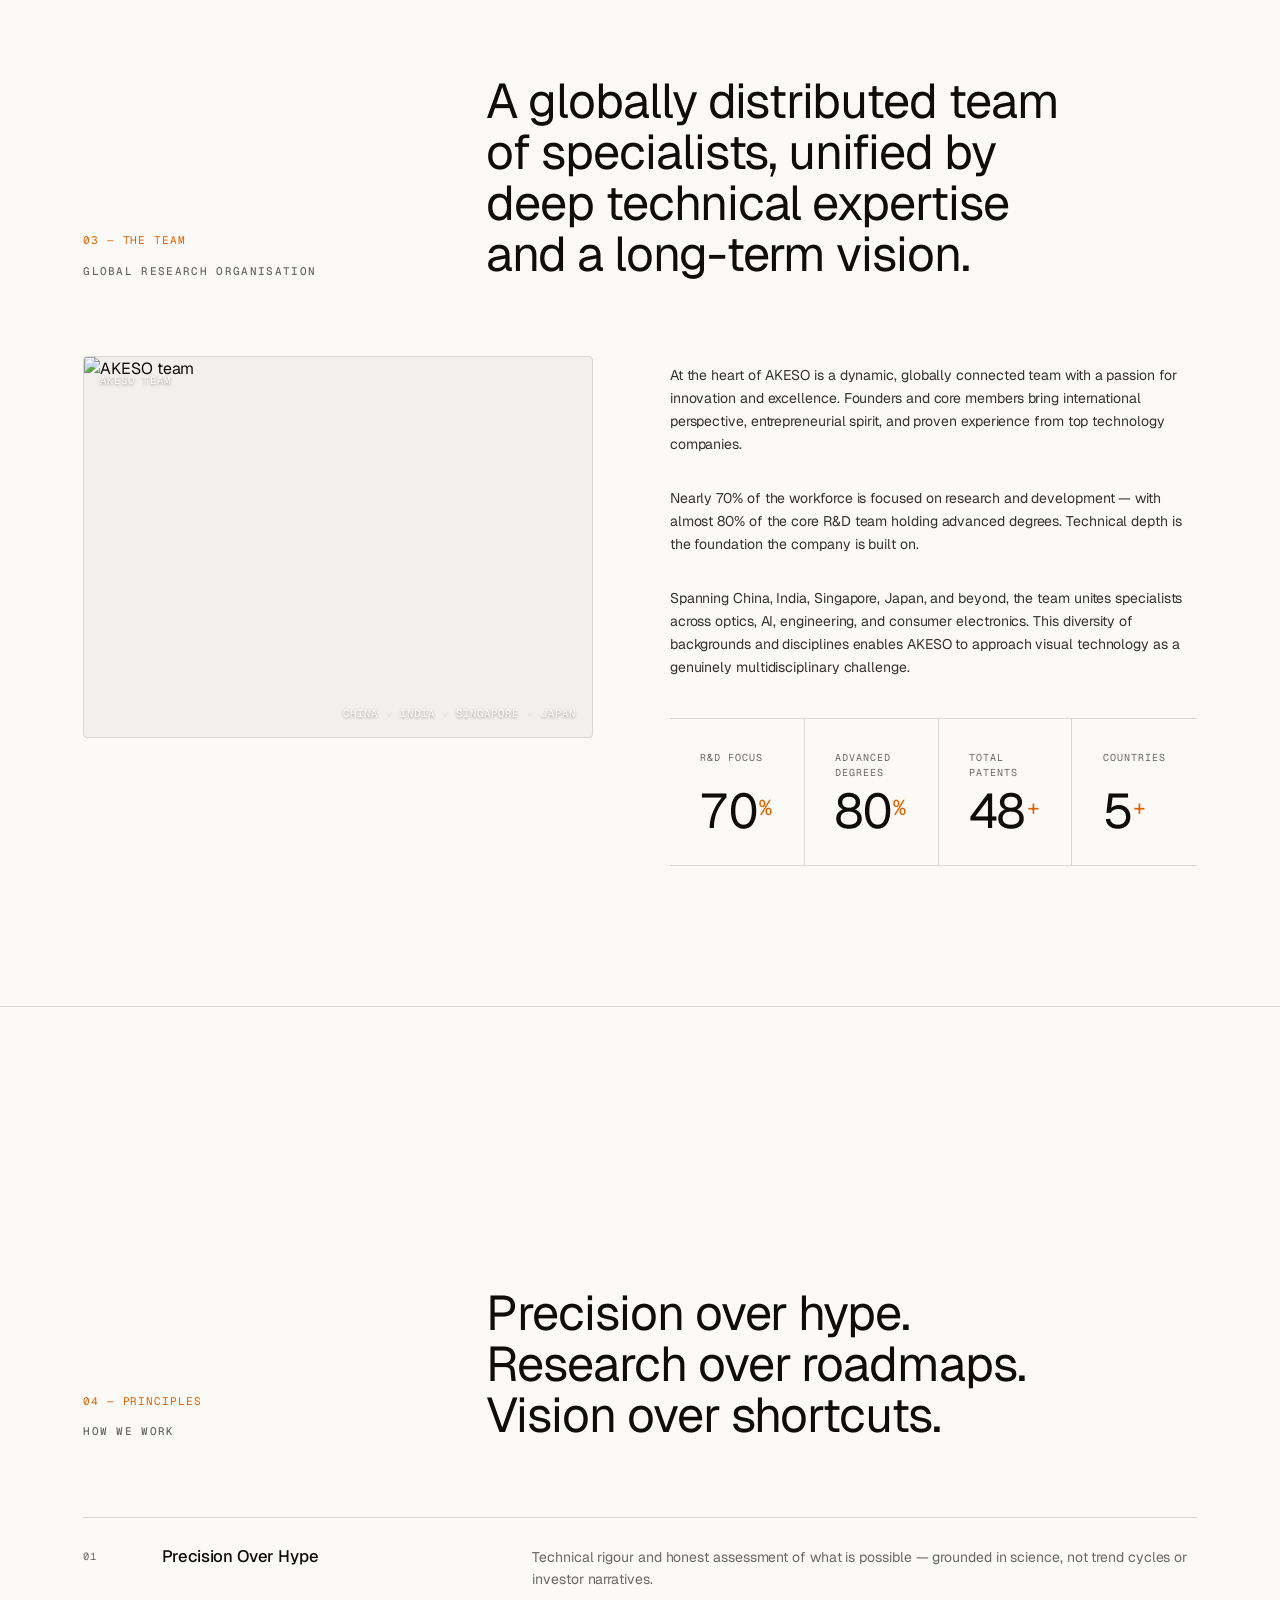
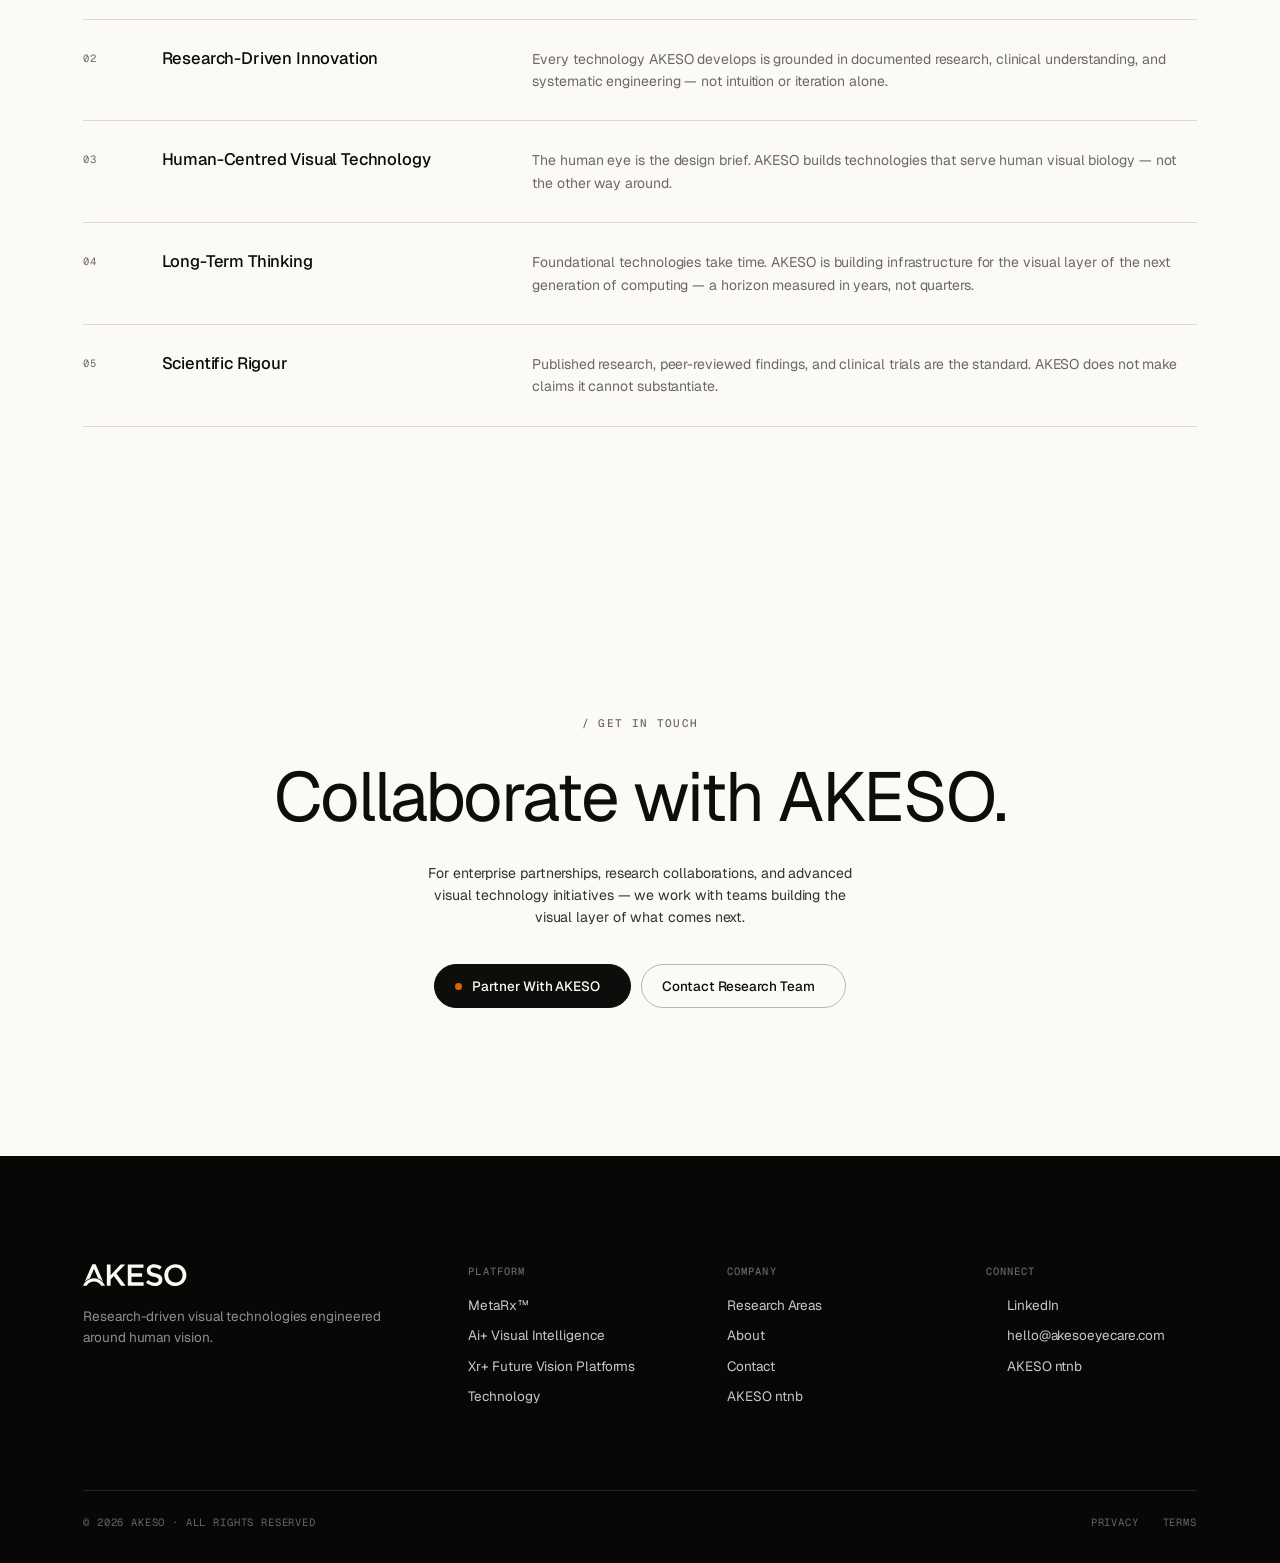
==== commit 27b9027a: "Update about.html" ====
--- a/akeso_build/about.html
+++ b/akeso_build/about.html
@@ -505,12 +505,12 @@
       <li><a href="research.html" data-i18n="foot.l_research">Research Areas</a></li>
       <li><a href="about.html" data-i18n="foot.l_about">About</a></li>
       <li><a href="contact.html" data-i18n="foot.l_contact">Contact</a></li>
-      <li><a href="contact.html" data-i18n="foot.l_partnerships">Partnerships</a></li>
+      <li><a href="index.html#ntnb" data-i18n="foot.l_ntnb">AKESO ntnb</a></li>
     </ul></div>
     <div class="foot-col"><h5 data-i18n="foot.col3">Connect</h5><ul>
-      <li><a href="#" data-i18n="foot.l_linkedin">LinkedIn</a></li>
-      <li><a href="mailto:hello@akesoeyecare.com">hello@akesoeyecare.com</a></li>
-      <li><a href="#" data-i18n="foot.l_press">Press</a></li>
+      <li><a href="#" style="display:flex;align-items:center;gap:8px"><i data-lucide="linkedin" style="width:13px;height:13px;flex-shrink:0;color:var(--accent)"></i><span data-i18n="foot.l_linkedin">LinkedIn</span></a></li>
+      <li><a href="mailto:hello@akesoeyecare.com" style="display:flex;align-items:center;gap:8px"><i data-lucide="mail" style="width:13px;height:13px;flex-shrink:0"></i>hello@akesoeyecare.com</a></li>
+      <li><a href="https://ntnb-web.vercel.app" target="_blank" rel="noopener" style="display:flex;align-items:center;gap:8px"><i data-lucide="flask-conical" style="width:13px;height:13px;flex-shrink:0"></i>AKESO ntnb</a></li>
     </ul></div>
   </div>
   <div class="foot-bottom">
--- a/akeso_build/styles.css
+++ b/akeso_build/styles.css
@@ -1,151 +1,139 @@
 /* ══════════════════════════════════════════════════════════════
-   AKESO — Design System
-   Warm-white surface · Near-black ink · Orange accent
+   AKESO — Design System v3 (clean rebuild)
    ══════════════════════════════════════════════════════════════ */
 
 /* ── TOKENS ─────────────────────────────────────────────────── */
 :root {
-  --ink:           oklch(0.16 0.004 70);
-  --ink-2:         oklch(0.32 0.005 70);
-  --ink-3:         oklch(0.52 0.005 70);
-  --ink-4:         oklch(0.72 0.005 70);
-  --surface:       oklch(0.985 0.004 80);
-  --surface-2:     oklch(0.955 0.006 75);
-  --surface-3:     oklch(0.925 0.008 70);
-  --rule:          oklch(0.88 0.005 70);
-  --rule-strong:   oklch(0.78 0.005 70);
-  --black:         oklch(0.13 0.004 70);
-  --black-2:       oklch(0.19 0.004 70);
-  --accent-h: 50;
-  --accent-c: 0.18;
-  --accent-l: 0.64;
-  --accent:      oklch(var(--accent-l) var(--accent-c) var(--accent-h));
-  --accent-soft: oklch(var(--accent-l) var(--accent-c) var(--accent-h) / 0.12);
+  --ink:      oklch(0.16 0.004 70);
+  --ink-2:    oklch(0.32 0.005 70);
+  --ink-3:    oklch(0.52 0.005 70);
+  --ink-4:    oklch(0.72 0.005 70);
+  --surface:  oklch(0.985 0.004 80);
+  --surface-2:oklch(0.955 0.006 75);
+  --surface-3:oklch(0.925 0.008 70);
+  --rule:     oklch(0.88 0.005 70);
+  --rule-strong:oklch(0.78 0.005 70);
+  --black:    oklch(0.13 0.004 70);
+  --accent-h:50; --accent-c:0.18; --accent-l:0.64;
+  --accent:   oklch(var(--accent-l) var(--accent-c) var(--accent-h));
   --accent-glow: oklch(var(--accent-l) var(--accent-c) var(--accent-h) / 0.22);
-  --pad-x: clamp(32px, 8vw, 120px);
-  --pad-y: clamp(80px, 12vw, 144px);
+  /* Single consistent side margin used everywhere */
+  --pad-x: clamp(36px, 6.5vw, 96px);
+  --pad-y: clamp(80px, 11vw, 140px);
   --gutter: clamp(20px, 4vw, 48px);
-  --font: "Geist", "Inter", ui-sans-serif, system-ui, -apple-system, "Helvetica Neue", Arial, "Noto Sans SC", "PingFang SC", "Hiragino Sans GB", "Microsoft YaHei", sans-serif;
-  --mono: "Geist Mono", "JetBrains Mono", ui-monospace, SFMono-Regular, Menlo, "Noto Sans Mono CJK SC", monospace;
+  --font: "Geist","Inter",ui-sans-serif,system-ui,-apple-system,"Helvetica Neue",Arial,"Noto Sans SC","PingFang SC",sans-serif;
+  --mono: "Geist Mono","JetBrains Mono",ui-monospace,SFMono-Regular,Menlo,monospace;
 }
-
-/* ── CJK ────────────────────────────────────────────────────── */
-html[lang^="zh"] { --font: "Noto Sans SC","PingFang SC","Hiragino Sans GB","Microsoft YaHei","Geist",ui-sans-serif,system-ui,sans-serif; }
-html[lang^="zh"] body { letter-spacing: 0; }
-html[lang^="zh"] .h2,html[lang^="zh"] h1,html[lang^="zh"] h2 { letter-spacing: -0.01em; }
-html[lang^="zh"] .hero h1 { font-size: clamp(36px,5.2vw,72px); line-height: 1.06; }
-html[lang^="zh"] .h2 { font-size: clamp(24px,3.2vw,44px); }
-html[lang^="zh"] .future h2 { font-size: clamp(28px,4vw,56px); line-height: 1.08; }
-html[lang^="zh"] .final-cta h2 { font-size: clamp(30px,4.4vw,60px); }
-html[lang^="zh"] .em { font-style: normal; font-weight: 600; }
-
-/* ── RESET ──────────────────────────────────────────────────── */
-*,*::before,*::after { box-sizing: border-box; }
-html,body { margin: 0; padding: 0; }
-html { background: var(--surface); }
-body { color: var(--ink); background: var(--surface); font-family: var(--font); font-feature-settings: "ss01","ss02","cv11"; font-synthesis: none; -webkit-font-smoothing: antialiased; -moz-osx-font-smoothing: grayscale; text-rendering: optimizeLegibility; line-height: 1.5; letter-spacing: -0.005em; overflow-x: hidden; }
-img { max-width: 100%; display: block; }
-a { color: inherit; text-decoration: none; }
-button { font: inherit; color: inherit; background: none; border: 0; padding: 0; cursor: pointer; }
-main { padding-top: 60px; }
-
-/* ── KEYFRAMES ──────────────────────────────────────────────── */
+html[lang^="zh"] { --font:"Noto Sans SC","PingFang SC","Hiragino Sans GB","Microsoft YaHei","Geist",ui-sans-serif,sans-serif; }
+html[lang^="zh"] body { letter-spacing:0; }
+html[lang^="zh"] .h2,html[lang^="zh"] h1,html[lang^="zh"] h2 { letter-spacing:-0.01em; }
+html[lang^="zh"] .hero h1 { font-size:clamp(34px,5vw,68px); line-height:1.06; }
+html[lang^="zh"] .h2 { font-size:clamp(22px,3vw,42px); }
+html[lang^="zh"] .future h2 { font-size:clamp(28px,4vw,56px); line-height:1.08; }
+html[lang^="zh"] .final-cta h2 { font-size:clamp(28px,4.4vw,60px); }
+html[lang^="zh"] .em { font-style:normal; font-weight:600; }
+
+/* ── RESET ── */
+*,*::before,*::after { box-sizing:border-box; }
+html,body { margin:0; padding:0; }
+html { background:var(--surface); }
+body { color:var(--ink); background:var(--surface); font-family:var(--font); -webkit-font-smoothing:antialiased; -moz-osx-font-smoothing:grayscale; text-rendering:optimizeLegibility; line-height:1.5; letter-spacing:-0.005em; overflow-x:hidden; }
+img { max-width:100%; display:block; }
+a { color:inherit; text-decoration:none; }
+button { font:inherit; color:inherit; background:none; border:0; padding:0; cursor:pointer; }
+main { padding-top:60px; }
+
+/* ── KEYFRAMES ── */
 @keyframes pulse { 0%,100%{opacity:1} 50%{opacity:0.3} }
-@keyframes wordReveal { from{transform:translateY(110%)} to{transform:translateY(0)} }
-
-/* ── SCROLL REVEAL ──────────────────────────────────────────── */
-/* Visible by default — JS progressive enhancement */
-.reveal,.reveal-stagger>* { opacity:1; transform:none; }
-.reveal-fade { opacity:1; }
-
-html.js-ready .reveal,
-html.js-ready .reveal-stagger>* { opacity:0; transform:translateY(22px); transition:opacity 0.65s ease,transform 0.65s ease; }
-html.js-ready .reveal-fade { opacity:0; transition:opacity 0.9s ease; }
-html.js-ready .reveal.in,
-html.js-ready .reveal-stagger.in>*,
-html.js-ready .reveal-fade.in { opacity:1; transform:none; }
-html.js-ready .reveal-stagger.in>*:nth-child(1){transition-delay:0.05s}
-html.js-ready .reveal-stagger.in>*:nth-child(2){transition-delay:0.12s}
-html.js-ready .reveal-stagger.in>*:nth-child(3){transition-delay:0.19s}
-html.js-ready .reveal-stagger.in>*:nth-child(4){transition-delay:0.26s}
-html.js-ready .reveal-stagger.in>*:nth-child(5){transition-delay:0.33s}
-html.js-ready .reveal-stagger.in>*:nth-child(6){transition-delay:0.40s}
-
-/* ── LUCIDE ICONS ───────────────────────────────────────────── */
+
+/* ── SCROLL REVEAL ── */
+/* Elements start hidden, JS adds .in when scrolled into view */
+.reveal, .reveal-stagger > * {
+  opacity: 0;
+  transform: translateY(22px);
+  transition: opacity 0.65s ease, transform 0.65s ease;
+}
+.reveal-fade { opacity:0; transition:opacity 0.85s ease; }
+.reveal.in, .reveal-stagger.in > *, .reveal-fade.in { opacity:1 !important; transform:none !important; }
+.reveal-stagger.in > *:nth-child(1) { transition-delay:0.06s; }
+.reveal-stagger.in > *:nth-child(2) { transition-delay:0.13s; }
+.reveal-stagger.in > *:nth-child(3) { transition-delay:0.20s; }
+.reveal-stagger.in > *:nth-child(4) { transition-delay:0.27s; }
+.reveal-stagger.in > *:nth-child(5) { transition-delay:0.34s; }
+.reveal-stagger.in > *:nth-child(6) { transition-delay:0.41s; }
+@media (scripting:none) { .reveal,.reveal-stagger>*,.reveal-fade { opacity:1; transform:none; } }
+
+/* ── LUCIDE ICONS ── */
 .icon-xs { width:13px; height:13px; flex-shrink:0; }
 .icon-sm { width:15px; height:15px; flex-shrink:0; }
-.icon-md { width:18px; height:18px; flex-shrink:0; }
 [data-lucide] { display:inline-block; vertical-align:middle; stroke:currentColor; stroke-width:1.5; stroke-linecap:round; stroke-linejoin:round; fill:none; }
 
-/* ── TYPE ───────────────────────────────────────────────────── */
+/* ── TYPE ATOMS ── */
 .eyebrow { font-family:var(--mono); font-size:11px; letter-spacing:0.12em; text-transform:uppercase; color:var(--ink-3); display:inline-flex; align-items:center; gap:10px; font-weight:500; }
 .eyebrow::before { content:""; width:6px; height:6px; background:var(--accent); border-radius:50%; flex-shrink:0; }
 .eyebrow.no-dot::before { display:none; }
-.section-index { font-family:var(--mono); font-size:11px; letter-spacing:0.08em; color:var(--accent)!important; text-transform:uppercase; display:block; }
-.h2 { font-size:clamp(28px,4vw,54px); line-height:1.04; letter-spacing:-0.022em; font-weight:400; margin:0; text-wrap:balance; }
-.lede { font-size:clamp(17px,1.35vw,21px); line-height:1.5; letter-spacing:-0.005em; color:var(--ink-2); max-width:56ch; text-wrap:pretty; }
-.body { font-size:16px; line-height:1.6; color:var(--ink-2); text-wrap:pretty; }
+.section-index { font-family:var(--mono); font-size:11px; letter-spacing:0.08em; color:var(--accent) !important; text-transform:uppercase; display:block; }
+.h2 { font-size:clamp(26px,3.8vw,52px); line-height:1.05; letter-spacing:-0.022em; font-weight:400; margin:0; text-wrap:balance; }
+.lede { font-size:clamp(16px,1.3vw,20px); line-height:1.5; color:var(--ink-2); max-width:56ch; }
+.body { font-size:16px; line-height:1.6; color:var(--ink-2); }
 .mono { font-family:var(--mono); }
 
-/* ── BUTTONS ────────────────────────────────────────────────── */
-.btn { display:inline-flex; align-items:center; gap:10px; height:44px; padding:0 20px; border-radius:999px; font-family:var(--font); font-size:13.5px; font-weight:500; letter-spacing:-0.005em; line-height:1; white-space:nowrap; cursor:pointer; transition:background 200ms ease,color 200ms ease,border-color 200ms ease,box-shadow 200ms ease,transform 150ms ease; }
+/* ── BUTTONS ── */
+.btn { display:inline-flex; align-items:center; gap:10px; height:44px; padding:0 20px; border-radius:999px; font-family:var(--font); font-size:13.5px; font-weight:500; letter-spacing:-0.005em; white-space:nowrap; cursor:pointer; transition:background 200ms,color 200ms,border-color 200ms,box-shadow 200ms,transform 150ms; }
 .btn-primary { background:var(--ink); color:var(--surface); border:1px solid var(--ink); }
-.btn-primary .dot { width:7px; height:7px; border-radius:50%; background:var(--accent); display:inline-block; flex-shrink:0; }
+.btn-primary .dot { width:7px; height:7px; border-radius:50%; background:var(--accent); flex-shrink:0; }
 .btn-primary:hover { background:var(--black); box-shadow:0 0 0 3px var(--accent-glow); transform:translateY(-1px); }
 .btn-ghost { background:transparent; color:var(--ink); border:1px solid var(--rule-strong); }
 .btn-ghost:hover { border-color:var(--ink); transform:translateY(-1px); }
-.btn [data-lucide] { transition:transform 200ms ease; }
+.btn [data-lucide] { transition:transform 200ms; }
 .btn:hover [data-lucide] { transform:translateX(2px); }
-.btn-wghost { background:transparent; color:white; border:1px solid rgba(255,255,255,0.22); font-family:var(--font); font-size:13px; font-weight:500; letter-spacing:-0.005em; padding:0 18px; height:44px; border-radius:999px; cursor:pointer; text-decoration:none; display:inline-flex; align-items:center; gap:8px; transition:border-color 0.2s,background 0.2s,transform 0.15s; }
+.btn-wghost { background:transparent; color:white; border:1px solid rgba(255,255,255,0.22); font-family:var(--font); font-size:13px; font-weight:500; padding:0 18px; height:44px; border-radius:999px; cursor:pointer; text-decoration:none; display:inline-flex; align-items:center; gap:8px; transition:border-color 0.2s,background 0.2s,transform 0.15s; }
 .btn-wghost:hover { border-color:rgba(255,255,255,0.55); background:rgba(255,255,255,0.04); transform:translateY(-1px); }
-.btn-wghost [data-lucide] { transition:transform 200ms ease; }
-.btn-wghost:hover [data-lucide] { transform:translate(1px,-1px); }
-
-/* ── LAYOUT ─────────────────────────────────────────────────── */
+
+/* ── LAYOUT ── */
 .shell { padding-left:var(--pad-x); padding-right:var(--pad-x); }
 .section { padding-top:var(--pad-y); padding-bottom:var(--pad-y); border-top:1px solid var(--rule); }
 .section.no-rule { border-top:0; }
-.section-head { display:grid; grid-template-columns:1fr 2fr; gap:var(--gutter); align-items:end; padding-bottom:clamp(44px,6.5vw,80px); }
+.section-head { display:grid; grid-template-columns:1fr 2fr; gap:var(--gutter); align-items:end; padding-bottom:clamp(40px,6vw,80px); }
 .section-head .meta { display:flex; flex-direction:column; gap:14px; }
 
-/* ── NAV ────────────────────────────────────────────────────── */
-.nav { position:fixed; inset:0 0 auto 0; z-index:100; display:flex; align-items:center; justify-content:space-between; padding:17px var(--pad-x); transition:background 240ms ease,border-color 240ms ease,backdrop-filter 240ms ease; border-bottom:1px solid transparent; }
+/* ── NAV ── */
+.nav { position:fixed; inset:0 0 auto 0; z-index:100; display:flex; align-items:center; justify-content:space-between; padding:17px var(--pad-x); transition:background 240ms,border-color 240ms; border-bottom:1px solid transparent; }
 .nav.solid { background:color-mix(in oklab,var(--surface) 88%,transparent); backdrop-filter:saturate(160%) blur(14px); -webkit-backdrop-filter:saturate(160%) blur(14px); border-bottom-color:var(--rule); }
 .nav-logo { height:22px; display:block; }
 .nav-logo svg { height:100%; width:auto; }
 .nav-logo svg path { fill:var(--ink); }
 .nav-links { display:flex; gap:26px; align-items:center; }
-.nav-links a { font-size:13px; color:var(--ink-2); letter-spacing:-0.005em; transition:color 200ms ease; position:relative; white-space:nowrap; }
-.nav-links a::after { content:''; position:absolute; bottom:-3px; left:0; width:0; height:1.5px; background:var(--accent); transition:width 0.22s ease; }
+.nav-links a { font-size:13px; color:var(--ink-2); letter-spacing:-0.005em; transition:color 200ms; position:relative; white-space:nowrap; }
+.nav-links a::after { content:''; position:absolute; bottom:-3px; left:0; width:0; height:1.5px; background:var(--accent); transition:width 0.22s; }
 .nav-links a:hover { color:var(--ink); }
 .nav-links a:hover::after { width:100%; }
 .nav-links a.active { color:var(--accent); }
 .nav-links a.active::after { width:100%; }
 .nav-right { display:flex; align-items:center; gap:14px; }
 .nav-cta { height:36px; padding:0 16px; font-size:13px; }
-.lang-toggle { display:inline-flex; align-items:center; gap:6px; height:30px; padding:0 11px; border-radius:999px; font-family:var(--mono); font-size:11px; letter-spacing:0.04em; background:transparent; border:1px solid var(--rule-strong); color:var(--ink-3); transition:border-color 200ms ease,color 200ms ease; cursor:pointer; }
+.lang-toggle { display:inline-flex; align-items:center; gap:6px; height:30px; padding:0 11px; border-radius:999px; font-family:var(--mono); font-size:11px; letter-spacing:0.04em; background:transparent; border:1px solid var(--rule-strong); color:var(--ink-3); transition:border-color 200ms,color 200ms; cursor:pointer; }
 .lang-toggle:hover { border-color:var(--ink); color:var(--ink); }
-.lang-toggle .seg { transition:color 200ms ease; line-height:1; }
+.lang-toggle .seg { line-height:1; }
 .lang-toggle .seg.on { color:var(--ink); font-weight:500; }
 .lang-toggle .seg:not(.on) { color:var(--ink-4); }
 .lang-toggle .seg-sep { color:var(--ink-4); font-weight:300; line-height:1; }
 
-/* ── HERO ───────────────────────────────────────────────────── */
-.hero { padding-top:60px; padding-bottom:0; border-top:0; display:grid; grid-template-columns:52% 48%; align-items:stretch; min-height:80vh; }
-.hero-left { display:flex; flex-direction:column; justify-content:space-between; gap:36px; padding:clamp(44px,6vw,68px) clamp(28px,4vw,56px) clamp(44px,6vw,68px) var(--pad-x); }
+/* ── HERO ── */
+.hero { padding-top:60px; padding-bottom:0; border-top:0; display:grid; grid-template-columns:52% 48%; align-items:stretch; min-height:78vh; }
+/* hero-left uses same pad-x as everything else — consistent margins */
+.hero-left { display:flex; flex-direction:column; justify-content:space-between; gap:36px; padding:clamp(40px,5.5vw,64px) 0; }
 .hero-eyebrow { display:flex; gap:14px; align-items:center; font-family:var(--mono); font-size:11px; letter-spacing:0.12em; text-transform:uppercase; color:var(--ink-3); }
-.hero-eyebrow .tick { width:26px; height:1px; background:var(--ink-4); display:inline-block; flex-shrink:0; }
-.hero h1 { font-size:clamp(34px,4.8vw,64px); line-height:1.0; letter-spacing:-0.03em; font-weight:400; margin:0; }
+.hero-eyebrow .tick { width:26px; height:1px; background:var(--ink-4); flex-shrink:0; }
+.hero h1 { font-size:clamp(36px,5vw,72px); line-height:1.0; letter-spacing:-0.03em; font-weight:400; margin:0; }
 .hero h1 .em { font-style:italic; font-weight:400; }
-.hero h1 .word { display:inline-block; overflow:hidden; vertical-align:bottom; }
-.hero h1 .word .inner { display:inline-block; transform:translateY(110%); animation:wordReveal 0.7s cubic-bezier(0.22,1,0.36,1) forwards; }
-.hero-support { font-size:clamp(13px,0.95vw,15px); line-height:1.58; color:var(--ink-2); max-width:48ch; margin:0; }
+.hero-support { font-size:clamp(14px,1.05vw,16px); line-height:1.6; color:var(--ink-2); max-width:48ch; margin:0; }
 .hero-actions { display:flex; gap:10px; align-items:center; flex-wrap:wrap; }
 .hero-bottom { display:grid; grid-template-columns:repeat(3,1fr); gap:16px; padding-top:22px; border-top:1px solid var(--rule); }
 .hero-bottom .item { display:flex; flex-direction:column; gap:5px; }
 .hero-bottom .k { font-family:var(--mono); font-size:10px; letter-spacing:0.1em; color:var(--ink-3); text-transform:uppercase; }
 .hero-bottom .v { font-size:13px; color:var(--ink); letter-spacing:-0.005em; line-height:1.3; }
-/* Hero right */
+/* Hero right — photo panel */
 .hero-right { position:relative; background:var(--black); overflow:hidden; isolation:isolate; }
 .hero-photo { position:absolute; inset:0; width:100%; height:100%; object-fit:cover; object-position:center 45%; display:block; opacity:0.7; transition:transform 8s ease-out; }
 .hero-right:hover .hero-photo { transform:scale(1.03); }
@@ -153,15 +141,12 @@
 .hero-right::after { content:''; position:absolute; inset:0; background:linear-gradient(90deg,oklch(0.6 0.18 45/0.08) 0%,transparent 35%); z-index:2; pointer-events:none; }
 .hero-right .corner { position:absolute; font-family:var(--mono); font-size:10px; letter-spacing:0.1em; color:rgba(255,255,255,0.45); text-transform:uppercase; z-index:5; }
 .hero-right .corner.tl { top:18px; left:18px; display:flex; gap:8px; align-items:center; }
-.hero-right .corner.tl::before { content:""; width:6px; height:6px; background:var(--accent); border-radius:50%; animation:pulse 2.4s ease-in-out infinite; flex-shrink:0; }
-.hero-right .corner.tr { top:18px; right:18px; }
-.hero-right .corner.bl { bottom:18px; left:18px; max-width:60%; line-height:1.4; }
+.hero-right .corner.tl::before { content:""; width:6px; height:6px; background:var(--accent); border-radius:50%; animation:pulse 2.4s ease-in-out infinite; }
 .hero-right .corner.br { bottom:18px; right:18px; }
-.hero-right svg.viz { width:100%; height:100%; display:block; position:absolute; inset:0; }
 #hero-reticle { position:absolute; top:50%; left:50%; transform:translate(-50%,-50%); width:min(240px,38%); height:min(240px,38%); z-index:4; pointer-events:none; }
 #hero-reticle svg { width:100%; height:100%; }
 
-/* ── IMAGE STRIP ────────────────────────────────────────────── */
+/* ── IMAGE STRIP ── */
 .img-strip { display:grid; grid-template-columns:1.2fr 0.8fr 1fr; gap:2px; height:clamp(200px,26vw,360px); border-top:1px solid var(--rule); }
 .img-strip-item { position:relative; overflow:hidden; background:var(--surface-2); }
 .img-strip-item img { width:100%; height:100%; object-fit:cover; display:block; transition:transform 0.7s cubic-bezier(0.22,1,0.36,1); }
@@ -169,11 +154,11 @@
 .img-strip-item .strip-label { position:absolute; bottom:12px; left:14px; font-family:var(--mono); font-size:9.5px; letter-spacing:0.1em; text-transform:uppercase; color:rgba(255,255,255,0.6); pointer-events:none; z-index:2; }
 .img-strip-item::after { content:''; position:absolute; inset:0; background:linear-gradient(to top,rgba(0,0,0,0.32) 0%,transparent 50%); pointer-events:none; }
 
-/* ── PLATFORM CARDS ─────────────────────────────────────────── */
+/* ── PLATFORM CARDS ── */
 .cards-3 { display:grid; grid-template-columns:repeat(3,1fr); gap:1px; background:var(--rule); border-top:1px solid var(--rule); border-bottom:1px solid var(--rule); }
-.card { background:var(--surface); padding:clamp(26px,3vw,42px) clamp(26px,3vw,38px) clamp(32px,4vw,52px); display:flex; flex-direction:column; gap:clamp(28px,4vw,48px); position:relative; transition:background 240ms ease; cursor:default; overflow:hidden; }
+.card { background:var(--surface); padding:clamp(26px,3vw,42px) clamp(26px,3vw,38px) clamp(32px,4vw,52px); display:flex; flex-direction:column; gap:clamp(28px,4vw,48px); position:relative; transition:background 240ms; cursor:default; overflow:hidden; }
 .card:hover { background:var(--surface-2); }
-.card::before { content:''; position:absolute; top:0; left:0; right:0; height:2px; background:var(--accent); transform:scaleX(0); transform-origin:left; transition:transform 0.32s ease; }
+.card::before { content:''; position:absolute; top:0; left:0; right:0; height:2px; background:var(--accent); transform:scaleX(0); transform-origin:left; transition:transform 0.32s; }
 .card:hover::before { transform:scaleX(1); }
 .card .card-head { display:flex; justify-content:space-between; align-items:flex-start; gap:12px; }
 .card .card-glyph { width:100%; aspect-ratio:4/3; background:var(--surface-2); border:1px solid var(--rule); border-radius:2px; position:relative; overflow:hidden; }
@@ -187,12 +172,12 @@
 .card-list li::before { display:none; }
 .card-num { font-family:var(--mono); font-size:11px; letter-spacing:0.08em; color:var(--ink-3); }
 
-/* ── PARALLAX DARK SECTION ──────────────────────────────────── */
+/* ── PARALLAX DARK SECTION ── */
 .parallax-section { position:relative; overflow:hidden; background:var(--black); color:white; padding:clamp(80px,12vw,140px) var(--pad-x); }
 .parallax-bg { position:absolute; inset:-20% 0; width:100%; height:140%; object-fit:cover; object-position:center 40%; opacity:0.25; will-change:transform; }
 .parallax-grid { position:absolute; inset:0; background:repeating-linear-gradient(0deg,transparent,transparent 79px,rgba(255,255,255,0.02) 80px),repeating-linear-gradient(90deg,transparent,transparent 79px,rgba(255,255,255,0.02) 80px); pointer-events:none; z-index:1; }
 .parallax-content { position:relative; z-index:2; display:grid; grid-template-columns:1fr 1fr; gap:clamp(44px,7vw,92px); align-items:center; }
-.parallax-section .section-index { color:rgba(255,255,255,0.35)!important; }
+.parallax-section .section-index { color:rgba(255,255,255,0.35) !important; }
 .parallax-section h2 { font-size:clamp(26px,3.8vw,52px); font-weight:400; letter-spacing:-0.024em; line-height:1.04; color:white; margin:0 0 26px; }
 .parallax-section p { font-size:clamp(13px,1vw,15px); line-height:1.7; color:rgba(255,255,255,0.58); margin:0 0 14px; max-width:46ch; }
 .parallax-section .tag { font-family:var(--mono); font-size:10px; letter-spacing:0.14em; text-transform:uppercase; color:var(--accent); margin-bottom:14px; display:flex; align-items:center; gap:10px; }
@@ -204,36 +189,36 @@
 .process-step .s-lbl { font-size:13.5px; color:rgba(255,255,255,0.72); letter-spacing:-0.005em; }
 .process-step .s-status { font-family:var(--mono); font-size:10px; color:var(--accent); letter-spacing:0.08em; text-transform:uppercase; }
 
-/* ── RESEARCH GRID ──────────────────────────────────────────── */
+/* ── RESEARCH GRID ── */
 .research-grid { display:grid; grid-template-columns:repeat(3,1fr); gap:1px; background:var(--rule); border-top:1px solid var(--rule); border-bottom:1px solid var(--rule); }
-.research-cell { background:var(--surface); padding:clamp(24px,2.4vw,36px); min-height:220px; display:flex; flex-direction:column; gap:14px; position:relative; transition:background 220ms ease,transform 220ms ease,box-shadow 220ms ease; }
+.research-cell { background:var(--surface); padding:clamp(24px,2.4vw,36px); min-height:220px; display:flex; flex-direction:column; gap:14px; position:relative; transition:background 220ms,transform 220ms,box-shadow 220ms; }
 .research-cell:hover { background:var(--surface-2); transform:translateY(-2px); box-shadow:0 4px 20px rgba(0,0,0,0.05); z-index:1; }
-.research-cell .num { font-family:var(--mono); font-size:10.5px; letter-spacing:0.1em; color:var(--ink-3); display:flex; justify-content:space-between; }
+.research-cell .num { font-family:var(--mono); font-size:10.5px; letter-spacing:0.1em; color:var(--ink-3); display:flex; justify-content:space-between; align-items:center; }
 .research-cell .num .tag { color:var(--ink-3); }
 .research-cell h4 { margin:0; font-size:clamp(17px,1.5vw,21px); font-weight:500; letter-spacing:-0.012em; line-height:1.15; margin-top:auto; }
 .research-cell p { margin:0; font-size:13.5px; line-height:1.55; color:var(--ink-3); }
-.research-cell [data-lucide] { color:var(--accent); margin-left:auto; margin-top:-18px; display:block; transition:transform 200ms ease; }
+.research-cell [data-lucide] { color:var(--accent); margin-left:auto; margin-top:-18px; display:block; transition:transform 200ms; }
 .research-cell:hover [data-lucide] { transform:translate(1px,-1px); }
 
-/* ── MANUFACTURING ──────────────────────────────────────────── */
+/* ── MANUFACTURING ── */
 .mfg-image { width:100%; aspect-ratio:16/8; background:var(--surface-2); border:1px solid var(--rule); border-radius:4px; position:relative; overflow:hidden; margin-bottom:2px; }
 .mfg-image .annot { position:absolute; font-family:var(--mono); font-size:10.5px; letter-spacing:0.1em; text-transform:uppercase; color:rgba(255,255,255,0.55); display:flex; align-items:center; gap:10px; z-index:2; }
 .mfg-image .annot .dot { width:6px; height:6px; background:var(--accent); border-radius:50%; }
 .mfg-image .annot.tl { top:18px; left:18px; }
 .mfg-image .annot.br { bottom:18px; right:18px; }
 .mfg-image .annot.bl { bottom:18px; left:18px; }
-.metrics { display:grid; grid-template-columns:repeat(4,1fr); gap:1px; background:var(--rule); border-top:1px solid var(--rule); border-bottom:1px solid var(--rule); margin-top:clamp(44px,6vw,68px); }
+.metrics { display:grid; grid-template-columns:repeat(4,1fr); gap:1px; background:var(--rule); border-top:1px solid var(--rule); border-bottom:1px solid var(--rule); margin-top:clamp(40px,6vw,64px); }
 .metric { background:var(--surface); padding:clamp(24px,2.4vw,34px); display:flex; flex-direction:column; gap:8px; min-height:145px; }
 .metric .k { font-family:var(--mono); font-size:10px; letter-spacing:0.1em; text-transform:uppercase; color:var(--ink-3); }
 .metric .v { font-size:clamp(36px,3.8vw,52px); line-height:0.95; letter-spacing:-0.025em; font-weight:400; font-feature-settings:"tnum","lnum"; margin-top:auto; }
 .metric .v .unit { font-size:0.44em; color:var(--accent); margin-left:2px; letter-spacing:0.04em; font-family:var(--mono); font-weight:400; vertical-align:top; position:relative; top:0.44em; }
 
-/* ── FUTURE SECTION ─────────────────────────────────────────── */
+/* ── FUTURE SECTION ── */
 .future { background:var(--black); color:var(--surface); padding:clamp(96px,13vw,168px) var(--pad-x); position:relative; overflow:hidden; }
 .future .future-visual { position:absolute; inset:0; z-index:1; opacity:0.55; pointer-events:none; }
 .future-parallax-bg { position:absolute; right:0; top:-20%; width:46%; height:140%; object-fit:cover; opacity:0.1; will-change:transform; }
 .future .grid { display:grid; grid-template-columns:1fr 1fr; gap:clamp(40px,6vw,88px); position:relative; z-index:2; }
-.future .section-index { color:rgba(255,255,255,0.4)!important; }
+.future .section-index { color:rgba(255,255,255,0.4) !important; }
 .future h2 { font-size:clamp(30px,4.8vw,66px); line-height:1.0; letter-spacing:-0.025em; font-weight:400; margin:0; color:var(--surface); }
 .future p { color:rgba(255,255,255,0.68); font-size:clamp(14px,1.05vw,16px); line-height:1.62; margin:0; max-width:50ch; }
 .future .head { display:flex; justify-content:space-between; margin-bottom:clamp(48px,7vw,84px); position:relative; z-index:2; }
@@ -245,7 +230,7 @@
 .future-list .item .idx { color:rgba(255,255,255,0.35); }
 .future-list .item .v { color:var(--accent); }
 
-/* ── NTNB ───────────────────────────────────────────────────── */
+/* ── NTNB ── */
 .ntnb-section { position:relative; overflow:hidden; background:var(--black); padding:clamp(80px,10vw,120px) var(--pad-x); border-top:1px solid rgba(255,255,255,0.05); }
 .ntnb-section::before { content:''; position:absolute; top:0; left:0; right:0; height:2px; background:linear-gradient(90deg,var(--accent),transparent 55%); z-index:3; }
 .ntnb-bg { position:absolute; inset:-20% 0; width:100%; height:140%; object-fit:cover; object-position:center 55%; opacity:0.15; will-change:transform; }
@@ -267,35 +252,35 @@
 .ntnb-cap .c-sub { font-size:11.5px; color:rgba(255,255,255,0.3); line-height:1.4; }
 .ntnb-ctas { display:flex; gap:10px; margin-top:24px; flex-wrap:wrap; }
 
-/* ── FINAL CTA ──────────────────────────────────────────────── */
+/* ── FINAL CTA ── */
 .final-cta { padding-top:clamp(96px,13vw,148px); padding-bottom:clamp(96px,13vw,148px); display:flex; flex-direction:column; align-items:center; text-align:center; gap:26px; }
 .final-cta h2 { font-size:clamp(34px,5.4vw,76px); line-height:0.98; letter-spacing:-0.025em; font-weight:400; margin:0; max-width:16ch; }
 .final-cta p { max-width:50ch; margin:0; font-size:clamp(14px,1.1vw,17px); color:var(--ink-2); line-height:1.55; }
 .final-cta .actions { display:flex; gap:10px; margin-top:4px; flex-wrap:wrap; justify-content:center; }
 
-/* ── FOOTER ─────────────────────────────────────────────────── */
+/* ── FOOTER ── */
 footer.foot { background:var(--black); color:var(--surface); padding:clamp(68px,9vw,108px) var(--pad-x) 32px; }
 .foot-top { display:grid; grid-template-columns:1.6fr 1fr 1fr 1fr; gap:var(--gutter); padding-bottom:clamp(52px,7vw,84px); border-bottom:1px solid rgba(255,255,255,0.12); }
-.foot-mark { display:flex; flex-direction:column; gap:20px; max-width:36ch; align-items:flex-start; }
-.foot-mark svg { height:22px; width:auto; display:block; }
+.foot-mark { display:flex; flex-direction:column; gap:20px; align-items:flex-start; }
+.foot-mark svg { height:22px; width:auto; display:block; margin-right:auto; }
 .foot-mark svg path { fill:var(--surface); }
 .foot-mark p { font-size:13.5px; line-height:1.5; color:rgba(255,255,255,0.55); margin:0; }
 .foot-col h5 { font-family:var(--mono); font-size:10.5px; letter-spacing:0.1em; text-transform:uppercase; color:rgba(255,255,255,0.38); margin:0 0 15px; font-weight:500; }
 .foot-col ul { list-style:none; padding:0; margin:0; display:flex; flex-direction:column; gap:10px; }
-.foot-col a { font-size:13.5px; color:rgba(255,255,255,0.78); transition:color 200ms ease; display:flex; align-items:center; gap:8px; }
+.foot-col a { font-size:13.5px; color:rgba(255,255,255,0.78); transition:color 200ms; display:flex; align-items:center; gap:8px; }
 .foot-col a:hover { color:var(--accent); }
-.foot-col a [data-lucide] { opacity:0.45; flex-shrink:0; transition:opacity 200ms ease; }
+.foot-col a [data-lucide] { opacity:0.45; flex-shrink:0; transition:opacity 200ms; }
 .foot-col a:hover [data-lucide] { opacity:1; }
 .foot-bottom { padding-top:24px; display:flex; justify-content:space-between; align-items:center; font-family:var(--mono); font-size:10.5px; letter-spacing:0.08em; text-transform:uppercase; color:rgba(255,255,255,0.38); }
 .foot-bottom .right { display:flex; gap:24px; }
 
-/* ── PAGE HERO (inner pages) ────────────────────────────────── */
+/* ── PAGE HERO (inner pages) ── */
 .page-hero { padding-top:clamp(68px,10vw,106px); padding-bottom:clamp(52px,7vw,84px); border-top:0; }
 .page-hero .eyebrow { margin-bottom:22px; }
 .page-hero h1 { font-size:clamp(34px,5.8vw,80px); line-height:0.97; letter-spacing:-0.03em; font-weight:400; margin:0 0 22px; max-width:20ch; }
 .page-hero p { font-size:clamp(15px,1.25vw,18px); line-height:1.55; color:var(--ink-2); max-width:52ch; margin:0; }
 
-/* ── PLATFORM BLOCKS (tech page) ───────────────────────────── */
+/* ── PLATFORM BLOCKS (tech page) ── */
 .platform-block { display:grid; grid-template-columns:1fr 1fr; gap:clamp(32px,5vw,84px); align-items:start; padding-top:var(--pad-y); padding-bottom:var(--pad-y); border-top:1px solid var(--rule); }
 .platform-block.reverse { direction:rtl; }
 .platform-block.reverse>* { direction:ltr; }
@@ -314,9 +299,9 @@
 .spec-row { display:grid; grid-template-columns:1fr 1fr; gap:12px; padding:13px 0 13px 10px; border-bottom:1px solid var(--rule); border-left:2px solid transparent; transition:border-left-color 0.2s; align-items:start; }
 .spec-row:hover { border-left-color:var(--accent); }
 .spec-row .k { font-family:var(--mono); font-size:10px; letter-spacing:0.1em; text-transform:uppercase; color:var(--ink-3); padding-top:2px; }
-.spec-row .v { font-size:13.5px; color:var(--ink); line-height:1.45; letter-spacing:-0.005em; }
-
-/* ── PHILOSOPHY (tech page dark) ───────────────────────────── */
+.spec-row .v { font-size:13.5px; color:var(--ink); line-height:1.45; }
+
+/* ── PHILOSOPHY (tech page) ── */
 .philosophy { background:var(--black); color:white; padding:clamp(84px,12vw,148px) var(--pad-x); position:relative; overflow:hidden; }
 .philosophy::before { content:''; position:absolute; inset:0; background:repeating-linear-gradient(0deg,transparent,transparent 79px,rgba(255,255,255,0.02) 80px),repeating-linear-gradient(90deg,transparent,transparent 79px,rgba(255,255,255,0.02) 80px); pointer-events:none; z-index:1; }
 .philosophy>* { position:relative; z-index:2; }
@@ -325,18 +310,18 @@
 .philosophy p { font-size:clamp(13.5px,1vw,15.5px); line-height:1.62; color:rgba(255,255,255,0.62); margin:0 0 16px; max-width:48ch; }
 .phil-list { display:flex; flex-direction:column; border-top:1px solid rgba(255,255,255,0.1); }
 .phil-list .item { display:grid; grid-template-columns:26px 1fr; gap:16px; padding:16px 0; border-bottom:1px solid rgba(255,255,255,0.08); align-items:start; }
-.phil-list .item .idx { font-family:var(--mono); font-size:10px; letter-spacing:0.08em; color:rgba(255,255,255,0.3); padding-top:2px; }
-.phil-list .item .lbl { font-size:13.5px; color:rgba(255,255,255,0.72); letter-spacing:-0.005em; line-height:1.4; }
+.phil-list .item .idx { font-family:var(--mono); font-size:10px; color:rgba(255,255,255,0.3); padding-top:2px; }
+.phil-list .item .lbl { font-size:13.5px; color:rgba(255,255,255,0.72); line-height:1.4; }
 .sys-grid { display:grid; grid-template-columns:repeat(3,1fr); gap:1px; background:var(--rule); border:1px solid var(--rule); border-radius:3px; overflow:hidden; margin-top:34px; }
 .sys-cell { background:var(--surface); padding:clamp(20px,2.6vw,36px); display:flex; flex-direction:column; gap:11px; min-height:165px; }
 .sys-cell .idx { font-family:var(--mono); font-size:10.5px; letter-spacing:0.1em; color:var(--ink-3); text-transform:uppercase; }
-.sys-cell h5 { font-size:clamp(14px,1.3vw,18px); font-weight:500; letter-spacing:-0.012em; margin:0; color:var(--ink); }
+.sys-cell h5 { font-size:clamp(14px,1.3vw,18px); font-weight:500; margin:0; color:var(--ink); }
 .sys-cell p { font-size:13px; line-height:1.55; color:var(--ink-3); margin:0; }
 .sys-cell .dot-accent { width:6px; height:6px; background:var(--accent); border-radius:50%; margin-top:auto; }
 
-/* ── DISCIPLINE MODULES (research page) ────────────────────── */
+/* ── DISCIPLINE MODULES (research page) ── */
 .discipline { display:grid; grid-template-columns:1fr 2fr; gap:clamp(32px,5vw,80px); padding-top:var(--pad-y); padding-bottom:var(--pad-y); border-top:1px solid var(--rule); align-items:start; }
-.disc-meta { display:flex; flex-direction:column; gap:13px; position:sticky; top:calc(60px+26px); }
+.disc-meta { display:flex; flex-direction:column; gap:13px; position:sticky; top:calc(60px + 26px); }
 .disc-num { font-family:var(--mono); font-size:11px; letter-spacing:0.1em; color:var(--ink-3); text-transform:uppercase; }
 .disc-status { display:inline-flex; align-items:center; gap:8px; font-family:var(--mono); font-size:10.5px; letter-spacing:0.1em; text-transform:uppercase; color:var(--ink-3); }
 .disc-status::before { content:''; width:6px; height:6px; background:var(--accent); border-radius:50%; animation:pulse 2.4s ease-in-out infinite; }
@@ -351,10 +336,10 @@
 .disc-areas { display:grid; grid-template-columns:repeat(2,1fr); gap:1px; background:var(--rule); border:1px solid var(--rule); border-radius:2px; overflow:hidden; }
 .disc-area { background:var(--surface); padding:17px 19px; display:flex; flex-direction:column; gap:5px; }
 .disc-area .a-idx { font-family:var(--mono); font-size:10px; letter-spacing:0.1em; color:var(--ink-3); text-transform:uppercase; }
-.disc-area .a-lbl { font-size:13px; font-weight:500; letter-spacing:-0.008em; color:var(--ink); line-height:1.3; }
+.disc-area .a-lbl { font-size:13px; font-weight:500; color:var(--ink); line-height:1.3; }
 .disc-area .a-sub { font-size:12px; color:var(--ink-3); line-height:1.45; margin-top:2px; }
 
-/* ── ABOUT PAGE ─────────────────────────────────────────────── */
+/* ── ABOUT PAGE ── */
 .origin { display:grid; grid-template-columns:1fr 1fr; gap:clamp(32px,5.5vw,80px); align-items:start; }
 .origin-text { display:flex; flex-direction:column; gap:clamp(18px,2.2vw,28px); }
 .origin-text p { margin:0; font-size:clamp(13.5px,1vw,15.5px); line-height:1.65; color:var(--ink-2); max-width:48ch; }
@@ -368,13 +353,13 @@
 .pillars { display:grid; grid-template-columns:repeat(2,1fr); gap:1px; background:var(--rule); border:1px solid var(--rule); border-radius:2px; overflow:hidden; margin-top:clamp(36px,5vw,56px); }
 .pillar { background:var(--surface); padding:clamp(20px,2.5vw,34px); display:flex; flex-direction:column; gap:10px; min-height:162px; }
 .pillar .p-idx { font-family:var(--mono); font-size:10px; letter-spacing:0.1em; color:var(--ink-3); text-transform:uppercase; }
-.pillar h4 { font-size:clamp(15px,1.3vw,19px); font-weight:500; letter-spacing:-0.012em; margin:0; line-height:1.2; }
+.pillar h4 { font-size:clamp(15px,1.3vw,19px); font-weight:500; margin:0; line-height:1.2; }
 .pillar p { font-size:13px; line-height:1.55; color:var(--ink-3); margin:0; }
 .pillar .dot-accent { width:6px; height:6px; background:var(--accent); border-radius:50%; margin-top:auto; }
 .leadership-grid { display:grid; grid-template-columns:repeat(2,1fr); gap:clamp(24px,3.8vw,48px); }
 .leader-card { display:grid; grid-template-columns:145px 1fr; gap:clamp(18px,2vw,28px); align-items:start; }
 .leader-photo { aspect-ratio:3/4; background:var(--surface-2); border:1px solid var(--rule); border-radius:3px; overflow:hidden; position:relative; }
-.leader-photo img { width:100%; height:100%; object-fit:cover; object-position:center top; display:block; filter:grayscale(0.12); }
+.leader-photo img { width:100%; height:100%; object-fit:cover; object-position:center top; display:block; }
 .leader-photo .photo-label { position:absolute; bottom:9px; left:9px; font-family:var(--mono); font-size:9px; letter-spacing:0.1em; text-transform:uppercase; color:var(--ink-3); }
 .leader-info { display:flex; flex-direction:column; gap:8px; padding-top:4px; }
 .leader-name { font-size:clamp(16px,1.4vw,20px); font-weight:500; letter-spacing:-0.015em; margin:0; line-height:1.15; }
@@ -382,7 +367,7 @@
 .leader-bio { font-size:13px; line-height:1.6; color:var(--ink-2); margin:0; margin-top:4px; }
 .team-block { display:grid; grid-template-columns:1fr 1fr; gap:clamp(32px,5.5vw,72px); align-items:start; }
 .team-photo { background:var(--surface-2); border:1px solid var(--rule); border-radius:4px; overflow:hidden; position:relative; aspect-ratio:4/3; }
-.team-photo img { width:100%; height:100%; object-fit:cover; display:block; filter:grayscale(0.08); }
+.team-photo img { width:100%; height:100%; object-fit:cover; display:block; }
 .team-photo .corner { position:absolute; font-family:var(--mono); font-size:10px; letter-spacing:0.1em; text-transform:uppercase; color:white; text-shadow:0 1px 3px rgba(0,0,0,0.4); z-index:4; }
 .team-photo .corner.tl { top:14px; left:14px; }
 .team-photo .corner.br { bottom:14px; right:14px; }
@@ -392,49 +377,47 @@
 .value-row { display:grid; grid-template-columns:34px 1fr 2fr; gap:clamp(18px,2.8vw,40px); padding:24px 0; border-bottom:1px solid var(--rule); align-items:start; transition:padding-left 0.2s; }
 .value-row:hover { padding-left:4px; }
 .value-row .v-num { font-family:var(--mono); font-size:10.5px; letter-spacing:0.1em; color:var(--ink-3); padding-top:3px; }
-.value-row .v-title { font-size:clamp(14px,1.2vw,17px); font-weight:500; letter-spacing:-0.01em; line-height:1.25; color:var(--ink); }
+.value-row .v-title { font-size:clamp(14px,1.2vw,17px); font-weight:500; line-height:1.25; color:var(--ink); }
 .value-row .v-desc { font-size:13px; line-height:1.6; color:var(--ink-3); margin:0; }
 
-/* ── CONTACT PAGE ───────────────────────────────────────────── */
+/* ── CONTACT PAGE ── */
 .contact-layout { display:grid; grid-template-columns:1fr 1fr; gap:clamp(44px,7vw,104px); align-items:start; }
 .inquiry-channels { display:flex; flex-direction:column; border-top:1px solid var(--rule); }
 .inquiry-channel { display:grid; grid-template-columns:26px 1fr; gap:20px; padding:26px 0; border-bottom:1px solid var(--rule); align-items:start; transition:padding-left 0.2s; }
 .inquiry-channel:hover { padding-left:4px; }
 .inquiry-channel .ch-idx { font-family:var(--mono); font-size:10.5px; letter-spacing:0.1em; color:var(--ink-3); padding-top:3px; }
 .inquiry-channel .ch-body { display:flex; flex-direction:column; gap:5px; }
-.inquiry-channel .ch-title { font-size:clamp(14px,1.15vw,17px); font-weight:500; letter-spacing:-0.01em; color:var(--ink); line-height:1.2; }
+.inquiry-channel .ch-title { font-size:clamp(14px,1.15vw,17px); font-weight:500; color:var(--ink); line-height:1.2; }
 .inquiry-channel .ch-desc { font-size:13px; line-height:1.55; color:var(--ink-3); margin:0; }
-.contact-details { display:flex; flex-direction:column; gap:clamp(32px,4.5vw,52px); position:sticky; top:calc(60px+32px); }
+.contact-details { display:flex; flex-direction:column; gap:clamp(32px,4.5vw,52px); position:sticky; top:calc(60px + 32px); }
 .contact-block { display:flex; flex-direction:column; gap:13px; }
 .contact-block-label { font-family:var(--mono); font-size:10.5px; letter-spacing:0.12em; text-transform:uppercase; color:var(--ink-3); }
-.contact-block-value { font-size:clamp(15px,1.3vw,19px); color:var(--ink); line-height:1.3; letter-spacing:-0.01em; text-decoration:none; transition:color 200ms ease; display:block; }
+.contact-block-value { font-size:clamp(15px,1.3vw,19px); color:var(--ink); line-height:1.3; text-decoration:none; transition:color 200ms; display:block; }
 a.contact-block-value:hover { color:var(--accent); }
 .contact-block-sub { font-size:13px; color:var(--ink-3); line-height:1.5; margin:0; }
 .social-links { display:flex; flex-direction:column; gap:9px; }
-.social-link { display:inline-flex; align-items:center; gap:11px; font-size:13.5px; color:var(--ink-2); text-decoration:none; transition:color 200ms ease; }
+.social-link { display:inline-flex; align-items:center; gap:11px; font-size:13.5px; color:var(--ink-2); text-decoration:none; transition:color 200ms; }
 .social-link:hover { color:var(--accent); }
-.social-link [data-lucide] { color:var(--ink-3); transition:color 200ms ease; }
-.social-link:hover [data-lucide] { color:var(--accent); }
 .location-block { background:var(--surface-2); border:1px solid var(--rule); border-radius:4px; padding:clamp(18px,2.5vw,30px); display:flex; flex-direction:column; gap:11px; }
 .location-label { font-family:var(--mono); font-size:10px; letter-spacing:0.12em; text-transform:uppercase; color:var(--ink-3); display:flex; align-items:center; gap:8px; }
 .location-label::before { content:''; width:6px; height:6px; background:var(--accent); border-radius:50%; animation:pulse 2.4s ease-in-out infinite; }
 .location-address { font-size:clamp(13px,1.05vw,15px); line-height:1.6; color:var(--ink); margin:0; }
-.location-sub { font-size:12px; color:var(--ink-3); margin:0; font-family:var(--mono); letter-spacing:0.04em; }
+.location-sub { font-size:12px; color:var(--ink-3); margin:0; font-family:var(--mono); }
 .partnership-grid { display:grid; grid-template-columns:repeat(3,1fr); gap:1px; background:var(--rule); border:1px solid var(--rule); border-radius:2px; overflow:hidden; }
-.partnership-cell { background:var(--surface); padding:clamp(17px,2vw,28px); display:flex; flex-direction:column; gap:8px; min-height:148px; transition:background 200ms ease; }
+.partnership-cell { background:var(--surface); padding:clamp(17px,2vw,28px); display:flex; flex-direction:column; gap:8px; min-height:148px; transition:background 200ms; }
 .partnership-cell:hover { background:var(--surface-2); }
 .p-idx { font-family:var(--mono); font-size:10px; letter-spacing:0.1em; color:var(--ink-3); text-transform:uppercase; }
-.p-title { font-size:clamp(13px,1.1vw,15.5px); font-weight:500; letter-spacing:-0.01em; color:var(--ink); line-height:1.25; }
+.p-title { font-size:clamp(13px,1.1vw,15.5px); font-weight:500; color:var(--ink); line-height:1.25; }
 .p-desc { font-size:12.5px; line-height:1.55; color:var(--ink-3); margin:0; }
 .p-dot { width:6px; height:6px; background:var(--accent); border-radius:50%; margin-top:auto; }
 
-/* ── REDUCED MOTION ─────────────────────────────────────────── */
-@media (prefers-reduced-motion: reduce) {
-  *,*::before,*::after { animation:none!important; transition:none!important; }
-  html.js-ready .reveal,html.js-ready .reveal-stagger>*,html.js-ready .reveal-fade { opacity:1!important; transform:none!important; }
+/* ── REDUCED MOTION ── */
+@media (prefers-reduced-motion:reduce) {
+  *,*::before,*::after { animation:none !important; transition:none !important; }
+  .reveal,.reveal-stagger>*,.reveal-fade { opacity:1 !important; transform:none !important; }
 }
 
-/* ── RESPONSIVE ─────────────────────────────────────────────── */
+/* ── RESPONSIVE ── */
 @media (max-width:1100px) {
   .hero { grid-template-columns:1fr; min-height:auto; }
   .hero-right { min-height:55vh; }
@@ -478,3 +461,7 @@
   .value-row .v-desc { display:none; }
   .sys-grid { grid-template-columns:1fr; }
 }
+
+/* First content section after hero gets extra breathing room */
+.hero + section, .hero + .img-strip + section { padding-top: var(--pad-y); }
+.shell:not(header):not(footer) > .section-head:first-child { padding-top: var(--pad-y); }
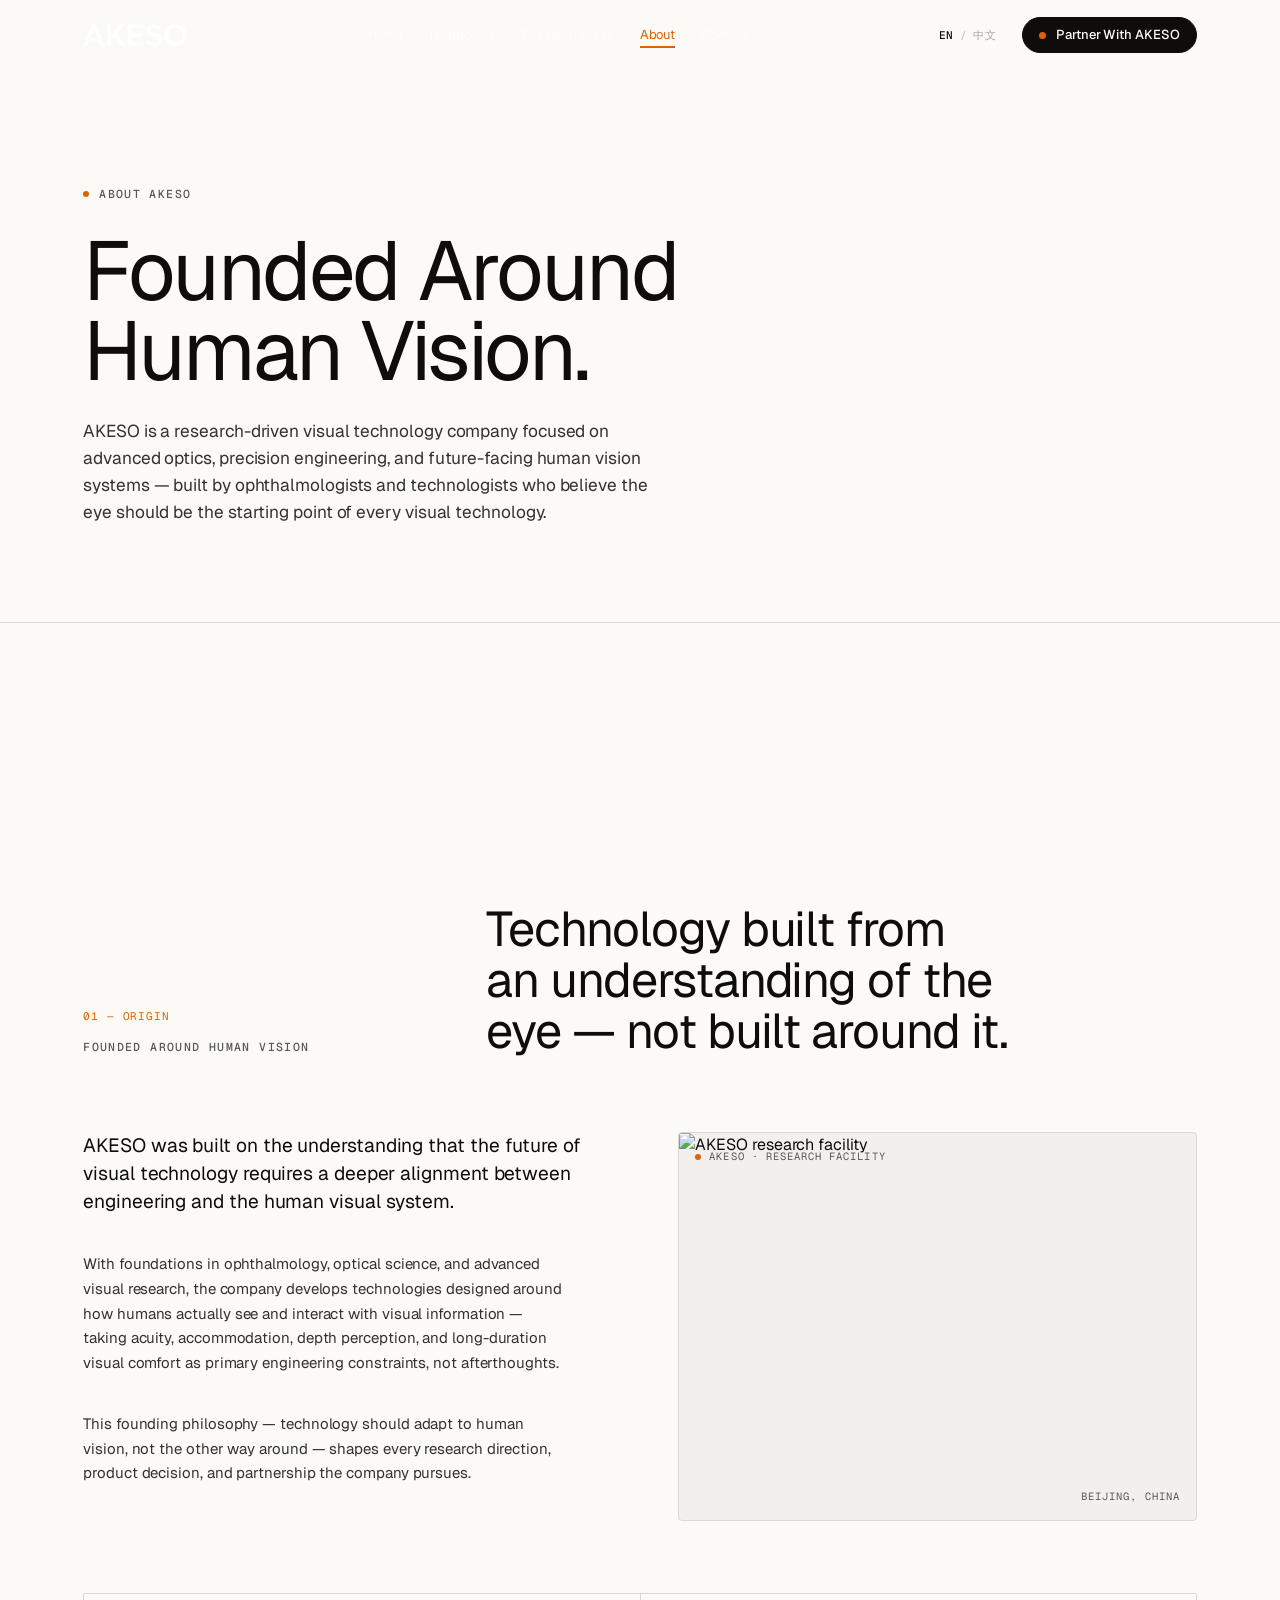
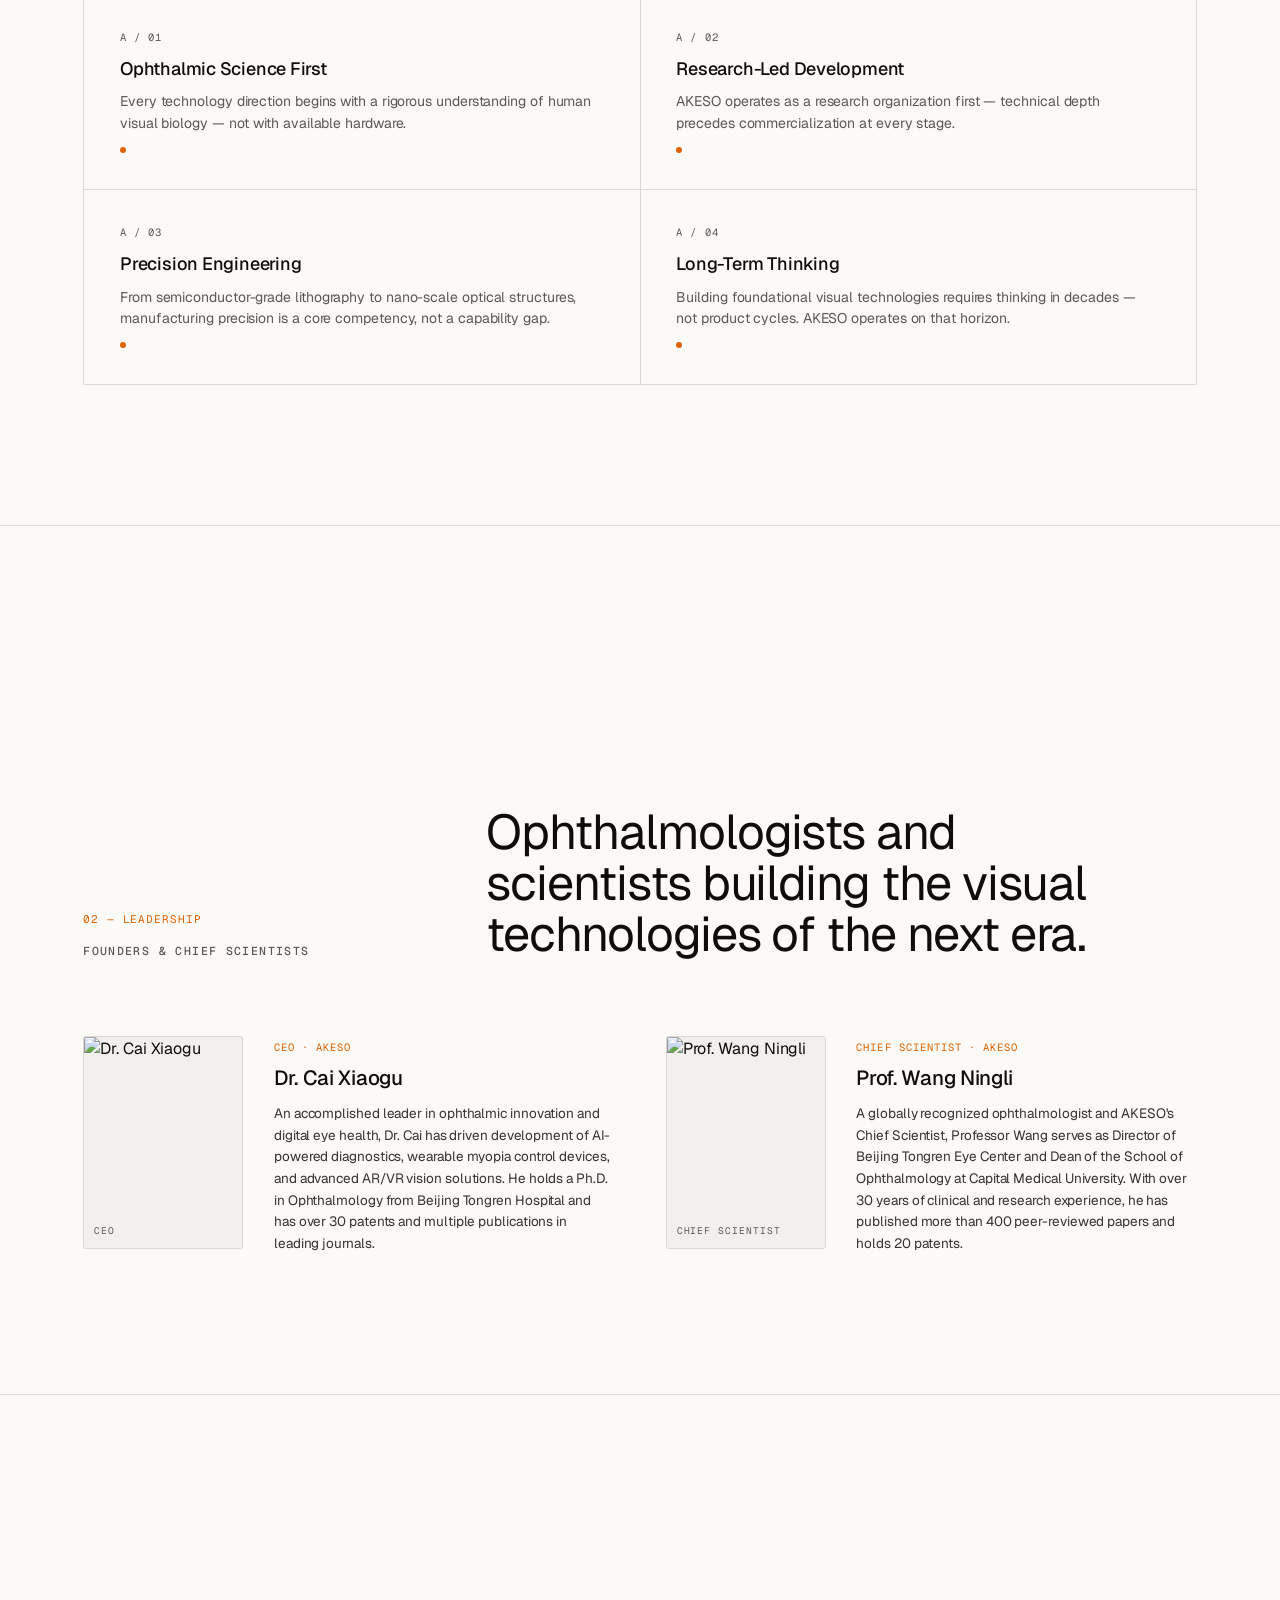
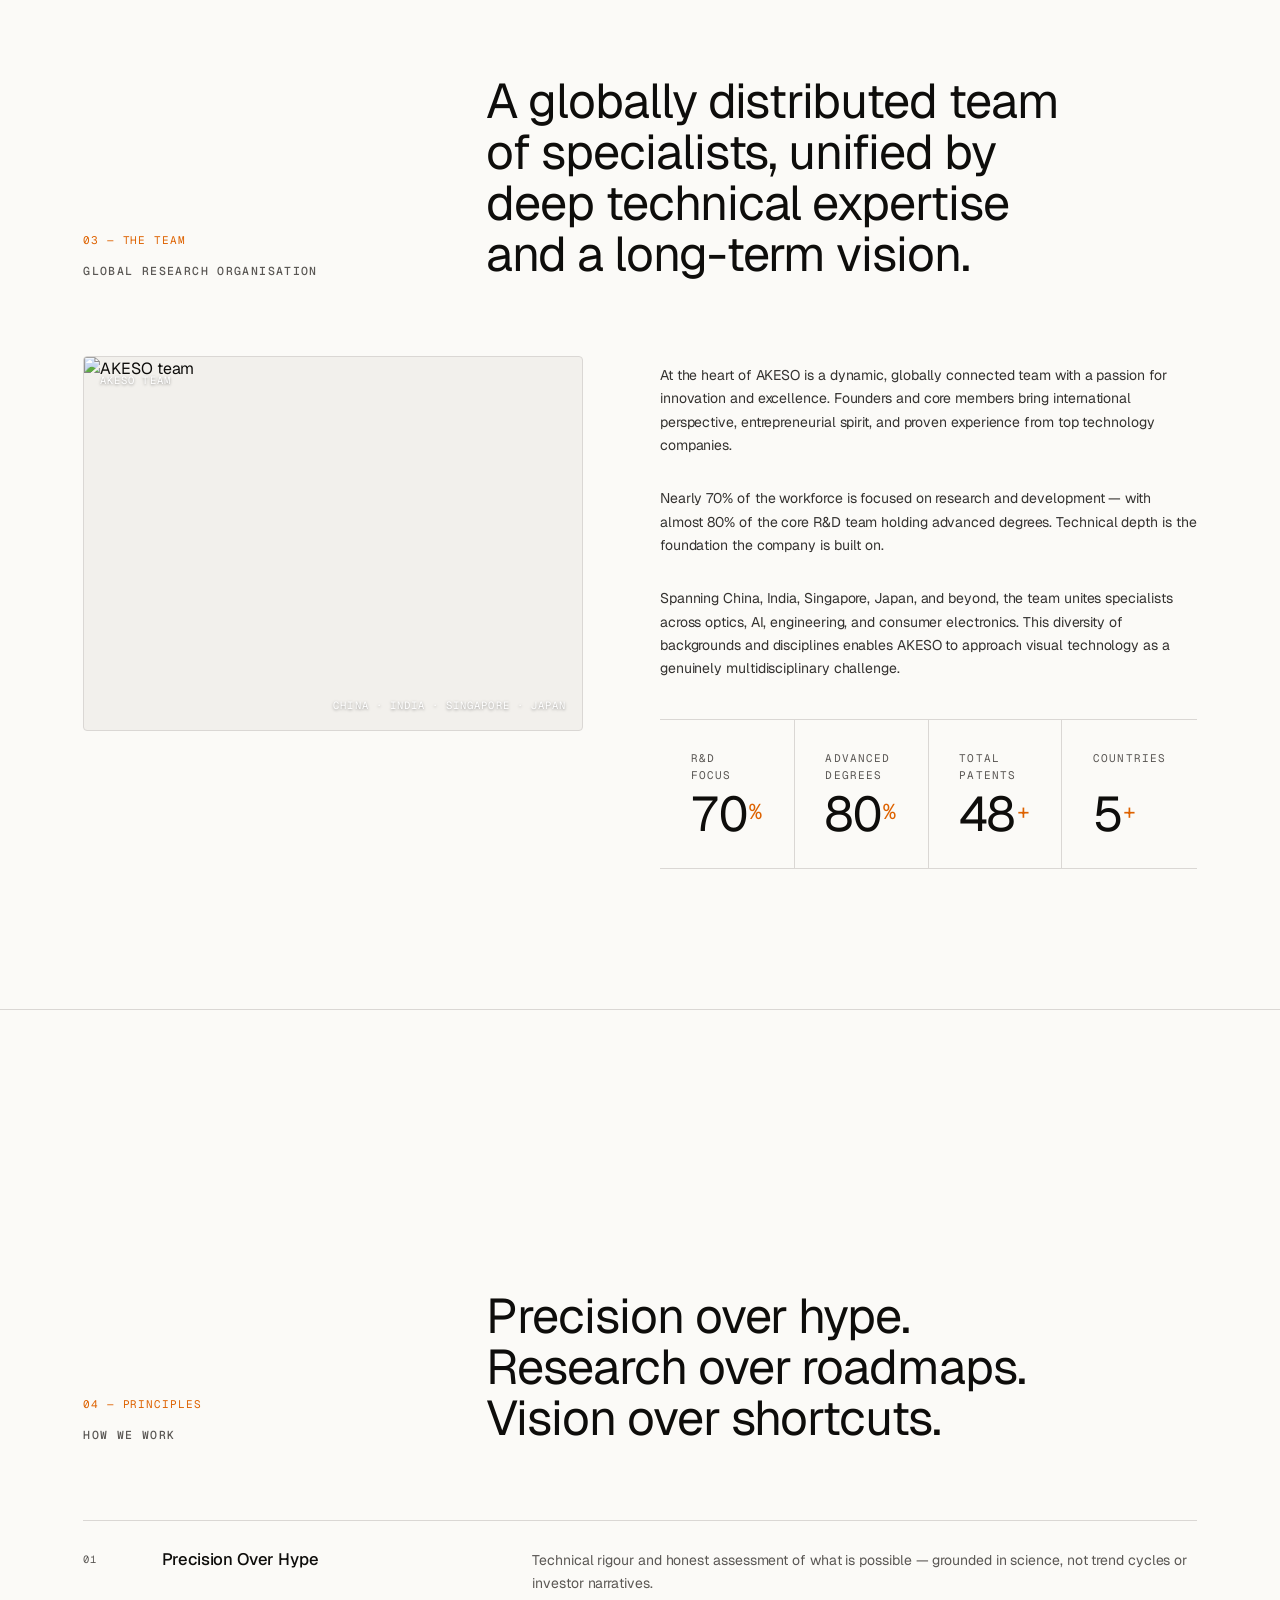
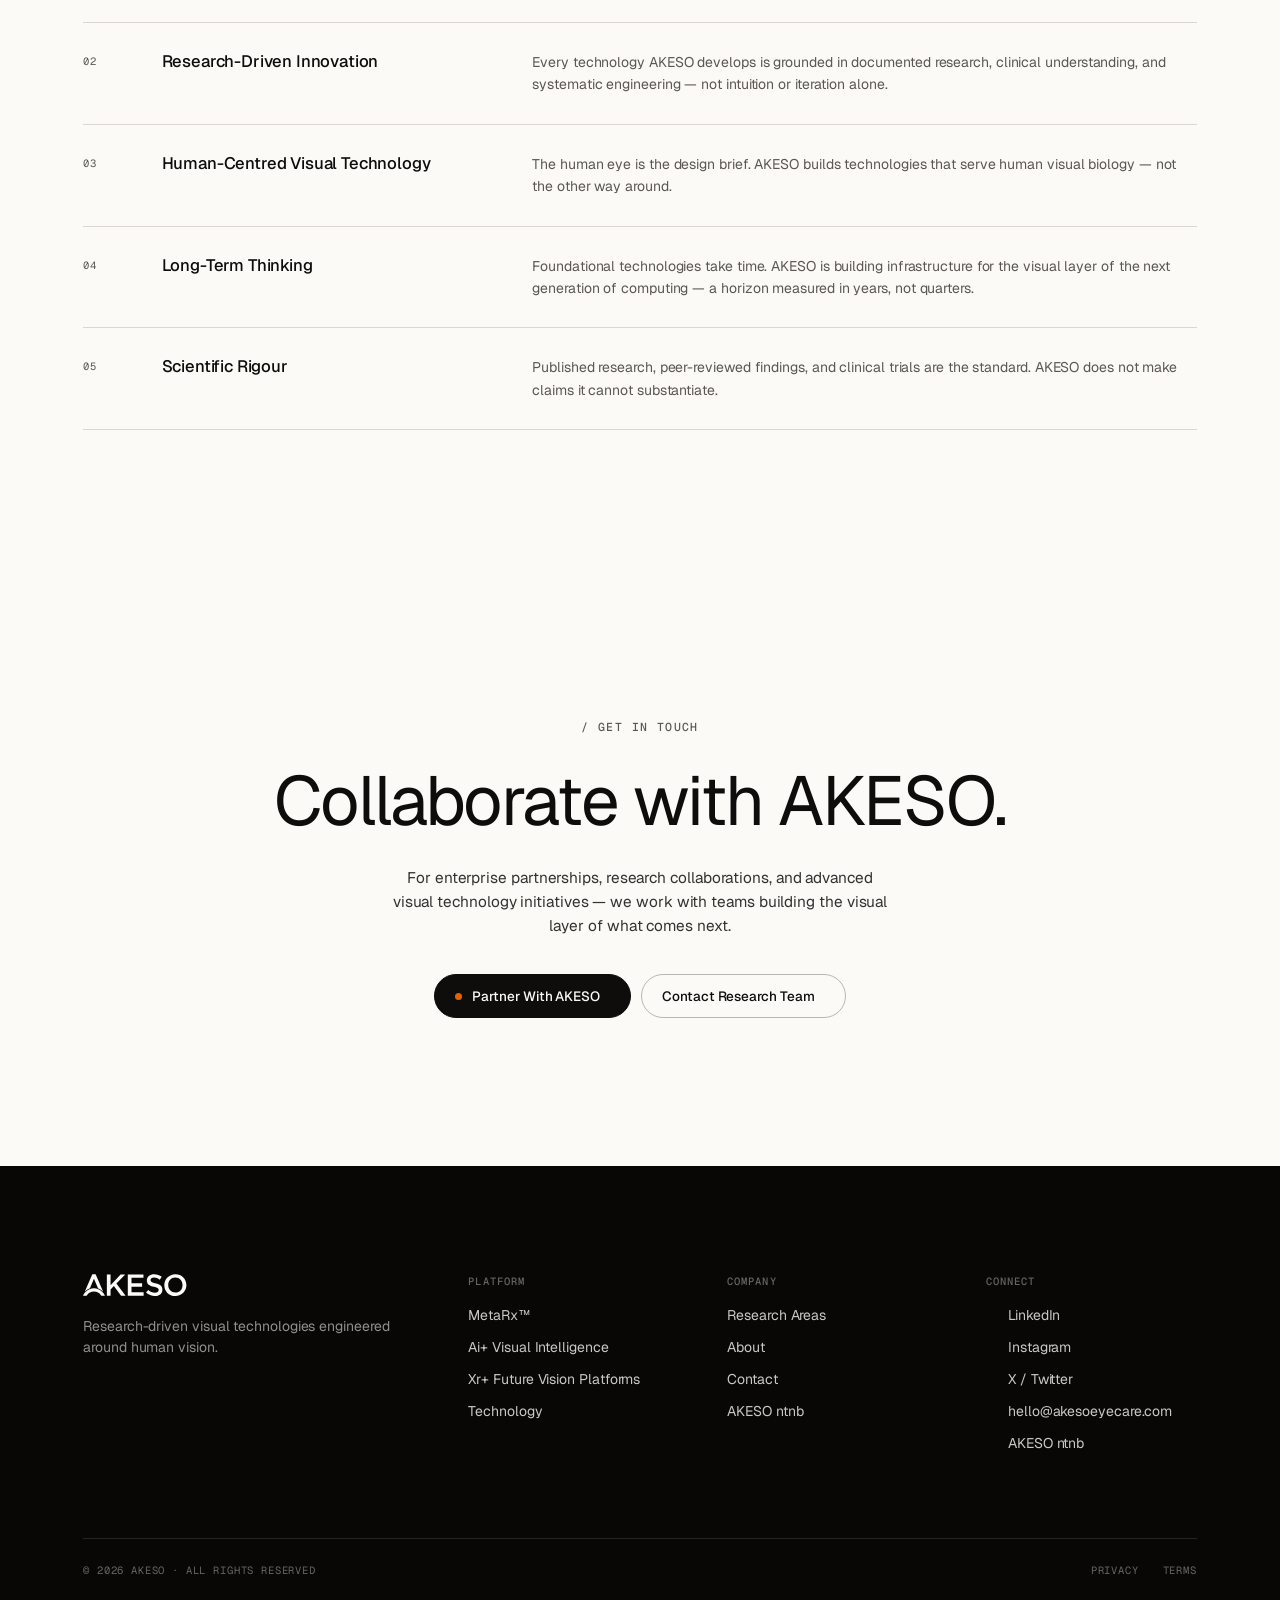
==== commit d4d6d93f: "Update about.html" ====
--- a/akeso_build/about.html
+++ b/akeso_build/about.html
@@ -3,8 +3,21 @@
 <head>
 <meta charset="utf-8" />
 <meta name="viewport" content="width=device-width,initial-scale=1" />
-<title>About — AKESO</title>
-<meta name="description" content="About AKESO — a research-driven visual technology company founded by ophthalmologists, building advanced optical systems from an understanding of human vision." />
+<title>About — Founded Around Human Vision | AKESO</title>
+<meta name="description" content="AKESO is a research-driven visual technology company founded by ophthalmologists. Learn about our team, leadership, and approach." />
+<meta name="robots" content="index, follow" />
+<link rel="canonical" href="https://akeso-new-site.vercel.app/about.html" />
+<meta property="og:type" content="website" />
+<meta property="og:url" content="https://akeso-new-site.vercel.app/about.html" />
+<meta property="og:title" content="About — Founded Around Human Vision | AKESO" />
+<meta property="og:description" content="AKESO is a research-driven visual technology company founded by ophthalmologists. Learn about our team, leadership, and approach." />
+<meta property="og:image" content="https://akeso-new-site.vercel.app/Heroimage.webp" />
+<meta property="og:site_name" content="AKESO" />
+<meta name="twitter:card" content="summary_large_image" />
+<meta name="twitter:site" content="@akesoglobal" />
+<meta name="twitter:title" content="About — Founded Around Human Vision | AKESO" />
+<meta name="twitter:description" content="AKESO is a research-driven visual technology company founded by ophthalmologists. Learn about our team, leadership, and approach." />
+<meta name="twitter:image" content="https://akeso-new-site.vercel.app/Heroimage.webp" />
 
 <link rel="preconnect" href="https://fonts.googleapis.com" />
 <link rel="preconnect" href="https://fonts.gstatic.com" crossorigin />
@@ -508,9 +521,11 @@
       <li><a href="index.html#ntnb" data-i18n="foot.l_ntnb">AKESO ntnb</a></li>
     </ul></div>
     <div class="foot-col"><h5 data-i18n="foot.col3">Connect</h5><ul>
-      <li><a href="#" style="display:flex;align-items:center;gap:8px"><i data-lucide="linkedin" style="width:13px;height:13px;flex-shrink:0;color:var(--accent)"></i><span data-i18n="foot.l_linkedin">LinkedIn</span></a></li>
-      <li><a href="mailto:hello@akesoeyecare.com" style="display:flex;align-items:center;gap:8px"><i data-lucide="mail" style="width:13px;height:13px;flex-shrink:0"></i>hello@akesoeyecare.com</a></li>
-      <li><a href="https://ntnb-web.vercel.app" target="_blank" rel="noopener" style="display:flex;align-items:center;gap:8px"><i data-lucide="flask-conical" style="width:13px;height:13px;flex-shrink:0"></i>AKESO ntnb</a></li>
+      <li><a href="https://www.linkedin.com/company/akeso" target="_blank" rel="noopener"><i data-lucide="linkedin" style="width:13px;height:13px;color:var(--accent)"></i><span data-i18n="foot.l_linkedin">LinkedIn</span></a></li>
+      <li><a href="https://www.instagram.com/akesoglobal/" target="_blank" rel="noopener"><i data-lucide="instagram" style="width:13px;height:13px;color:var(--accent)"></i>Instagram</a></li>
+      <li><a href="https://x.com/akesoglobal" target="_blank" rel="noopener"><i data-lucide="twitter" style="width:13px;height:13px;color:var(--accent)"></i>X / Twitter</a></li>
+      <li><a href="mailto:hello@akesoeyecare.com"><i data-lucide="mail" style="width:13px;height:13px"></i>hello@akesoeyecare.com</a></li>
+      <li><a href="https://ntnb-web.vercel.app" target="_blank" rel="noopener"><i data-lucide="flask-conical" style="width:13px;height:13px"></i>AKESO ntnb</a></li>
     </ul></div>
   </div>
   <div class="foot-bottom">
--- a/akeso_build/styles.css
+++ b/akeso_build/styles.css
@@ -465,3 +465,229 @@
 /* First content section after hero gets extra breathing room */
 .hero + section, .hero + .img-strip + section { padding-top: var(--pad-y); }
 .shell:not(header):not(footer) > .section-head:first-child { padding-top: var(--pad-y); }
+
+/* ══════════════════════════════════════════════════════════════
+   FULL-BLEED DARK HERO
+   ══════════════════════════════════════════════════════════════ */
+.hero-dark {
+  position: relative;
+  min-height: 88vh;
+  padding-top: 60px;
+  display: flex;
+  align-items: center;
+  overflow: hidden;
+  background: var(--black);
+}
+.hero-bg-img {
+  position: absolute; inset: 0;
+  width: 100%; height: 100%;
+  object-fit: cover;
+  object-position: center 35%;
+  opacity: 0.42;
+  display: block;
+  transition: transform 10s ease-out;
+  z-index: 0;
+}
+.hero-dark:hover .hero-bg-img { transform: scale(1.025); }
+.hero-bg-overlay {
+  position: absolute; inset: 0; z-index: 1;
+  background: linear-gradient(
+    110deg,
+    rgba(0,0,0,0.82) 0%,
+    rgba(0,0,0,0.55) 50%,
+    rgba(0,0,0,0.25) 100%
+  );
+}
+/* grid overlay */
+.hero-dark::before {
+  content: '';
+  position: absolute; inset: 0; z-index: 2;
+  background:
+    repeating-linear-gradient(0deg, transparent, transparent 59px, rgba(255,255,255,0.016) 60px),
+    repeating-linear-gradient(90deg, transparent, transparent 59px, rgba(255,255,255,0.016) 60px);
+  pointer-events: none;
+}
+/* Reticle — positioned right side */
+#hero-reticle {
+  position: absolute;
+  right: 8%;
+  top: 50%;
+  transform: translateY(-50%);
+  width: clamp(200px, 28vw, 380px);
+  height: clamp(200px, 28vw, 380px);
+  z-index: 3;
+  pointer-events: none;
+  opacity: 0.7;
+  transition: transform 0.15s ease-out, right 0.15s ease-out;
+}
+#hero-reticle svg { width: 100%; height: 100%; }
+
+/* Hero content */
+.hero-content {
+  position: relative; z-index: 4;
+  padding: clamp(48px,7vw,80px) var(--pad-x);
+  max-width: min(720px, 60vw);
+  display: flex;
+  flex-direction: column;
+  gap: 28px;
+}
+.hero-dark .hero-eyebrow {
+  display: flex; gap: 10px; align-items: center;
+  font-family: var(--mono); font-size: 11px;
+  letter-spacing: 0.12em; text-transform: uppercase;
+  color: rgba(255,255,255,0.5);
+}
+.hero-dark h1 {
+  font-size: clamp(40px, 5.5vw, 80px);
+  line-height: 1.0; letter-spacing: -0.03em;
+  font-weight: 400; margin: 0; color: white;
+}
+.hero-dark h1 .em { font-style: italic; color: var(--accent); }
+.hero-dark .hero-support {
+  font-size: clamp(15px, 1.1vw, 17px);
+  line-height: 1.65; color: rgba(255,255,255,0.68);
+  max-width: 52ch; margin: 0;
+}
+.hero-actions { display: flex; gap: 10px; flex-wrap: wrap; }
+.btn-hero-ghost {
+  display: inline-flex; align-items: center; gap: 10px;
+  height: 44px; padding: 0 20px; border-radius: 999px;
+  font-family: var(--font); font-size: 13.5px; font-weight: 500;
+  white-space: nowrap; cursor: pointer; text-decoration: none;
+  background: transparent; color: white;
+  border: 1px solid rgba(255,255,255,0.28);
+  transition: border-color 200ms, background 200ms, transform 150ms;
+}
+.btn-hero-ghost:hover { border-color: white; background: rgba(255,255,255,0.06); transform: translateY(-1px); }
+.btn-hero-ghost [data-lucide] { transition: transform 200ms; }
+.btn-hero-ghost:hover [data-lucide] { transform: translateX(2px); }
+.hero-dark .hero-bottom {
+  display: grid; grid-template-columns: repeat(3,1fr);
+  gap: 16px; padding-top: 22px;
+  border-top: 1px solid rgba(255,255,255,0.12);
+}
+.hero-dark .hero-bottom .item { display: flex; flex-direction: column; gap: 5px; }
+.hero-dark .hero-bottom .k {
+  font-family: var(--mono); font-size: 10px;
+  letter-spacing: 0.1em; text-transform: uppercase;
+  color: rgba(255,255,255,0.35);
+}
+.hero-dark .hero-bottom .v {
+  font-size: 13px; color: rgba(255,255,255,0.82);
+  display: flex; align-items: center; gap: 6px;
+}
+/* Corner labels */
+.hero-corner-tl, .hero-corner-br {
+  position: absolute;
+  font-family: var(--mono); font-size: 10px;
+  letter-spacing: 0.1em; text-transform: uppercase;
+  color: rgba(255,255,255,0.35); z-index: 4;
+}
+.hero-corner-tl { top: 80px; left: var(--pad-x); display: flex; gap: 8px; align-items: center; }
+.hero-corner-tl::before {
+  content: ""; width: 6px; height: 6px;
+  background: var(--accent); border-radius: 50%;
+  animation: pulse 2.4s ease-in-out infinite;
+}
+.hero-corner-br { bottom: 28px; right: var(--pad-x); }
+
+/* Nav transparent over dark hero */
+.nav:not(.solid) .nav-logo svg path { fill: white; }
+.nav:not(.solid) .nav-links a { color: rgba(255,255,255,0.7); }
+.nav:not(.solid) .nav-links a:hover { color: white; }
+.nav:not(.solid) .nav-links a.active { color: var(--accent); }
+.nav:not(.solid) .lang-toggle { border-color: rgba(255,255,255,0.25); color: rgba(255,255,255,0.6); }
+.nav:not(.solid) .lang-toggle:hover { border-color: white; color: white; }
+
+/* ══════════════════════════════════════════════════════════════
+   MOUSE CURSOR
+   ══════════════════════════════════════════════════════════════ */
+@media (pointer: fine) {
+  *, a, button { cursor: none !important; }
+}
+#cursor-dot {
+  position: fixed;
+  width: 7px; height: 7px;
+  background: var(--accent);
+  border-radius: 50%;
+  pointer-events: none;
+  z-index: 9999;
+  transform: translate(-50%, -50%);
+  transition: width 200ms, height 200ms, background 200ms;
+  top: 0; left: 0;
+}
+#cursor-ring {
+  position: fixed;
+  width: 34px; height: 34px;
+  border: 1.5px solid var(--accent);
+  border-radius: 50%;
+  pointer-events: none;
+  z-index: 9998;
+  transform: translate(-50%, -50%);
+  opacity: 0.55;
+  transition: width 250ms ease, height 250ms ease, opacity 250ms ease, border-color 250ms ease;
+  top: 0; left: 0;
+}
+body.cursor-hover #cursor-dot { width: 10px; height: 10px; }
+body.cursor-hover #cursor-ring { width: 50px; height: 50px; opacity: 0.7; }
+body.cursor-dark #cursor-dot { background: white; }
+body.cursor-dark #cursor-ring { border-color: white; }
+
+/* ══════════════════════════════════════════════════════════════
+   TEXT VISIBILITY IMPROVEMENTS
+   ══════════════════════════════════════════════════════════════ */
+/* Slightly darker muted text — better contrast */
+:root { --ink-3: oklch(0.46 0.006 70); }
+
+/* Base body text size bump */
+body { font-size: 16px; }
+
+/* Card body text */
+.card-body p { font-size: 15px; line-height: 1.6; }
+.card-list li { font-size: 12.5px; letter-spacing: 0.01em; }
+
+/* Section descriptions */
+.section-head .h2 { font-size: clamp(28px, 3.8vw, 52px); }
+
+/* Metric labels */
+.metric .k { font-size: 11px; }
+
+/* Research cell text */
+.research-cell p { font-size: 14px; }
+.research-cell h4 { font-size: clamp(17px,1.5vw,21px); }
+
+/* Eyebrow */
+.eyebrow { font-size: 11.5px; }
+
+/* Body copy in sections */
+.parallax-section p { font-size: clamp(14px, 1.1vw, 16px); }
+.future p { font-size: clamp(15px, 1.1vw, 16.5px); }
+.ntnb-section p { font-size: clamp(14px, 1.1vw, 16px); }
+.ntnb-fact .f-text { font-size: 13.5px; }
+.ntnb-cap .c-title { font-size: 13.5px; }
+.ntnb-cap .c-sub { font-size: 12.5px; }
+.final-cta p { font-size: clamp(15px, 1.2vw, 18px); }
+
+/* Footer text */
+.foot-mark p { font-size: 14px; }
+.foot-col a { font-size: 14px; }
+.foot-col a { gap: 9px; }
+
+/* ══════════════════════════════════════════════════════════════
+   FOOTER LOGO LEFT-ALIGN (definitive fix)
+   ══════════════════════════════════════════════════════════════ */
+.foot-mark {
+  display: flex !important;
+  flex-direction: column !important;
+  align-items: flex-start !important;
+  gap: 20px;
+}
+.foot-mark svg {
+  height: 22px;
+  width: auto;
+  display: block;
+  /* never stretch or center */
+  align-self: flex-start;
+  flex-shrink: 0;
+}
+.foot-col ul { gap: 11px; }
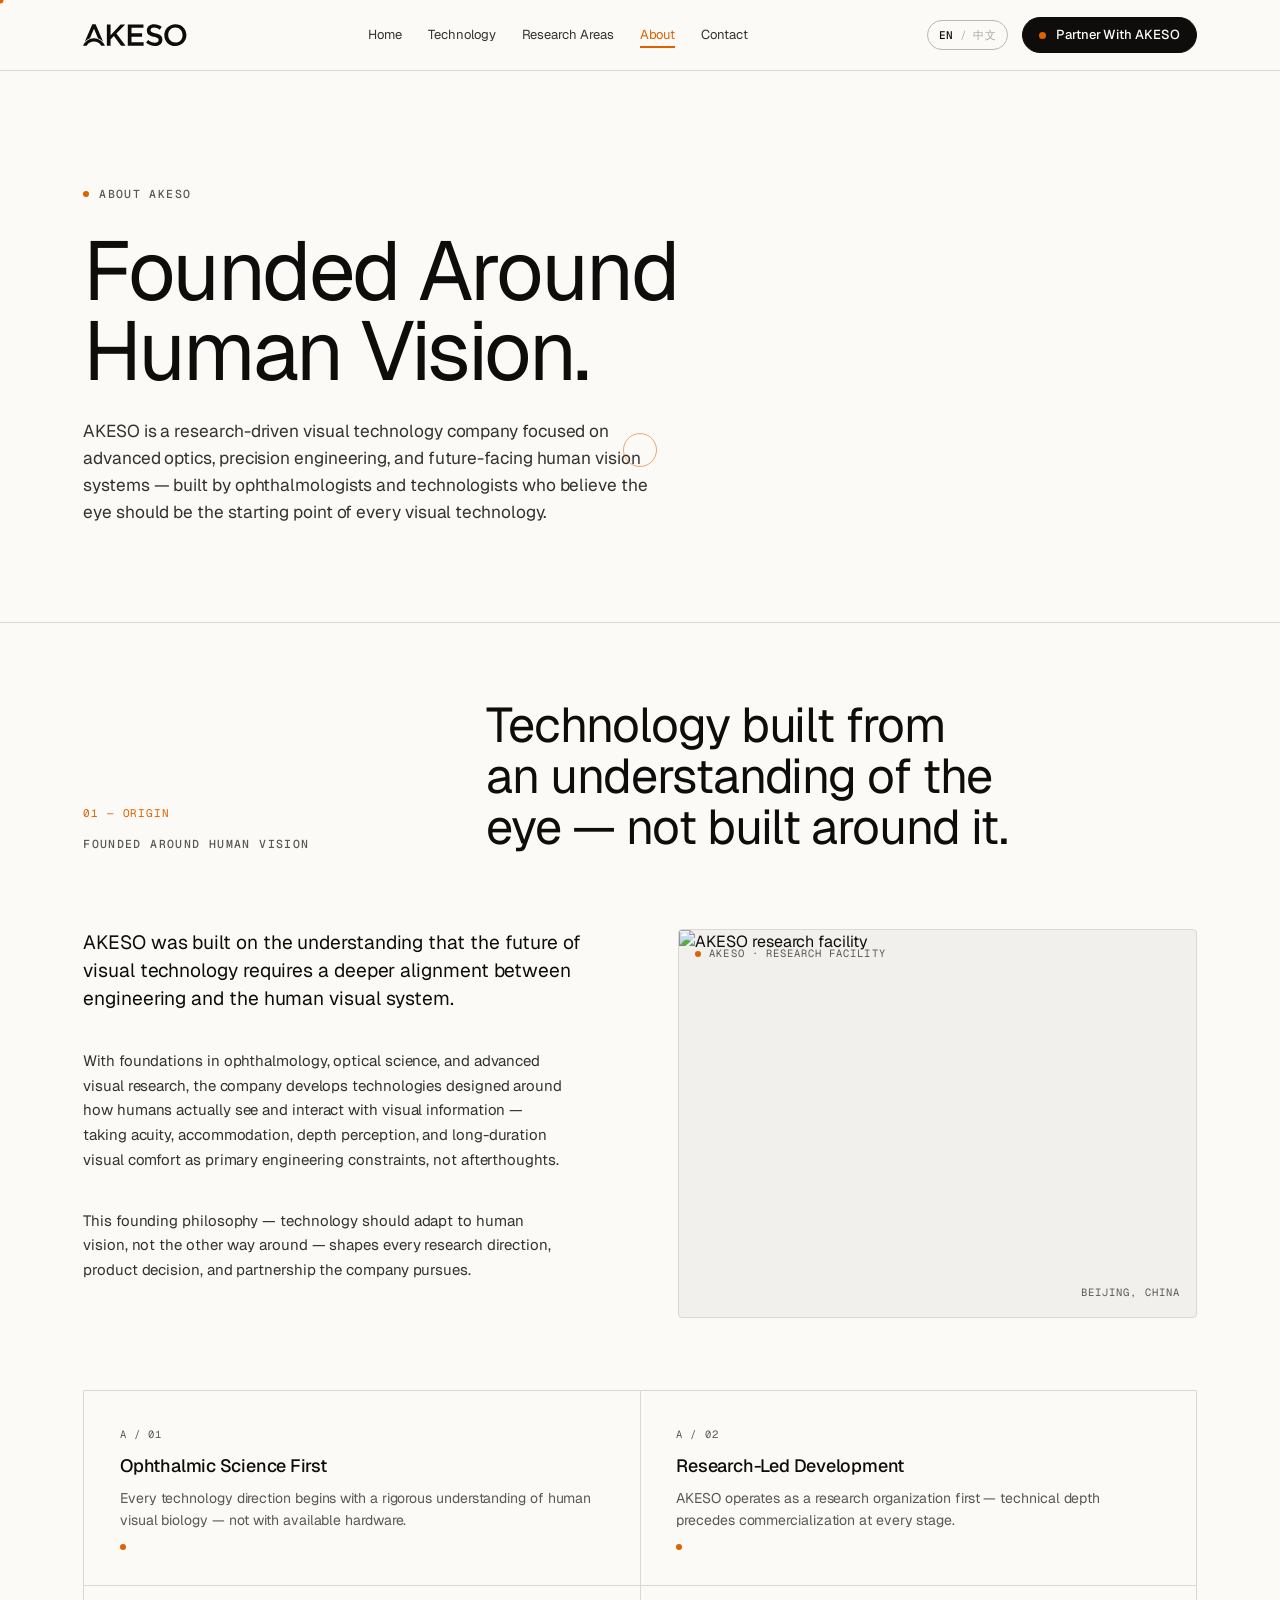
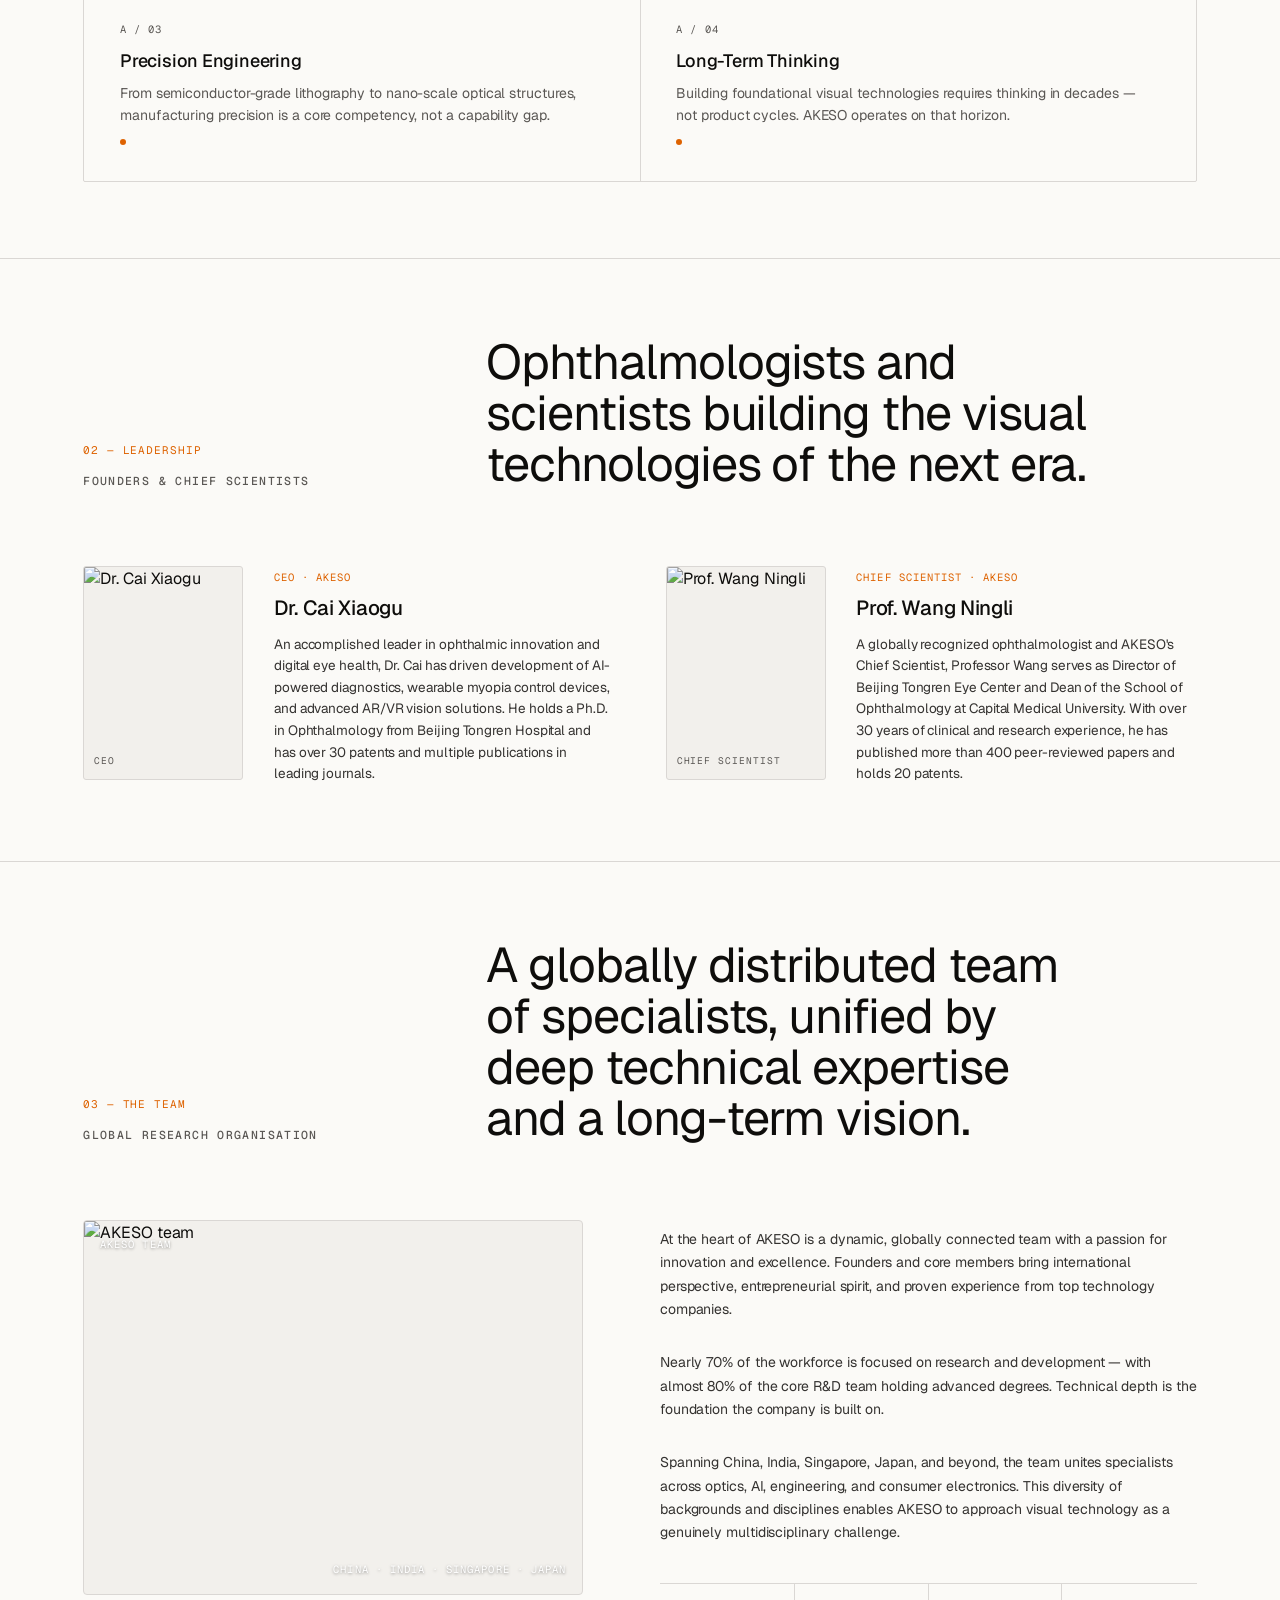
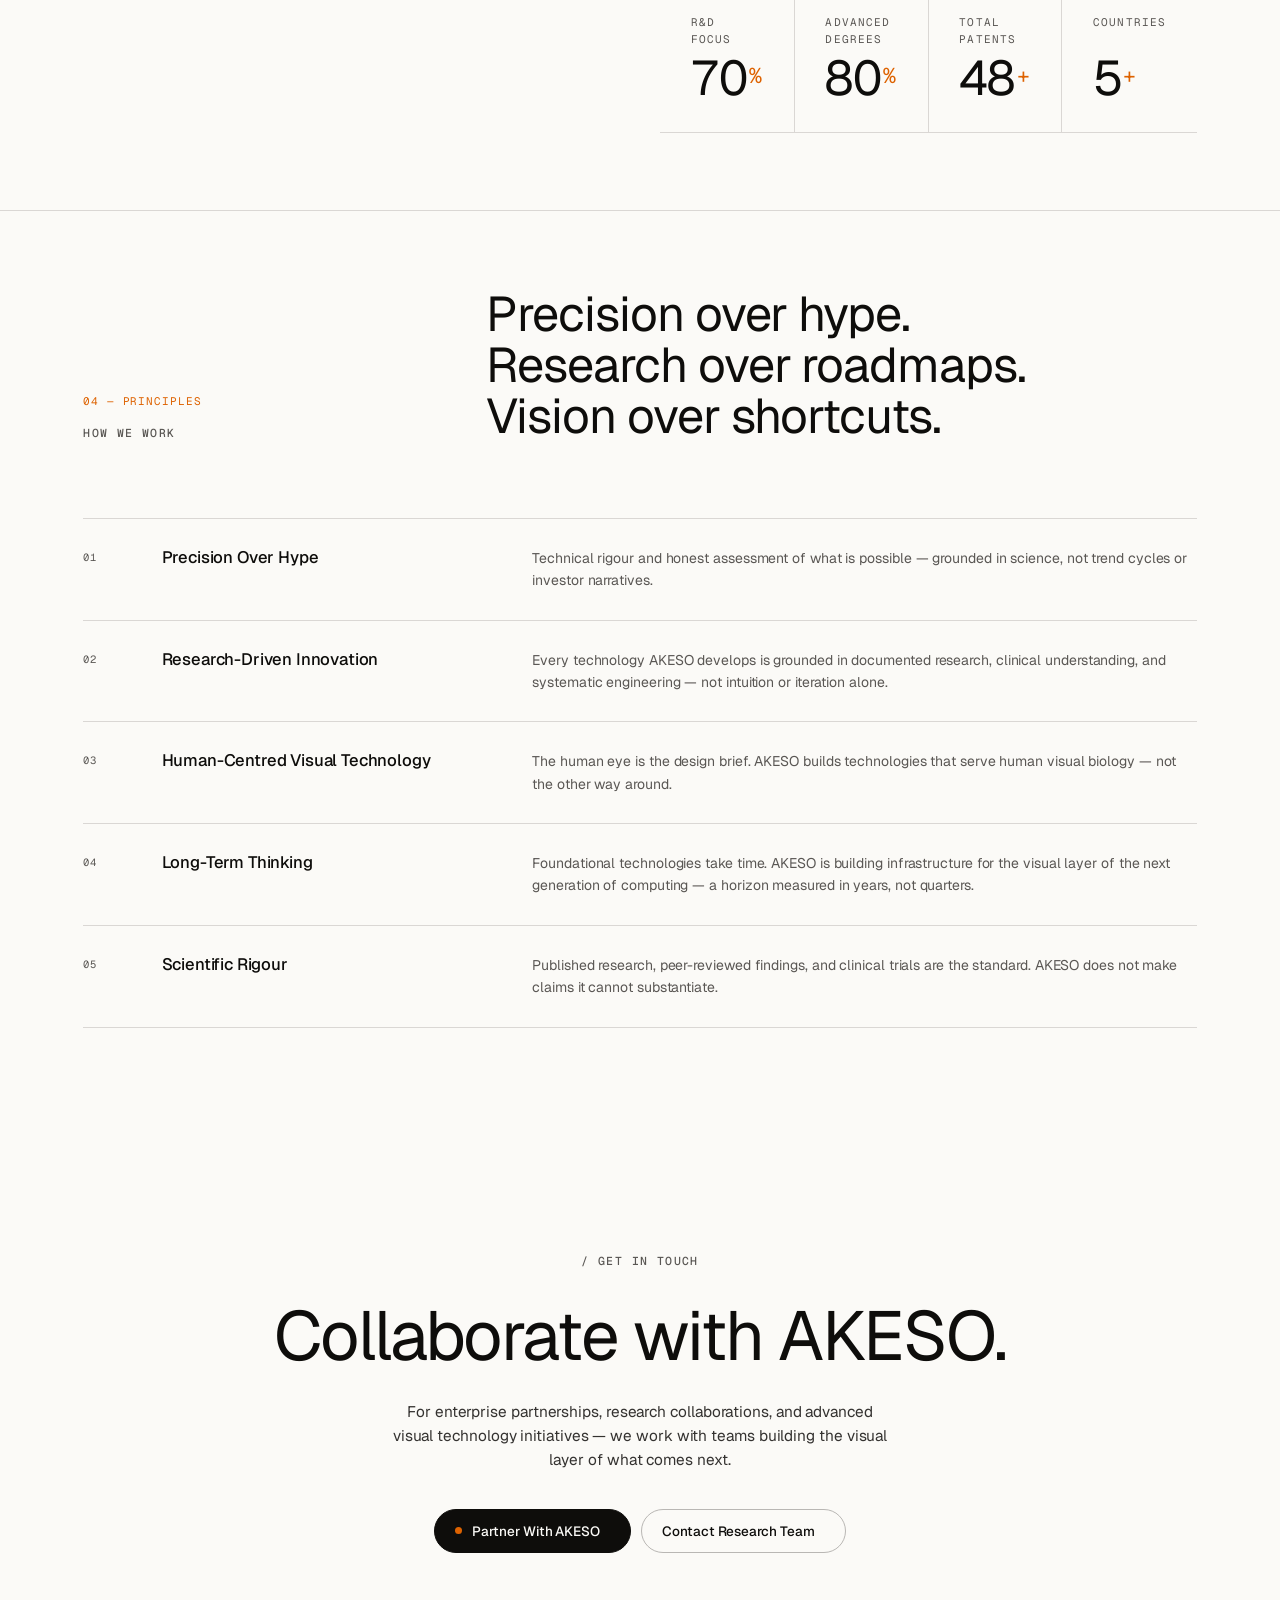
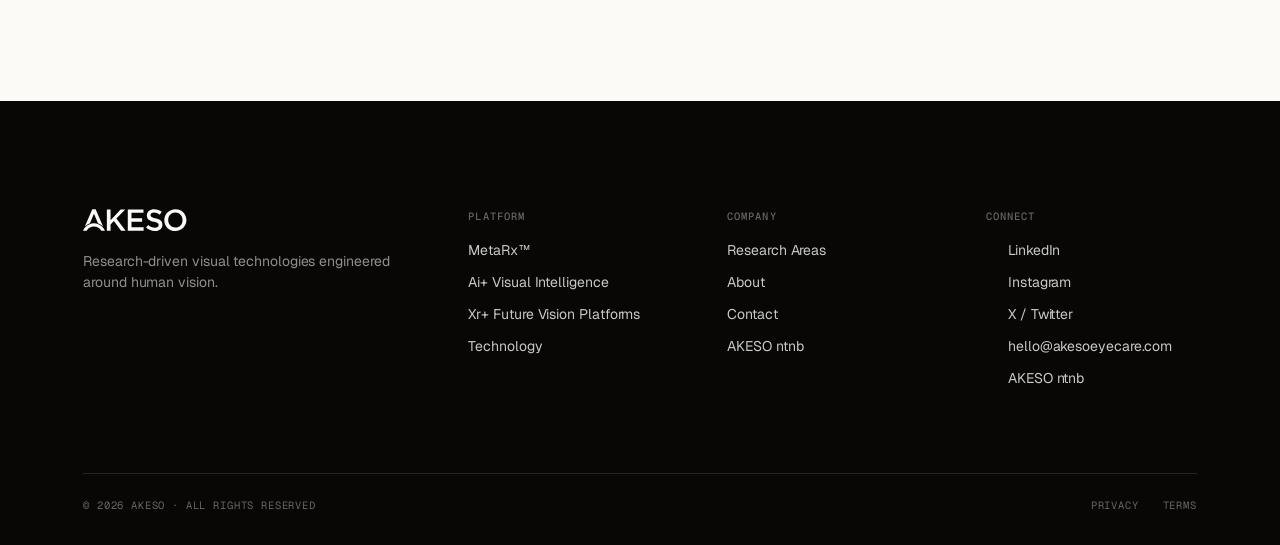
==== commit 900dbcb2: "Update about.html" ====
--- a/akeso_build/about.html
+++ b/akeso_build/about.html
@@ -277,6 +277,8 @@
 </style>
 </head>
 <body>
+<div id="cursor-dot"></div>
+<div id="cursor-ring"></div>
 
 <!-- NAV -->
 <nav class="nav" id="nav">
--- a/akeso_build/styles.css
+++ b/akeso_build/styles.css
@@ -19,7 +19,7 @@
   --accent-glow: oklch(var(--accent-l) var(--accent-c) var(--accent-h) / 0.22);
   /* Single consistent side margin used everywhere */
   --pad-x: clamp(36px, 6.5vw, 96px);
-  --pad-y: clamp(80px, 11vw, 140px);
+  --pad-y: clamp(48px, 6vw, 80px);
   --gutter: clamp(20px, 4vw, 48px);
   --font: "Geist","Inter",ui-sans-serif,system-ui,-apple-system,"Helvetica Neue",Arial,"Noto Sans SC","PingFang SC",sans-serif;
   --mono: "Geist Mono","JetBrains Mono",ui-monospace,SFMono-Regular,Menlo,monospace;
@@ -92,7 +92,7 @@
 
 /* ── LAYOUT ── */
 .shell { padding-left:var(--pad-x); padding-right:var(--pad-x); }
-.section { padding-top:var(--pad-y); padding-bottom:var(--pad-y); border-top:1px solid var(--rule); }
+.section { padding-top:var(--pad-y); padding-bottom:var(--pad-y); border-top:1px solid var(--rule); } /* pad-y now clamp(48px,6vw,80px) */
 .section.no-rule { border-top:0; }
 .section-head { display:grid; grid-template-columns:1fr 2fr; gap:var(--gutter); align-items:end; padding-bottom:clamp(40px,6vw,80px); }
 .section-head .meta { display:flex; flex-direction:column; gap:14px; }
@@ -462,9 +462,6 @@
   .sys-grid { grid-template-columns:1fr; }
 }
 
-/* First content section after hero gets extra breathing room */
-.hero + section, .hero + .img-strip + section { padding-top: var(--pad-y); }
-.shell:not(header):not(footer) > .section-head:first-child { padding-top: var(--pad-y); }
 
 /* ══════════════════════════════════════════════════════════════
    FULL-BLEED DARK HERO
@@ -591,13 +588,17 @@
 }
 .hero-corner-br { bottom: 28px; right: var(--pad-x); }
 
-/* Nav transparent over dark hero */
-.nav:not(.solid) .nav-logo svg path { fill: white; }
-.nav:not(.solid) .nav-links a { color: rgba(255,255,255,0.7); }
-.nav:not(.solid) .nav-links a:hover { color: white; }
-.nav:not(.solid) .nav-links a.active { color: var(--accent); }
-.nav:not(.solid) .lang-toggle { border-color: rgba(255,255,255,0.25); color: rgba(255,255,255,0.6); }
-.nav:not(.solid) .lang-toggle:hover { border-color: white; color: white; }
+/* Nav: solid by default on all pages */
+.nav { background: color-mix(in oklab,var(--surface) 92%,transparent); backdrop-filter:saturate(160%) blur(14px); -webkit-backdrop-filter:saturate(160%) blur(14px); border-bottom-color:var(--rule); }
+/* Nav dark mode: only when .nav-on-dark class present (homepage only) */
+.nav.nav-on-dark:not(.solid) { background: rgba(0,0,0,0.6); backdrop-filter:saturate(120%) blur(12px); -webkit-backdrop-filter:saturate(120%) blur(12px); border-bottom-color:rgba(255,255,255,0.06); }
+.nav.nav-on-dark:not(.solid) .nav-logo svg path { fill: white; }
+.nav.nav-on-dark:not(.solid) .nav-links a { color: rgba(255,255,255,0.7); }
+.nav.nav-on-dark:not(.solid) .nav-links a:hover { color: white; }
+.nav.nav-on-dark:not(.solid) .nav-links a.active { color: var(--accent); }
+.nav.nav-on-dark:not(.solid) .lang-toggle { border-color: rgba(255,255,255,0.25); color: rgba(255,255,255,0.6); }
+.nav.nav-on-dark:not(.solid) .lang-toggle:hover { border-color: white; color: white; }
+.nav.nav-on-dark:not(.solid) .btn-primary { background: var(--accent); border-color: var(--accent); color: white; }
 
 /* ══════════════════════════════════════════════════════════════
    MOUSE CURSOR
@@ -643,8 +644,8 @@
 body { font-size: 16px; }
 
 /* Card body text */
-.card-body p { font-size: 15px; line-height: 1.6; }
-.card-list li { font-size: 12.5px; letter-spacing: 0.01em; }
+.card-body p { font-size: 15px !important; line-height: 1.6 !important; }
+.card-list li { font-size: 12.5px !important; letter-spacing: 0.01em !important; }
 
 /* Section descriptions */
 .section-head .h2 { font-size: clamp(28px, 3.8vw, 52px); }
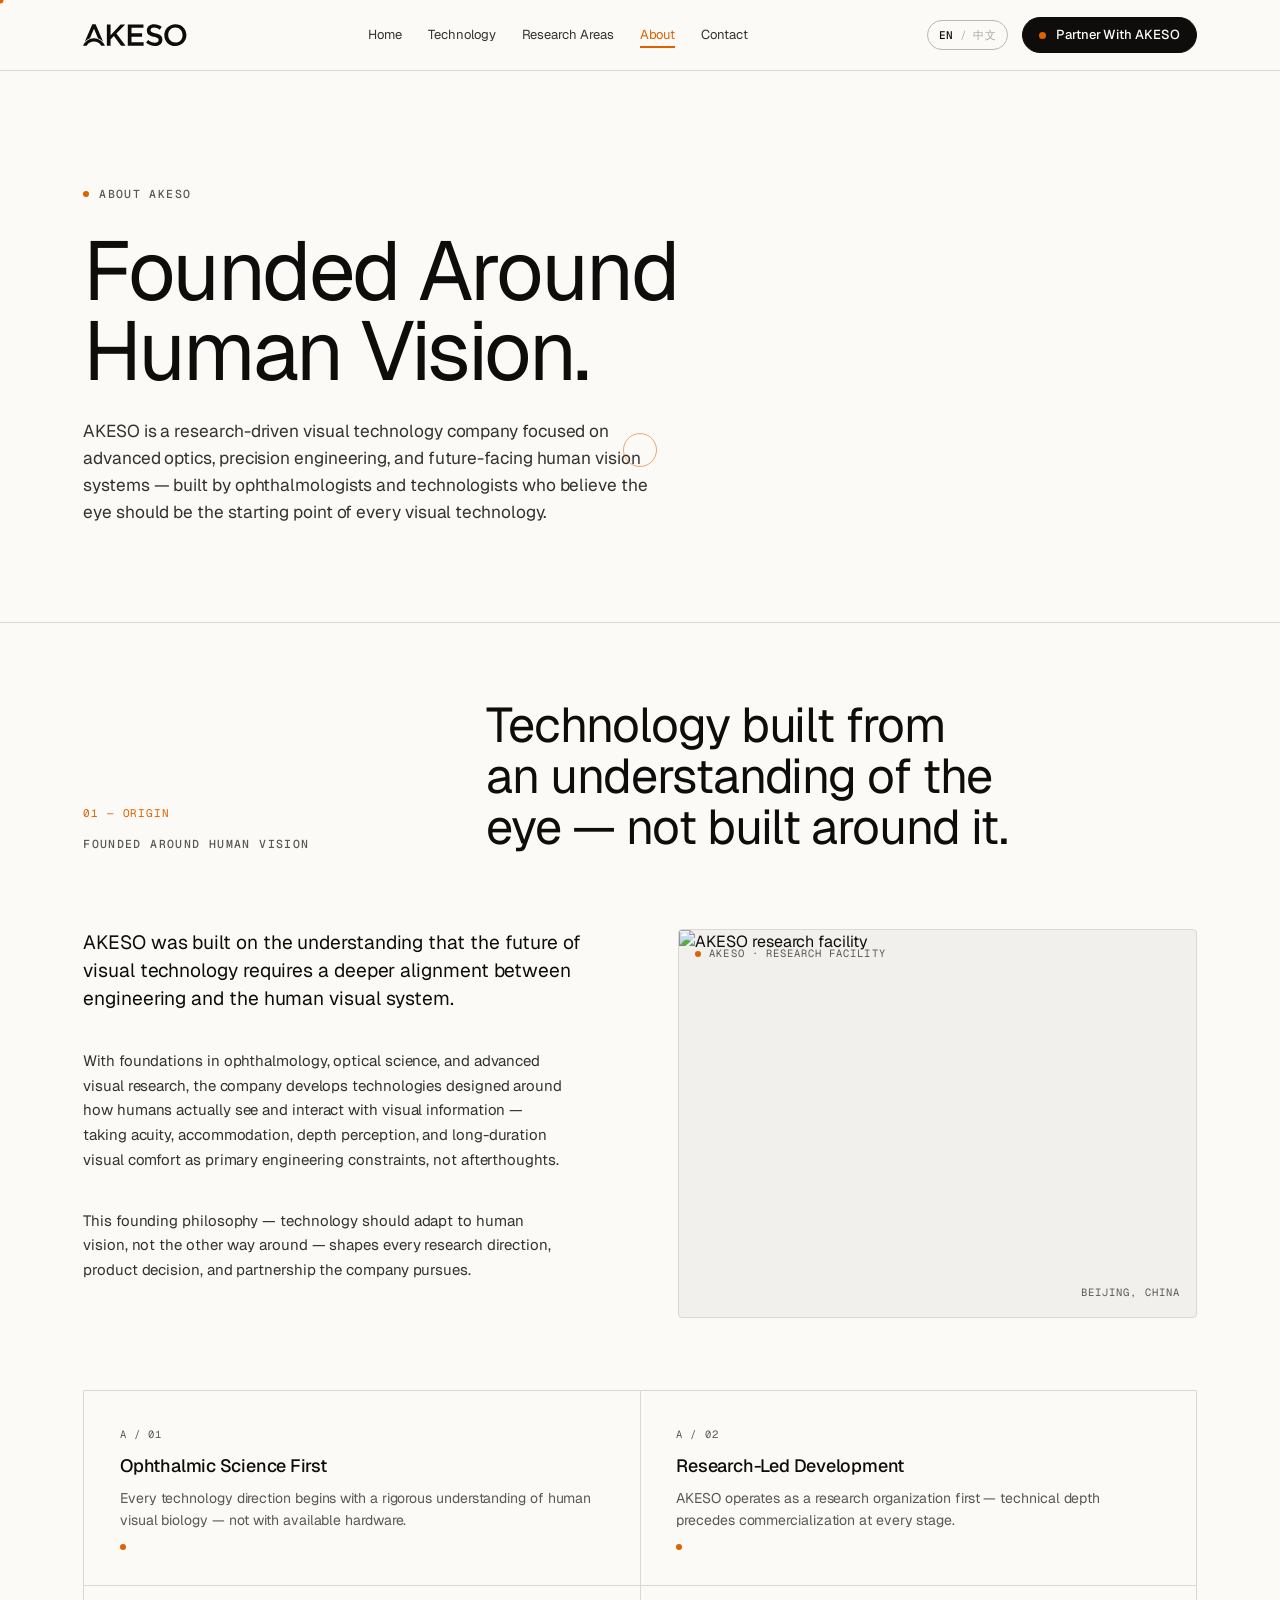
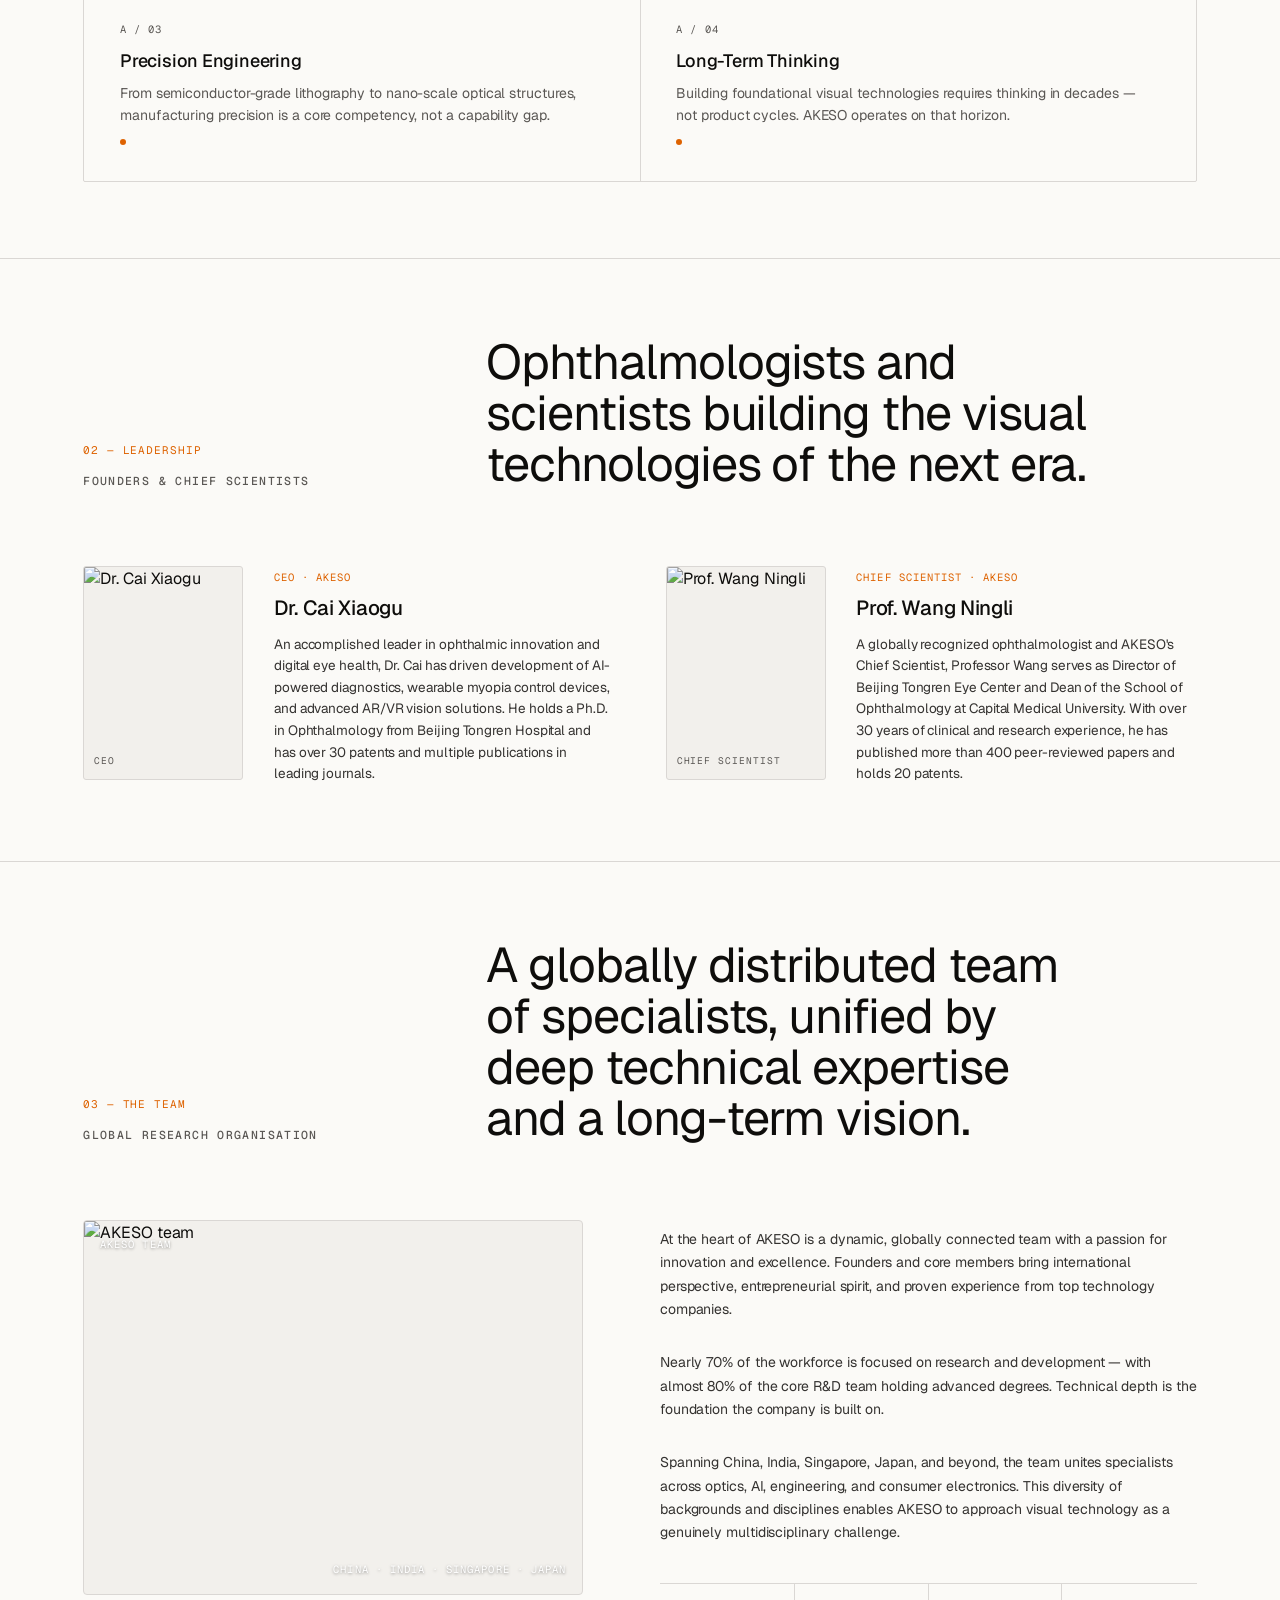
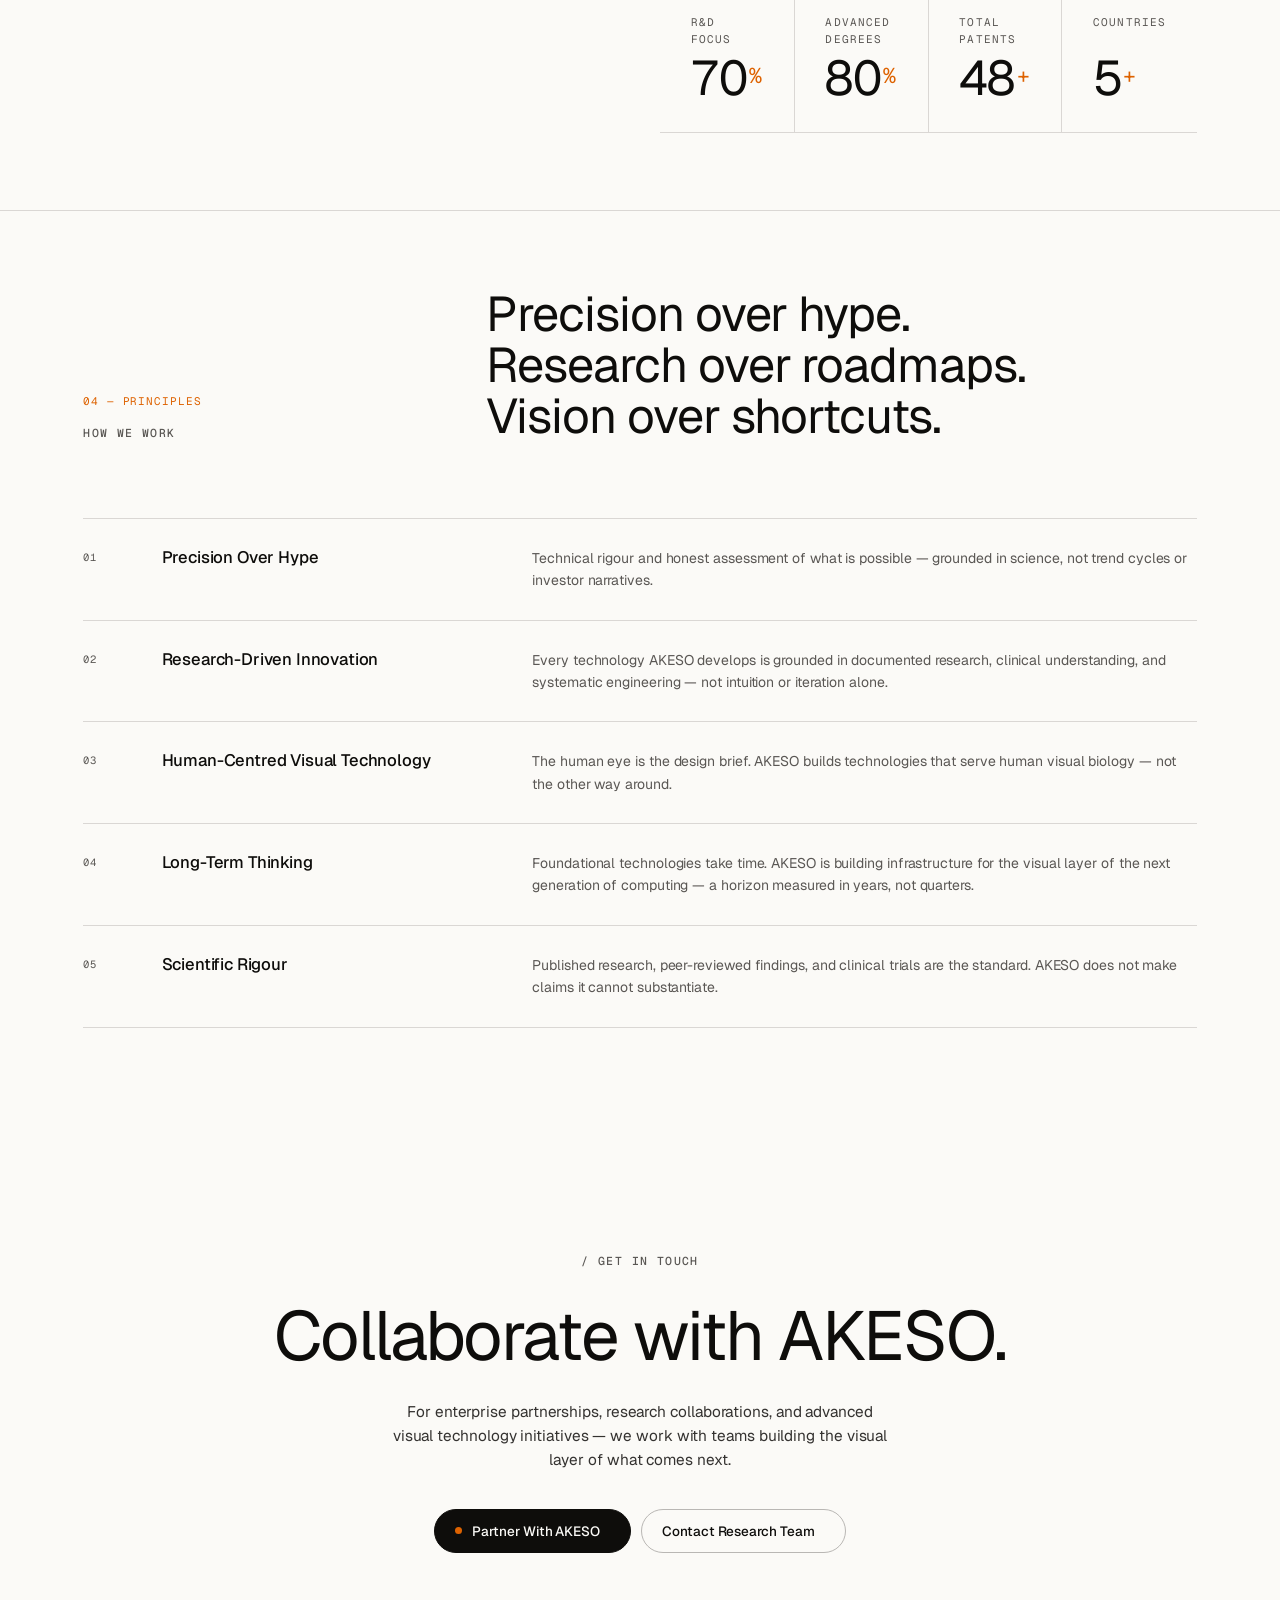
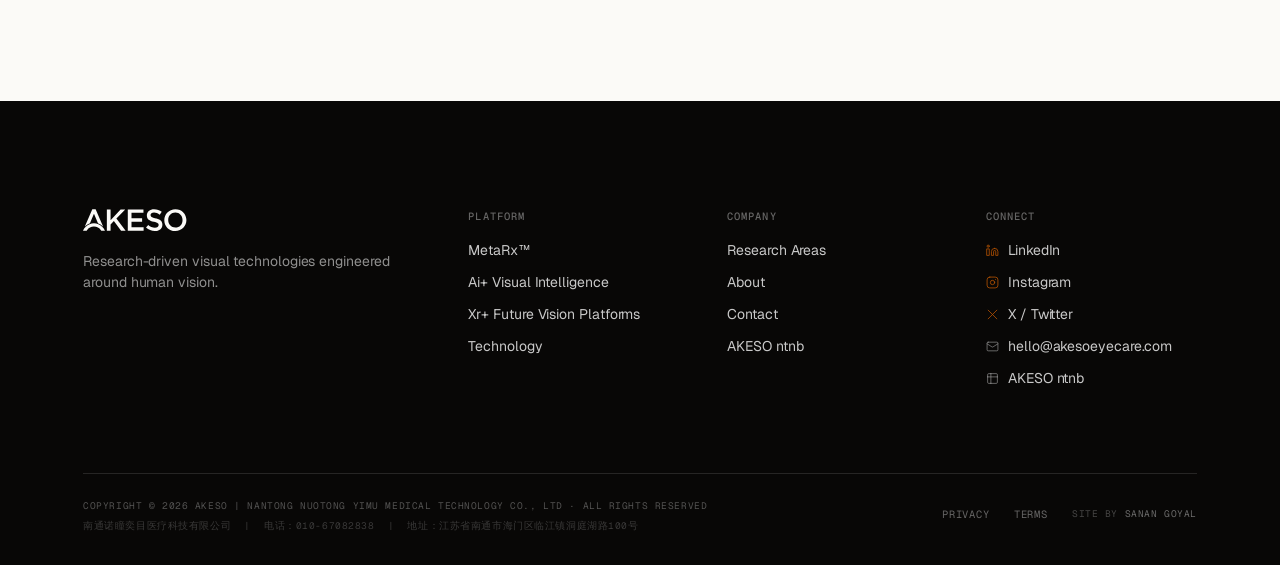
==== commit 5f3d1689: "Update about.html" ====
--- a/akeso_build/about.html
+++ b/akeso_build/about.html
@@ -523,16 +523,23 @@
       <li><a href="index.html#ntnb" data-i18n="foot.l_ntnb">AKESO ntnb</a></li>
     </ul></div>
     <div class="foot-col"><h5 data-i18n="foot.col3">Connect</h5><ul>
-      <li><a href="https://www.linkedin.com/company/akeso" target="_blank" rel="noopener"><i data-lucide="linkedin" style="width:13px;height:13px;color:var(--accent)"></i><span data-i18n="foot.l_linkedin">LinkedIn</span></a></li>
-      <li><a href="https://www.instagram.com/akesoglobal/" target="_blank" rel="noopener"><i data-lucide="instagram" style="width:13px;height:13px;color:var(--accent)"></i>Instagram</a></li>
-      <li><a href="https://x.com/akesoglobal" target="_blank" rel="noopener"><i data-lucide="twitter" style="width:13px;height:13px;color:var(--accent)"></i>X / Twitter</a></li>
-      <li><a href="mailto:hello@akesoeyecare.com"><i data-lucide="mail" style="width:13px;height:13px"></i>hello@akesoeyecare.com</a></li>
-      <li><a href="https://ntnb-web.vercel.app" target="_blank" rel="noopener"><i data-lucide="flask-conical" style="width:13px;height:13px"></i>AKESO ntnb</a></li>
+      <li><a href="https://www.linkedin.com/company/akeso" target="_blank" rel="noopener"><svg xmlns="http://www.w3.org/2000/svg" width="13" height="13" viewBox="0 0 24 24" fill="none" stroke="currentColor" stroke-width="1.5" stroke-linecap="round" stroke-linejoin="round" style="flex-shrink:0;color:var(--accent)"><path d="M16 8a6 6 0 0 1 6 6v7h-4v-7a2 2 0 0 0-2-2 2 2 0 0 0-2 2v7h-4v-7a6 6 0 0 1 6-6z"/><rect width="4" height="12" x="2" y="9"/><circle cx="4" cy="4" r="2"/></svg><span data-i18n="foot.l_linkedin">LinkedIn</span></a></li>
+      <li><a href="https://www.instagram.com/akesoglobal/" target="_blank" rel="noopener"><svg xmlns="http://www.w3.org/2000/svg" width="13" height="13" viewBox="0 0 24 24" fill="none" stroke="currentColor" stroke-width="1.5" stroke-linecap="round" stroke-linejoin="round" style="flex-shrink:0;color:var(--accent)"><rect width="20" height="20" x="2" y="2" rx="5" ry="5"/><path d="M16 11.37A4 4 0 1 1 12.63 8 4 4 0 0 1 16 11.37z"/><line x1="17.5" x2="17.51" y1="6.5" y2="6.5"/></svg>Instagram</a></li>
+      <li><a href="https://x.com/akesoglobal" target="_blank" rel="noopener"><svg xmlns="http://www.w3.org/2000/svg" width="13" height="13" viewBox="0 0 24 24" fill="none" stroke="currentColor" stroke-width="1.5" stroke-linecap="round" stroke-linejoin="round" style="flex-shrink:0;color:var(--accent)"><path d="M4 4l16 16M4 20L20 4"/></svg>X / Twitter</a></li>
+      <li><a href="mailto:hello@akesoeyecare.com"><svg xmlns="http://www.w3.org/2000/svg" width="13" height="13" viewBox="0 0 24 24" fill="none" stroke="currentColor" stroke-width="1.5" stroke-linecap="round" stroke-linejoin="round" style="flex-shrink:0;opacity:0.6"><rect width="20" height="16" x="2" y="4" rx="2"/><path d="m22 7-8.97 5.7a1.94 1.94 0 0 1-2.06 0L2 7"/></svg>hello@akesoeyecare.com</a></li>
+      <li><a href="https://ntnb-web.vercel.app" target="_blank" rel="noopener"><svg xmlns="http://www.w3.org/2000/svg" width="13" height="13" viewBox="0 0 24 24" fill="none" stroke="currentColor" stroke-width="1.5" stroke-linecap="round" stroke-linejoin="round" style="flex-shrink:0;opacity:0.6"><path d="M9 3H5a2 2 0 0 0-2 2v4m6-6h10a2 2 0 0 1 2 2v4M9 3v18m0 0h10a2 2 0 0 0 2-2V9M9 21H5a2 2 0 0 1-2-2V9m0 0h18"/></svg>AKESO ntnb</a></li>
     </ul></div>
   </div>
   <div class="foot-bottom">
-    <span data-i18n="foot.copyright">© 2026 AKESO · All Rights Reserved</span>
-    <div class="right"><a href="#" data-i18n="foot.privacy">Privacy</a><a href="#" data-i18n="foot.terms">Terms</a></div>
+    <div class="foot-legal">
+      <span>Copyright © 2026 AKESO | Nantong Nuotong Yimu Medical Technology Co., Ltd · All Rights Reserved</span>
+      <span class="foot-legal-zh">南通诺瞳奕目医疗科技有限公司 &nbsp;|&nbsp; 电话：010-67082838 &nbsp;|&nbsp; 地址：江苏省南通市海门区临江镇洞庭湖路100号</span>
+    </div>
+    <div class="right">
+      <a href="#" data-i18n="foot.privacy">Privacy</a>
+      <a href="#" data-i18n="foot.terms">Terms</a>
+      <span class="foot-credit">Site by <a href="https://www.linkedin.com/in/sanangoyal" target="_blank" rel="noopener">Sanan Goyal</a></span>
+    </div>
   </div>
 </footer>
 
--- a/akeso_build/styles.css
+++ b/akeso_build/styles.css
@@ -42,6 +42,8 @@
 a { color:inherit; text-decoration:none; }
 button { font:inherit; color:inherit; background:none; border:0; padding:0; cursor:pointer; }
 main { padding-top:60px; }
+/* On homepage, hero-dark is inside main — override main padding */
+main:has(.hero-dark) { padding-top:0; }
 
 /* ── KEYFRAMES ── */
 @keyframes pulse { 0%,100%{opacity:1} 50%{opacity:0.3} }
@@ -269,7 +271,7 @@
 .foot-col ul { list-style:none; padding:0; margin:0; display:flex; flex-direction:column; gap:10px; }
 .foot-col a { font-size:13.5px; color:rgba(255,255,255,0.78); transition:color 200ms; display:flex; align-items:center; gap:8px; }
 .foot-col a:hover { color:var(--accent); }
-.foot-col a [data-lucide] { opacity:0.45; flex-shrink:0; transition:opacity 200ms; }
+.foot-col a [data-lucide] { opacity:0.75; flex-shrink:0; transition:opacity 200ms; color:var(--accent); }
 .foot-col a:hover [data-lucide] { opacity:1; }
 .foot-bottom { padding-top:24px; display:flex; justify-content:space-between; align-items:center; font-family:var(--mono); font-size:10.5px; letter-spacing:0.08em; text-transform:uppercase; color:rgba(255,255,255,0.38); }
 .foot-bottom .right { display:flex; gap:24px; }
@@ -468,8 +470,8 @@
    ══════════════════════════════════════════════════════════════ */
 .hero-dark {
   position: relative;
-  min-height: 88vh;
-  padding-top: 60px;
+  min-height: 100vh;
+  padding-top: 0;
   display: flex;
   align-items: center;
   overflow: hidden;
@@ -522,7 +524,7 @@
 /* Hero content */
 .hero-content {
   position: relative; z-index: 4;
-  padding: clamp(48px,7vw,80px) var(--pad-x);
+  padding: clamp(100px,12vw,140px) var(--pad-x) clamp(60px,8vw,100px);
   max-width: min(720px, 60vw);
   display: flex;
   flex-direction: column;
@@ -580,7 +582,7 @@
   letter-spacing: 0.1em; text-transform: uppercase;
   color: rgba(255,255,255,0.35); z-index: 4;
 }
-.hero-corner-tl { top: 80px; left: var(--pad-x); display: flex; gap: 8px; align-items: center; }
+.hero-corner-tl { top: 76px; left: var(--pad-x); display: flex; gap: 8px; align-items: center; }
 .hero-corner-tl::before {
   content: ""; width: 6px; height: 6px;
   background: var(--accent); border-radius: 50%;
@@ -591,7 +593,7 @@
 /* Nav: solid by default on all pages */
 .nav { background: color-mix(in oklab,var(--surface) 92%,transparent); backdrop-filter:saturate(160%) blur(14px); -webkit-backdrop-filter:saturate(160%) blur(14px); border-bottom-color:var(--rule); }
 /* Nav dark mode: only when .nav-on-dark class present (homepage only) */
-.nav.nav-on-dark:not(.solid) { background: rgba(0,0,0,0.6); backdrop-filter:saturate(120%) blur(12px); -webkit-backdrop-filter:saturate(120%) blur(12px); border-bottom-color:rgba(255,255,255,0.06); }
+.nav.nav-on-dark:not(.solid) { background: transparent; backdrop-filter:none; -webkit-backdrop-filter:none; border-bottom-color:transparent; }
 .nav.nav-on-dark:not(.solid) .nav-logo svg path { fill: white; }
 .nav.nav-on-dark:not(.solid) .nav-links a { color: rgba(255,255,255,0.7); }
 .nav.nav-on-dark:not(.solid) .nav-links a:hover { color: white; }
@@ -692,3 +694,25 @@
   flex-shrink: 0;
 }
 .foot-col ul { gap: 11px; }
+
+/* ── FOOTER LEGAL ───────────────────────────────────────── */
+.foot-bottom { flex-wrap: wrap; gap: 16px; }
+.foot-legal { display: flex; flex-direction: column; gap: 5px; }
+.foot-legal span { font-family: var(--mono); font-size: 10px; letter-spacing: 0.06em; color: rgba(255,255,255,0.3); line-height: 1.5; }
+.foot-legal-zh { color: rgba(255,255,255,0.22) !important; }
+.foot-credit { font-family: var(--mono); font-size: 10px; letter-spacing: 0.06em; color: rgba(255,255,255,0.25); white-space: nowrap; }
+.foot-credit a { color: rgba(255,255,255,0.4); text-decoration: none; transition: color 200ms; }
+.foot-credit a:hover { color: var(--accent); }
+
+/* ── FOOTER INLINE SVG ICONS ────────────────────────────── */
+.foot-col a svg { opacity: 0.8; flex-shrink: 0; transition: opacity 200ms; }
+.foot-col a:hover svg { opacity: 1; }
+/* Social links flex */
+.foot-col a { display: flex; align-items: center; gap: 9px; }
+/* Legal block */
+.foot-legal { display: flex; flex-direction: column; gap: 5px; max-width: 70%; }
+.foot-legal span { font-family: var(--mono); font-size: 9.5px; letter-spacing: 0.06em; color: rgba(255,255,255,0.3); line-height: 1.6; }
+.foot-legal-zh { color: rgba(255,255,255,0.2) !important; }
+.foot-credit { font-family: var(--mono); font-size: 9.5px; letter-spacing: 0.06em; color: rgba(255,255,255,0.25); white-space: nowrap; }
+.foot-credit a { color: rgba(255,255,255,0.4); text-decoration: none; transition: color 200ms; }
+.foot-credit a:hover { color: var(--accent); }
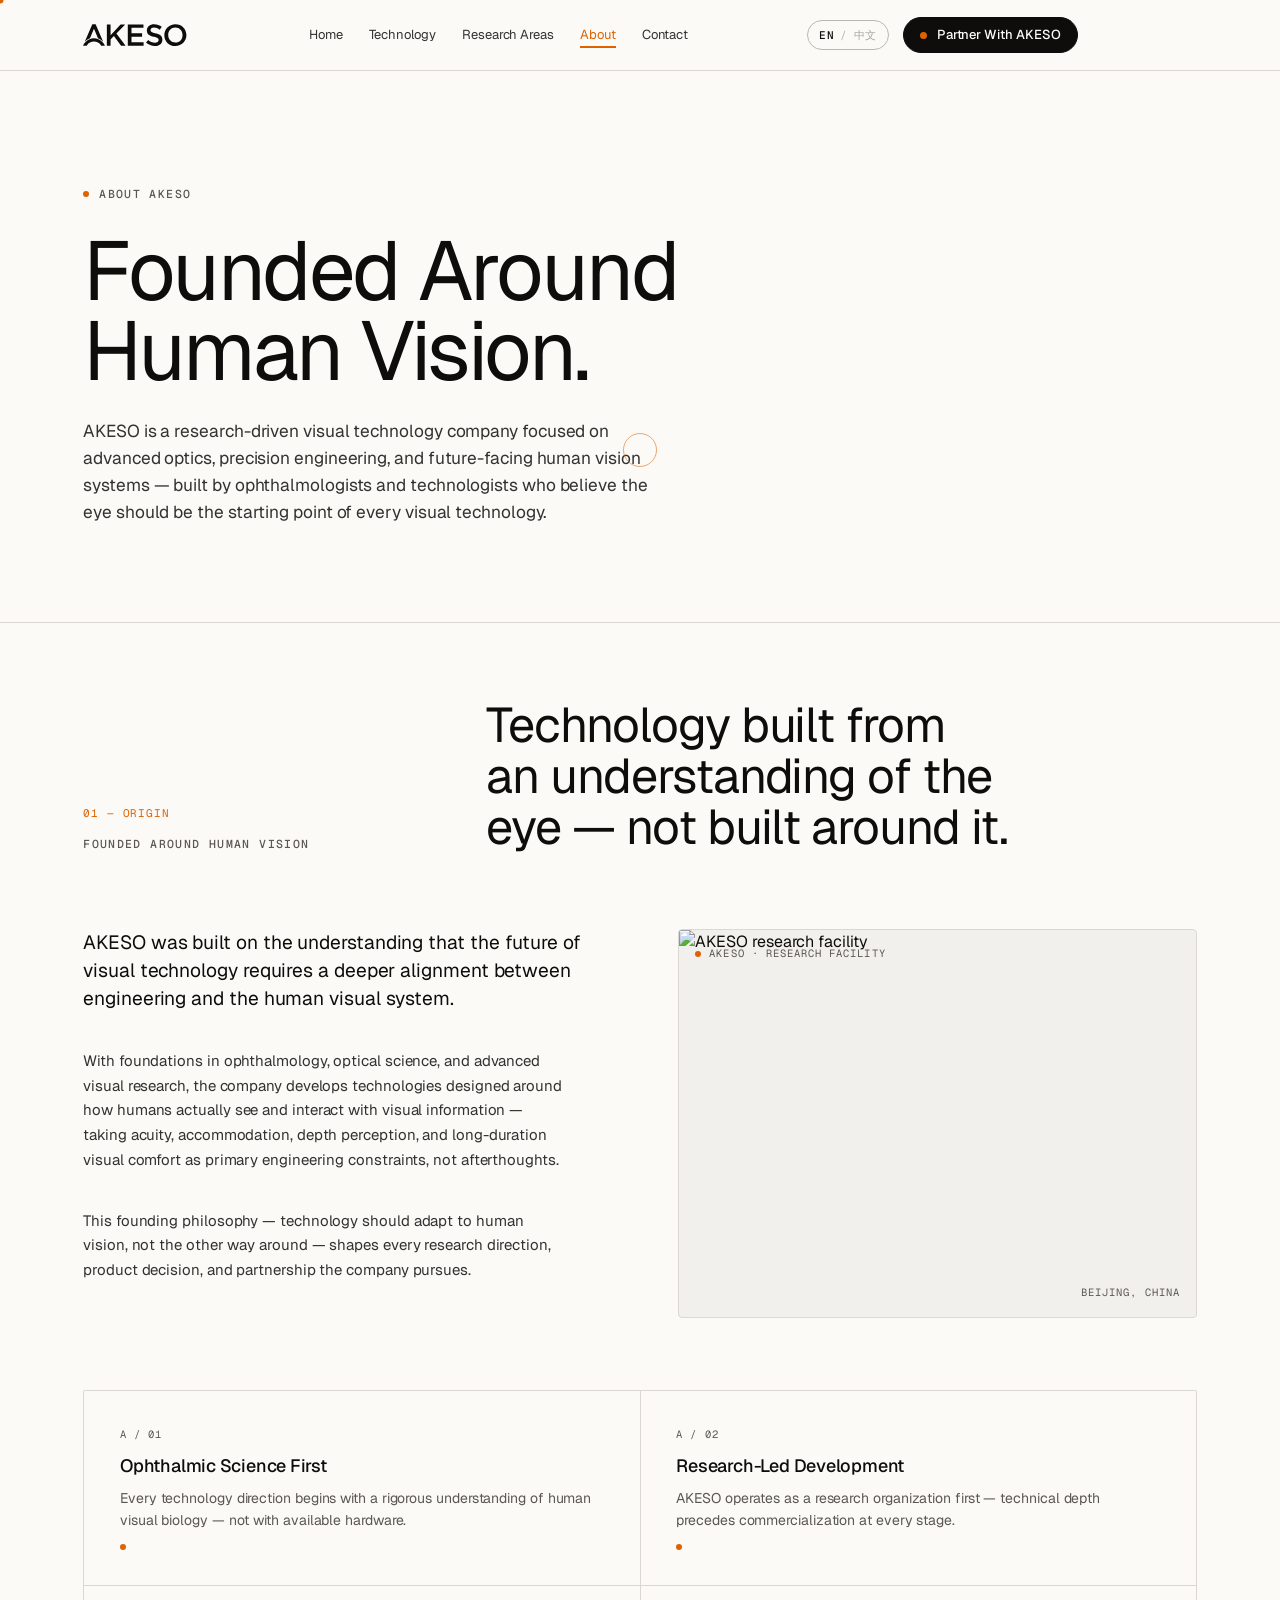
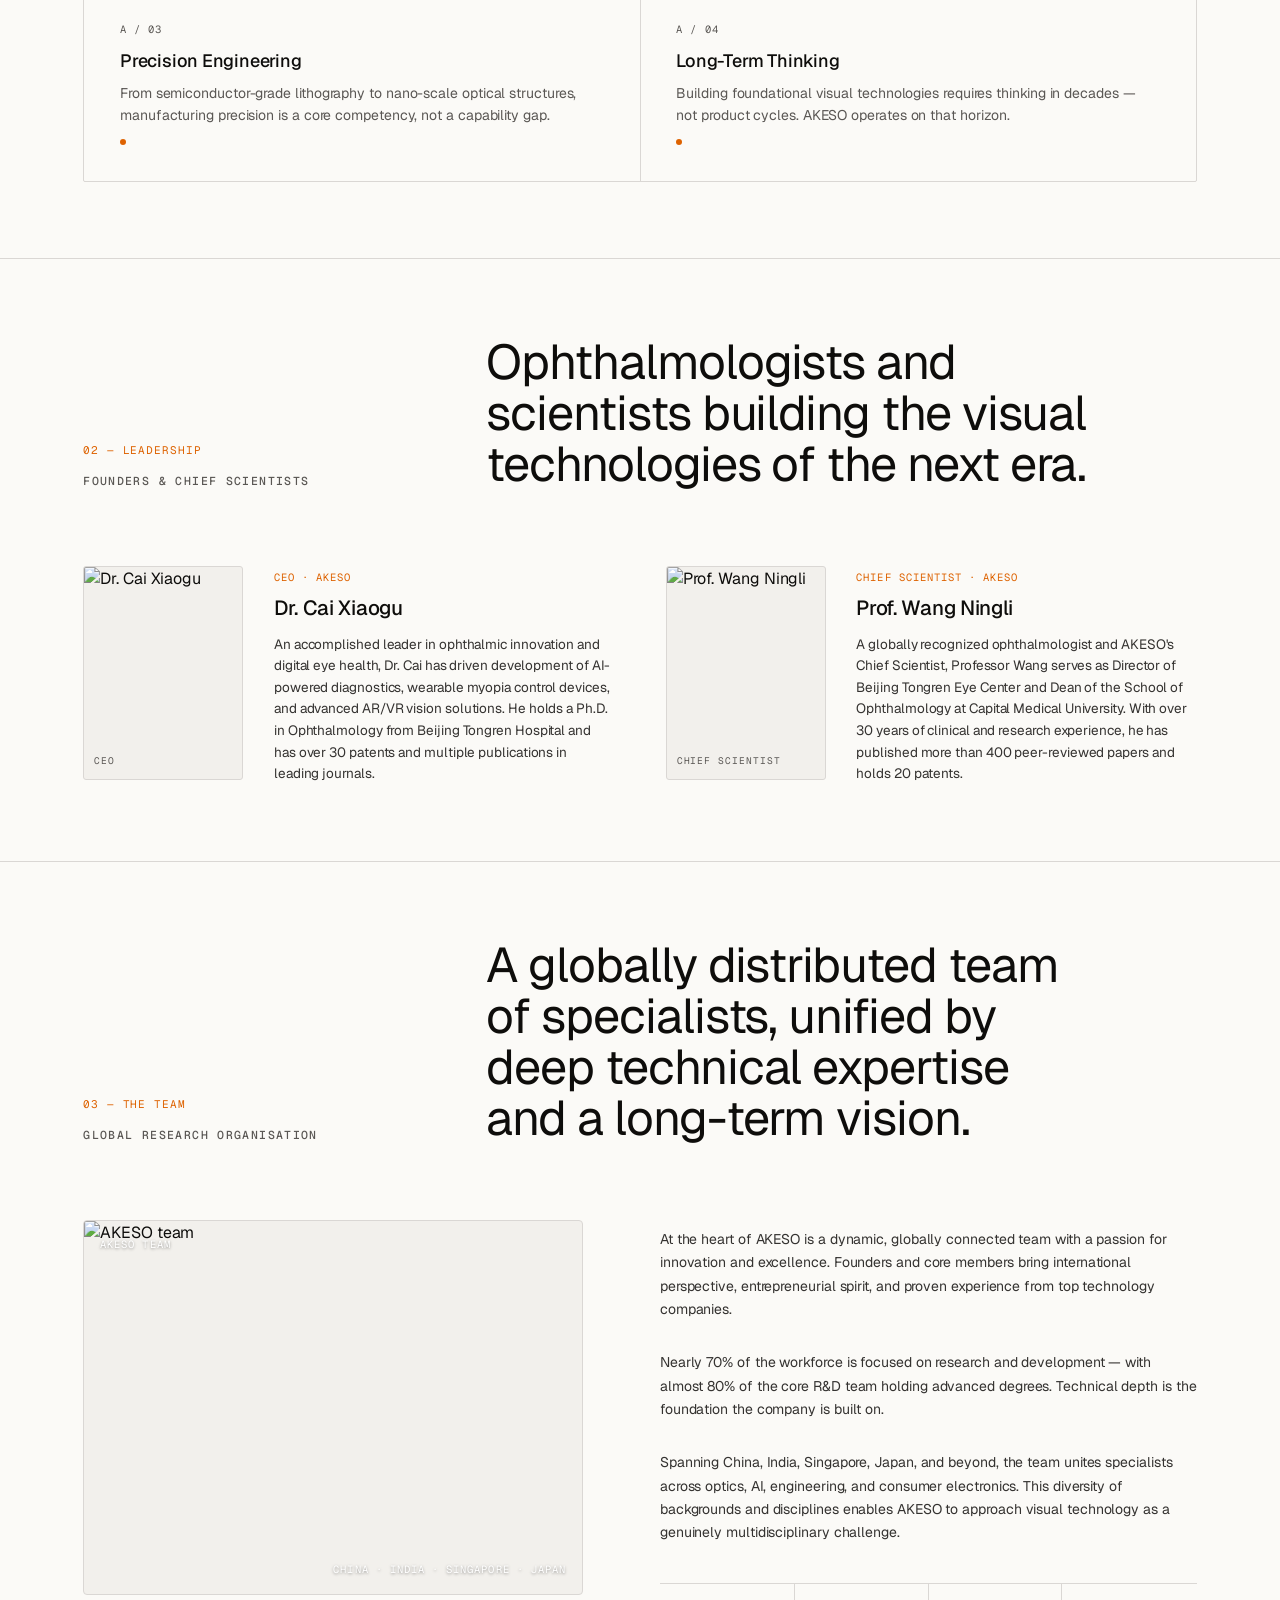
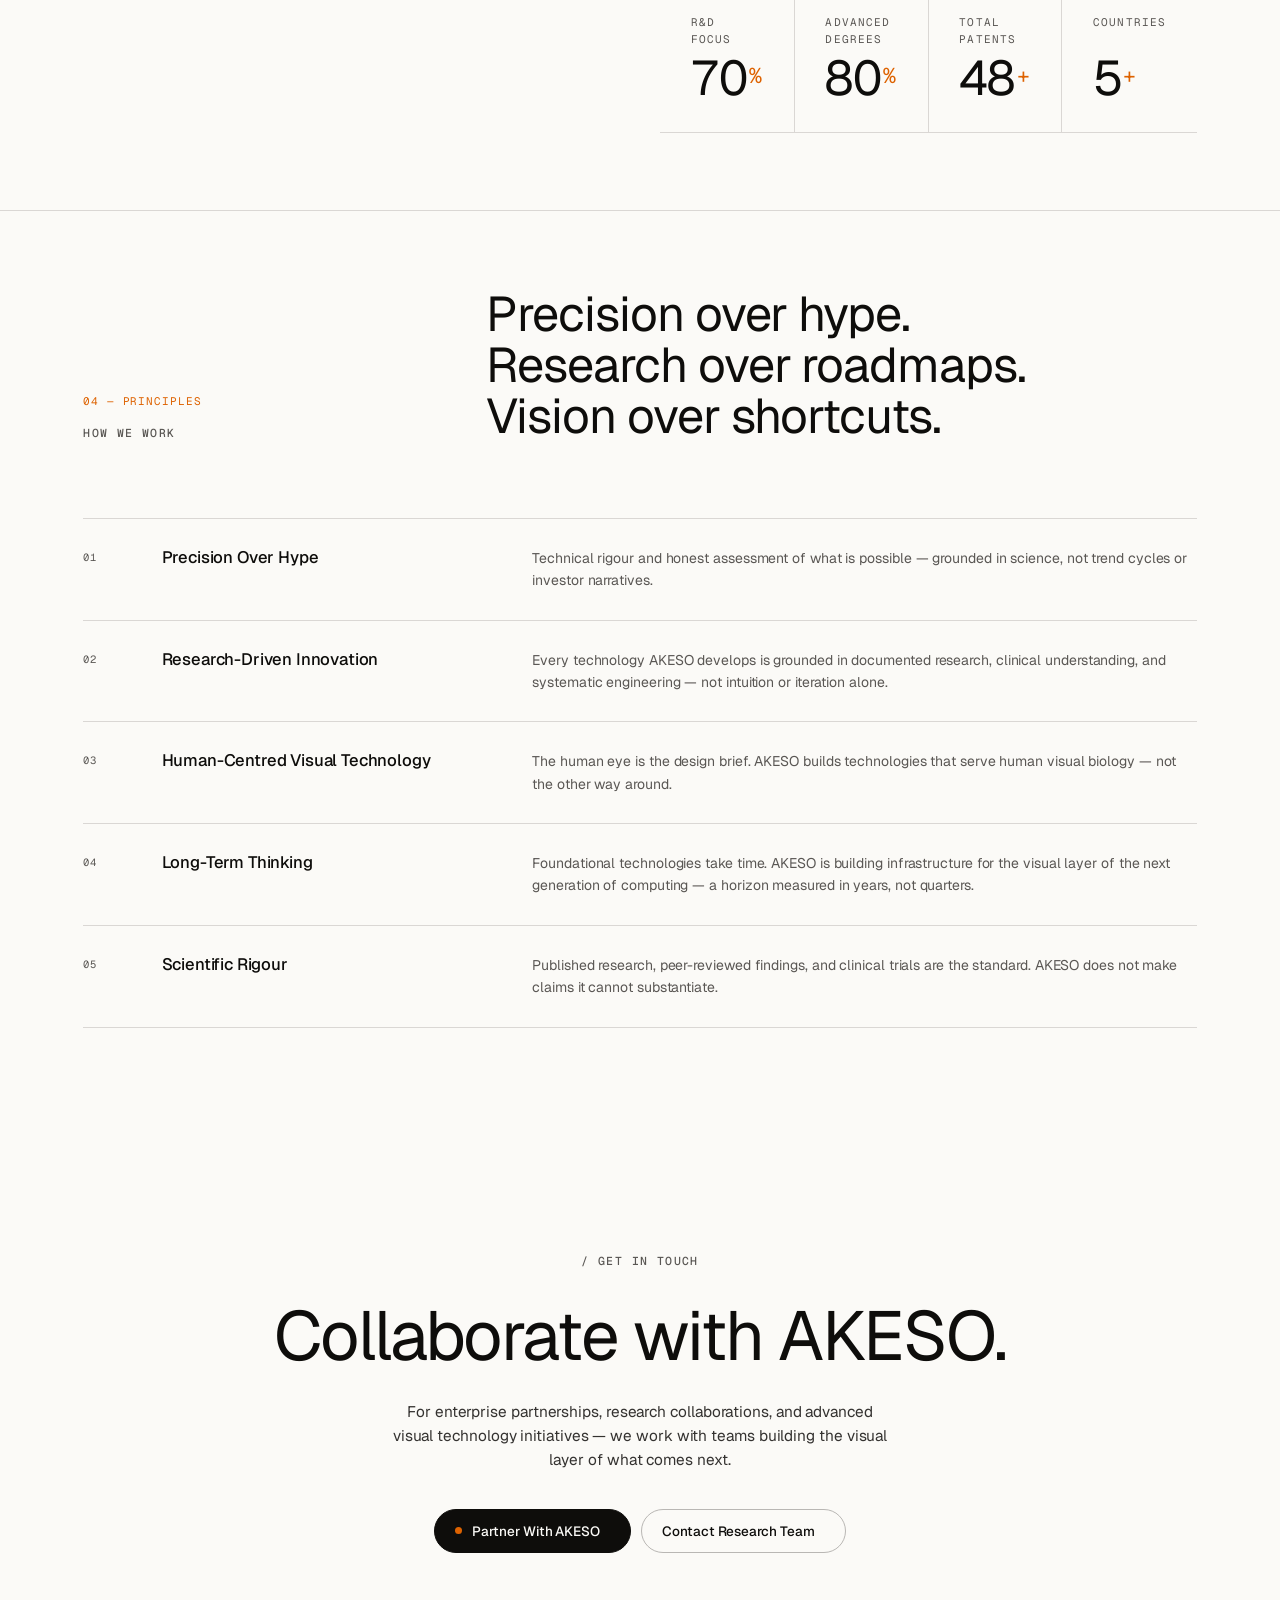
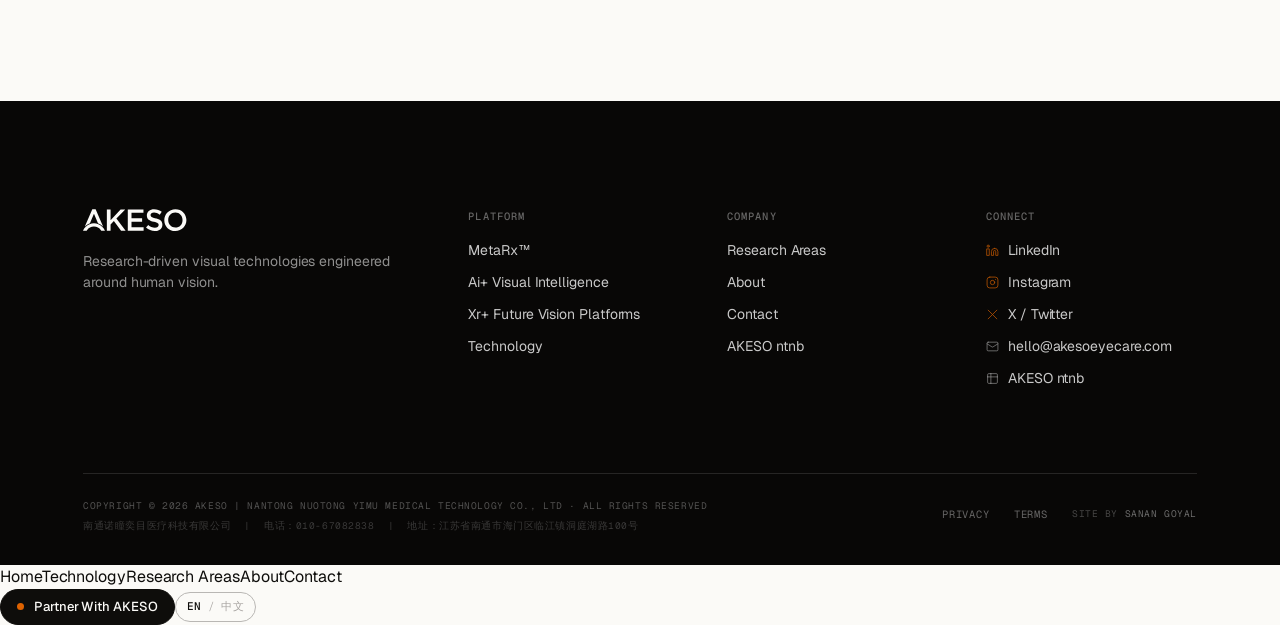
==== commit f17cf1c7: "Update about.html" ====
--- a/akeso_build/about.html
+++ b/akeso_build/about.html
@@ -23,6 +23,7 @@
 <link rel="preconnect" href="https://fonts.gstatic.com" crossorigin />
 <link href="https://fonts.googleapis.com/css2?family=Geist+Mono:wght@400;500&family=Geist:wght@300;400;500;600&family=Noto+Sans+SC:wght@300;400;500;600&display=swap" rel="stylesheet" />
 <link rel="stylesheet" href="styles.css" />
+<link rel="stylesheet" href="responsive.css" />
 <script src="https://unpkg.com/lucide@latest/dist/umd/lucide.min.js"></script>
 <style>
 .page-hero {
@@ -511,7 +512,7 @@
       <p data-i18n="foot.tagline">Research-driven visual technologies engineered around human vision.</p>
     </div>
     <div class="foot-col"><h5 data-i18n="foot.col1">Platform</h5><ul>
-      <li><a href="technology.html#metarx" data-i18n="foot.l_metarx">MetaRx™</a></li>
+      <li><a href="metarx.html" data-i18n="foot.l_metarx">MetaRx™</a></li>
       <li><a href="technology.html#visual-intelligence" data-i18n="foot.l_vi">Ai+ Visual Intelligence</a></li>
       <li><a href="technology.html#future-vision" data-i18n="foot.l_fvp">Xr+ Future Vision Platforms</a></li>
       <li><a href="technology.html" data-i18n="foot.l_tech">Technology</a></li>
--- a/akeso_build/styles.css
+++ b/akeso_build/styles.css
@@ -44,6 +44,7 @@
 main { padding-top:60px; }
 /* On homepage, hero-dark is inside main — override main padding */
 main:has(.hero-dark) { padding-top:0; }
+main:has(.mrx-hero) { padding-top:0; }
 
 /* ── KEYFRAMES ── */
 @keyframes pulse { 0%,100%{opacity:1} 50%{opacity:0.3} }
@@ -149,7 +150,7 @@
 #hero-reticle svg { width:100%; height:100%; }
 
 /* ── IMAGE STRIP ── */
-.img-strip { display:grid; grid-template-columns:1.2fr 0.8fr 1fr; gap:2px; height:clamp(200px,26vw,360px); border-top:1px solid var(--rule); }
+.img-strip { display:grid; grid-template-columns:1fr 1fr 1fr; gap:2px; height:clamp(200px,26vw,360px); border-top:1px solid var(--rule); }
 .img-strip-item { position:relative; overflow:hidden; background:var(--surface-2); }
 .img-strip-item img { width:100%; height:100%; object-fit:cover; display:block; transition:transform 0.7s cubic-bezier(0.22,1,0.36,1); }
 .img-strip-item:hover img { transform:scale(1.05); }
@@ -218,7 +219,7 @@
 /* ── FUTURE SECTION ── */
 .future { background:var(--black); color:var(--surface); padding:clamp(96px,13vw,168px) var(--pad-x); position:relative; overflow:hidden; }
 .future .future-visual { position:absolute; inset:0; z-index:1; opacity:0.55; pointer-events:none; }
-.future-parallax-bg { position:absolute; right:0; top:-20%; width:46%; height:140%; object-fit:cover; opacity:0.1; will-change:transform; }
+.future-parallax-bg { position:absolute; left:0; right:auto; top:-20%; width:50%; height:140%; object-fit:cover; object-position:right center; opacity:0.12; will-change:transform; }
 .future .grid { display:grid; grid-template-columns:1fr 1fr; gap:clamp(40px,6vw,88px); position:relative; z-index:2; }
 .future .section-index { color:rgba(255,255,255,0.4) !important; }
 .future h2 { font-size:clamp(30px,4.8vw,66px); line-height:1.0; letter-spacing:-0.025em; font-weight:400; margin:0; color:var(--surface); }
@@ -509,7 +510,7 @@
 /* Reticle — positioned right side */
 #hero-reticle {
   position: absolute;
-  right: 8%;
+  right: 18%;
   top: 50%;
   transform: translateY(-50%);
   width: clamp(200px, 28vw, 380px);
